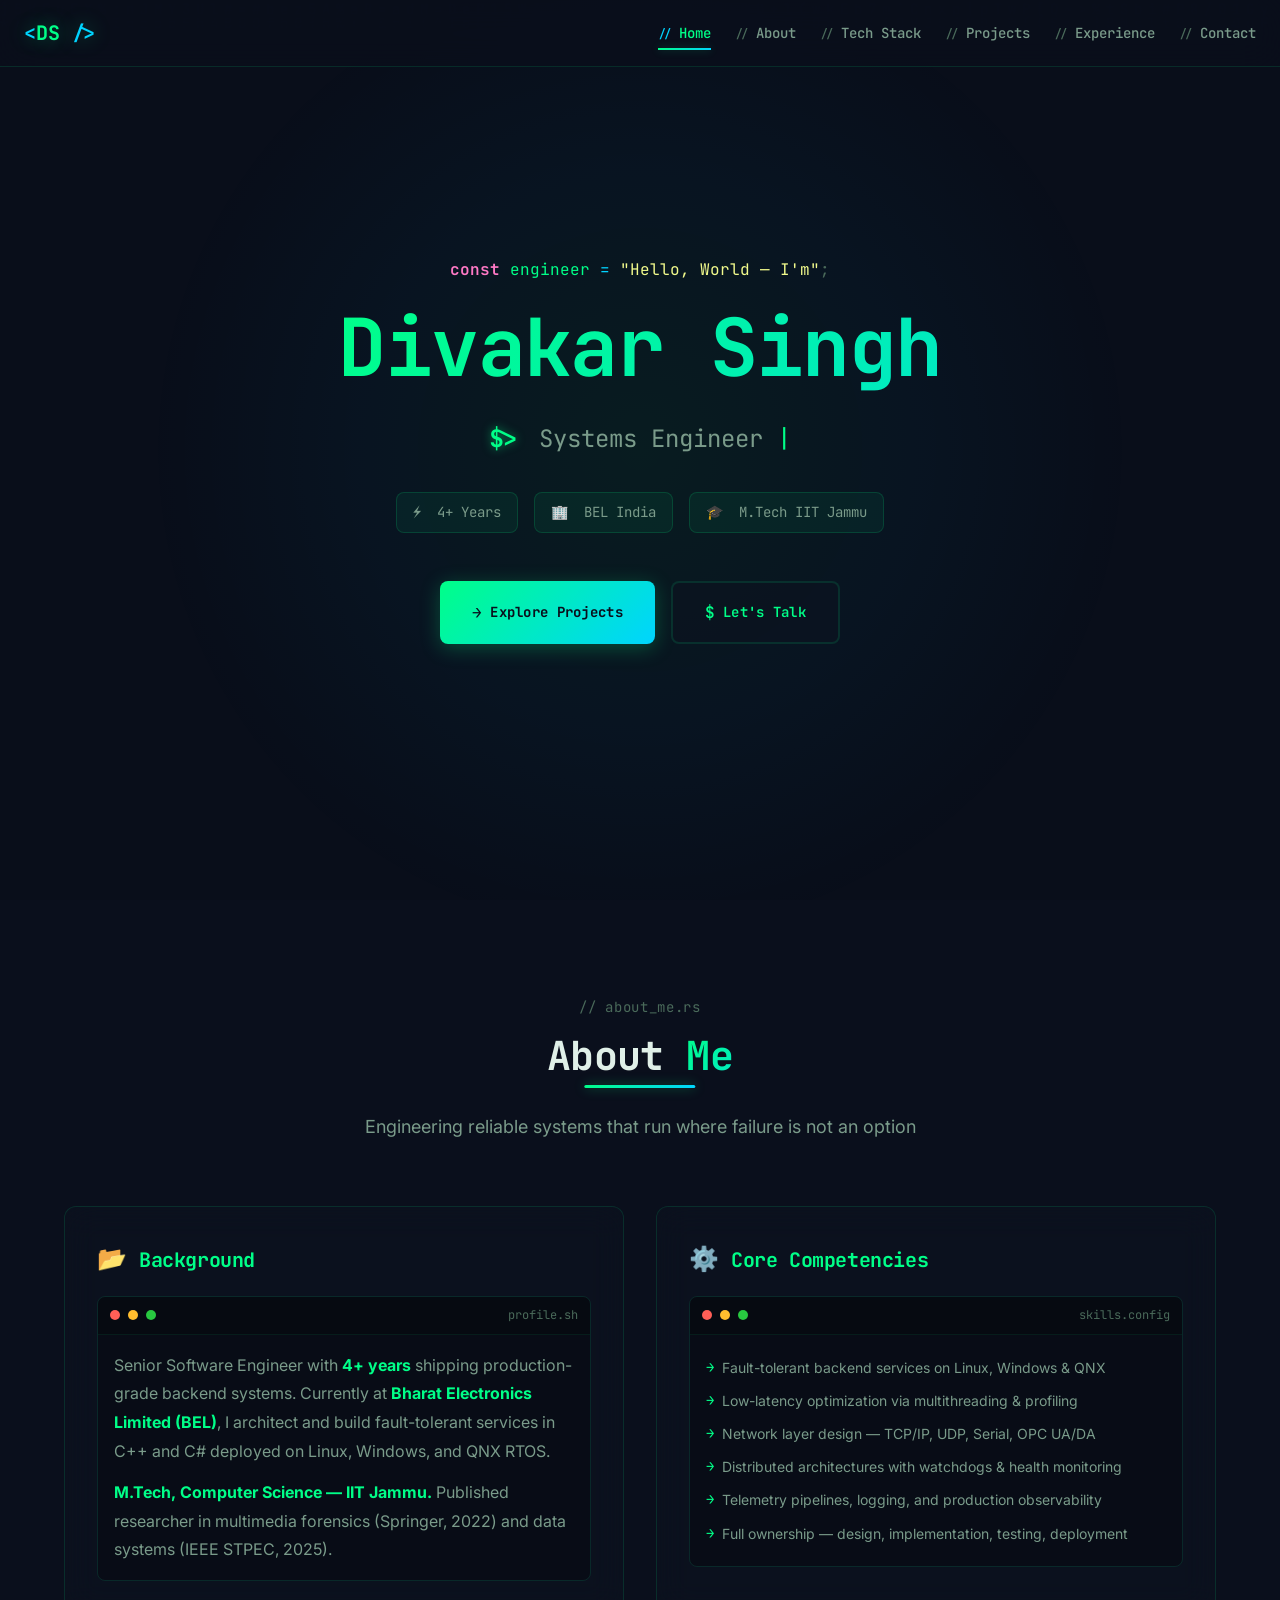
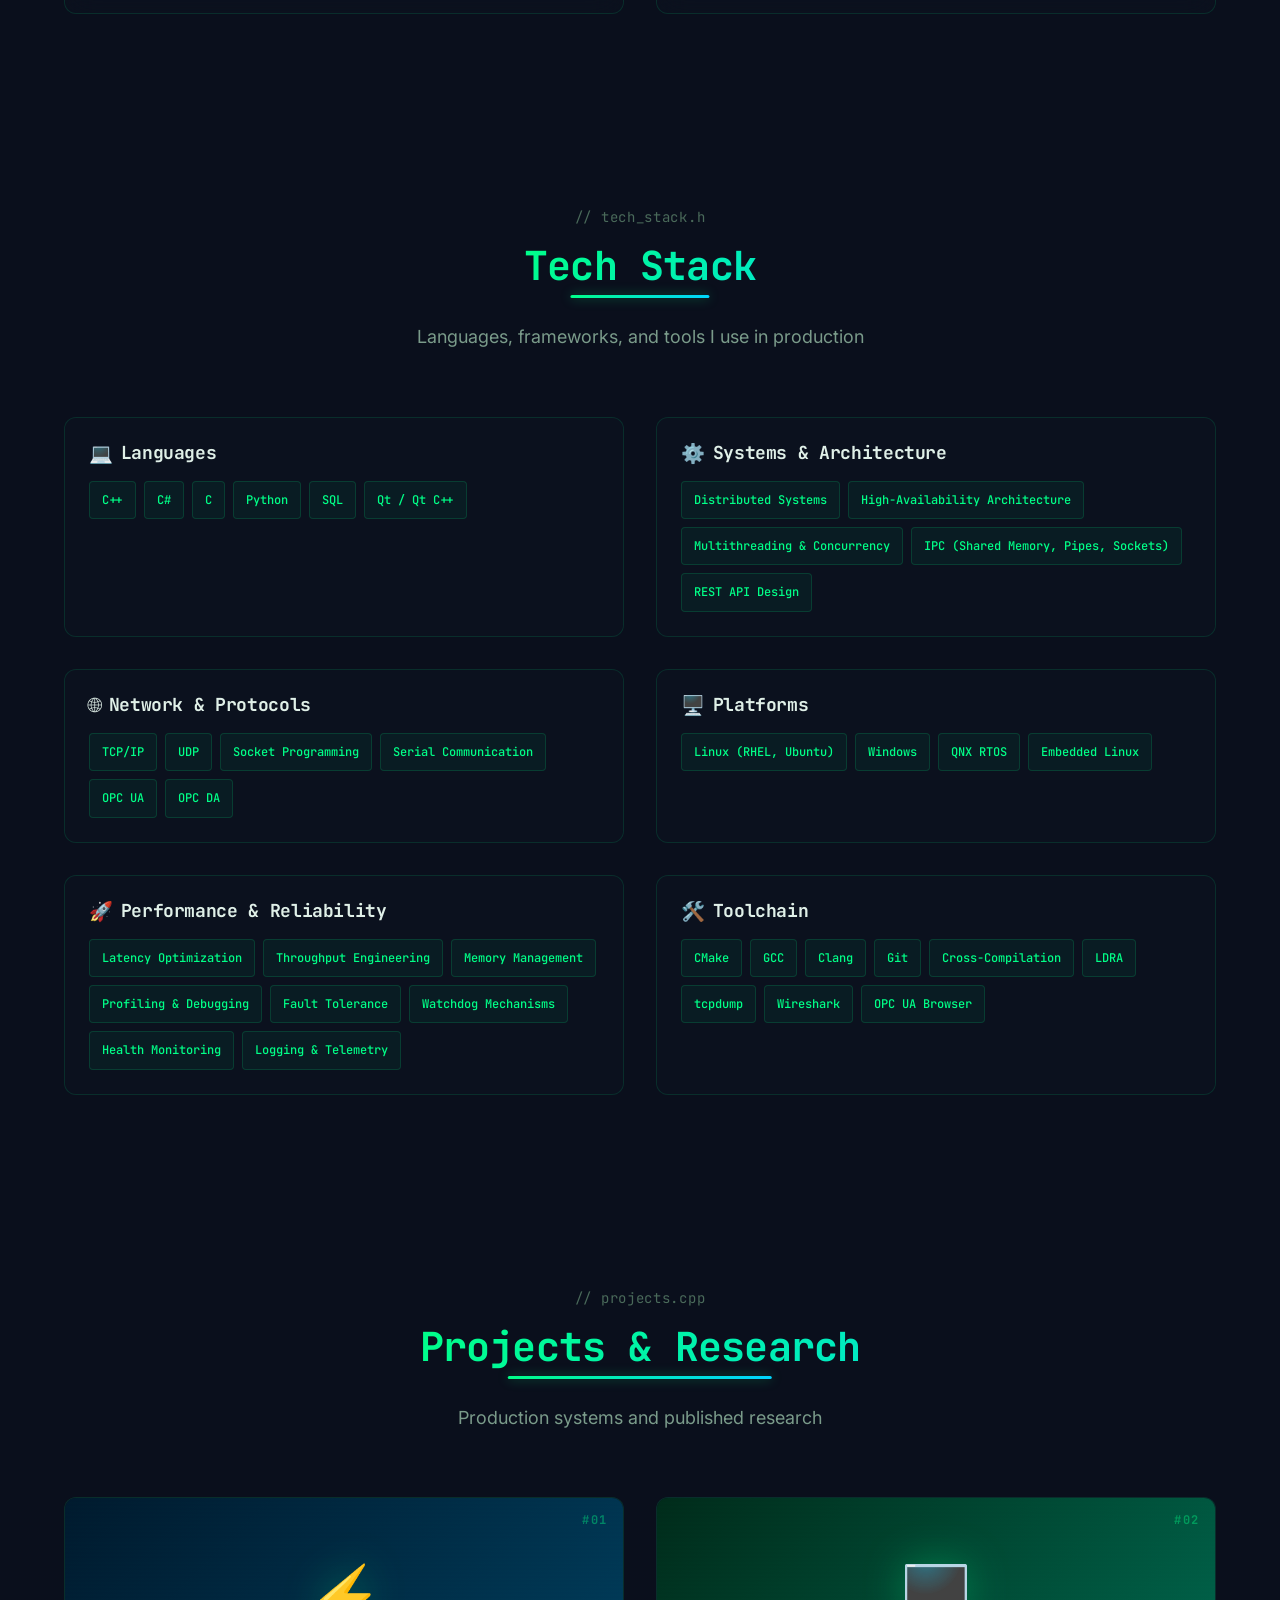
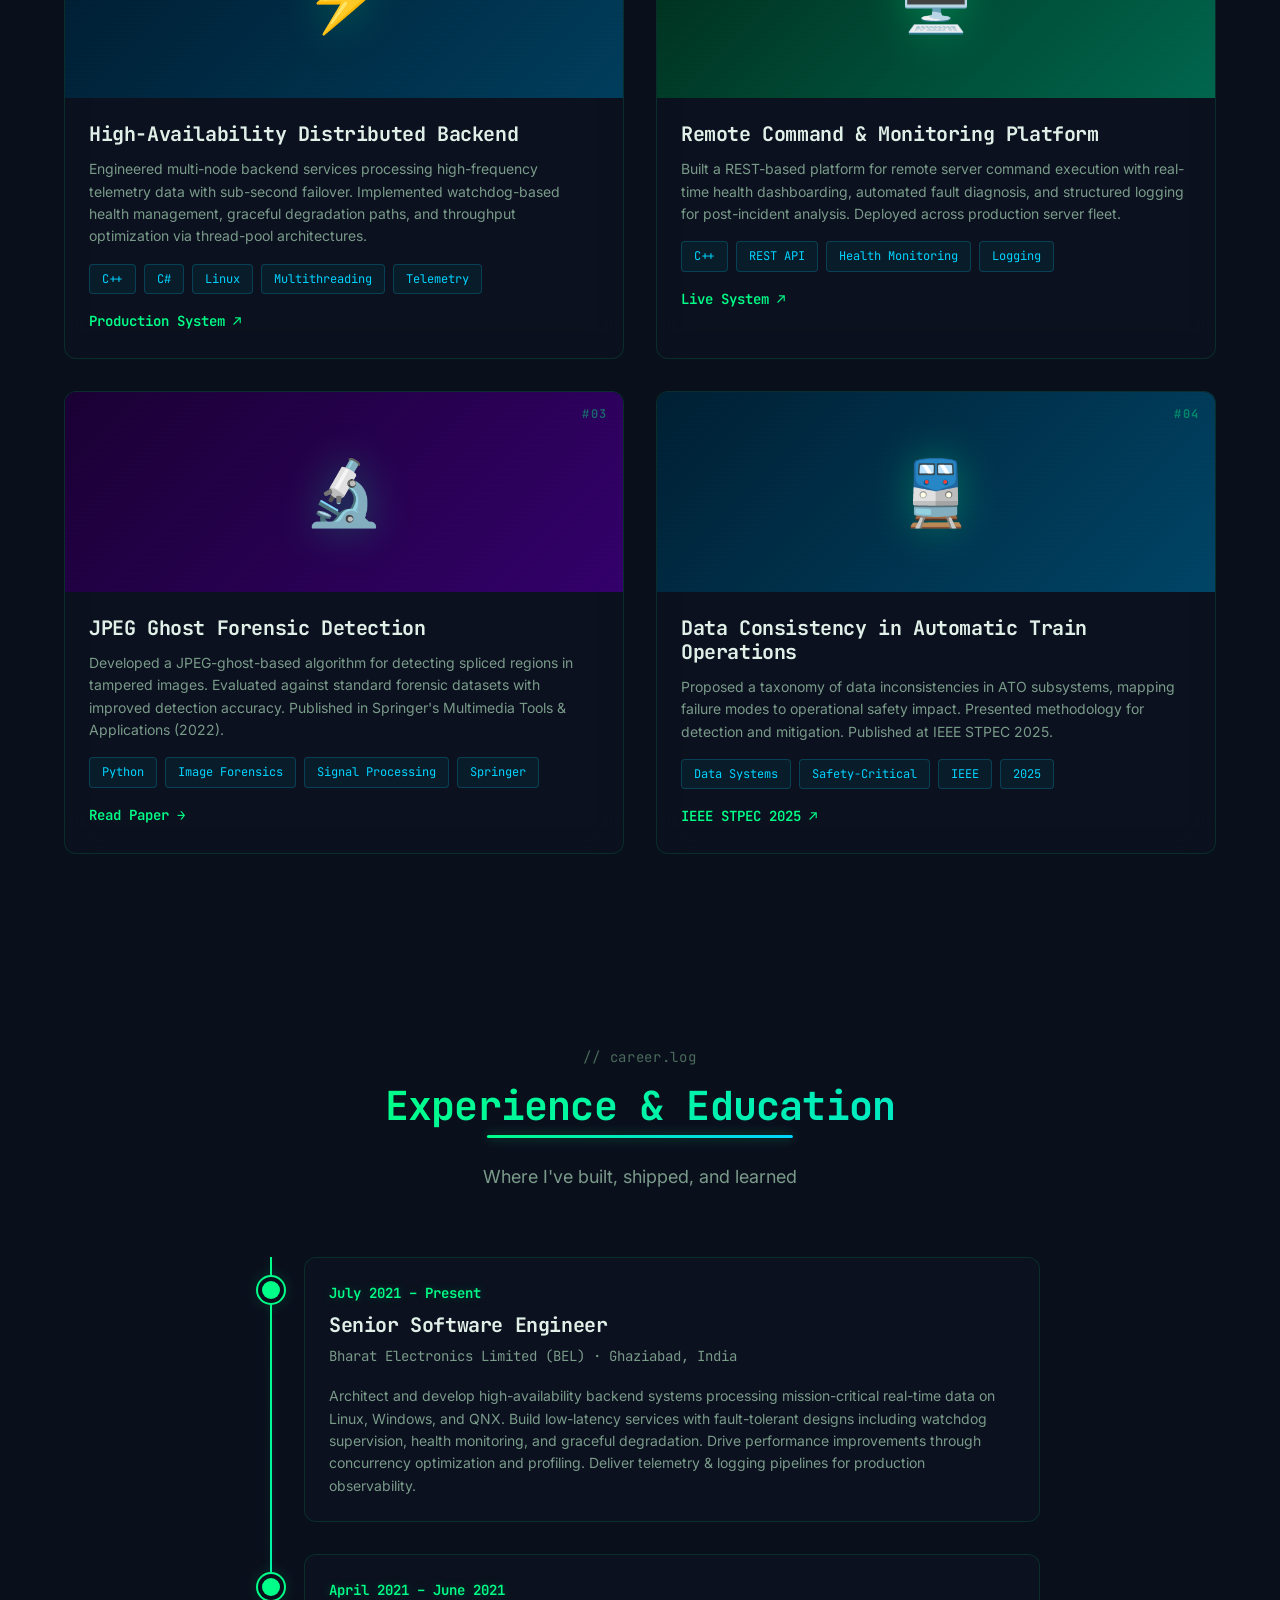
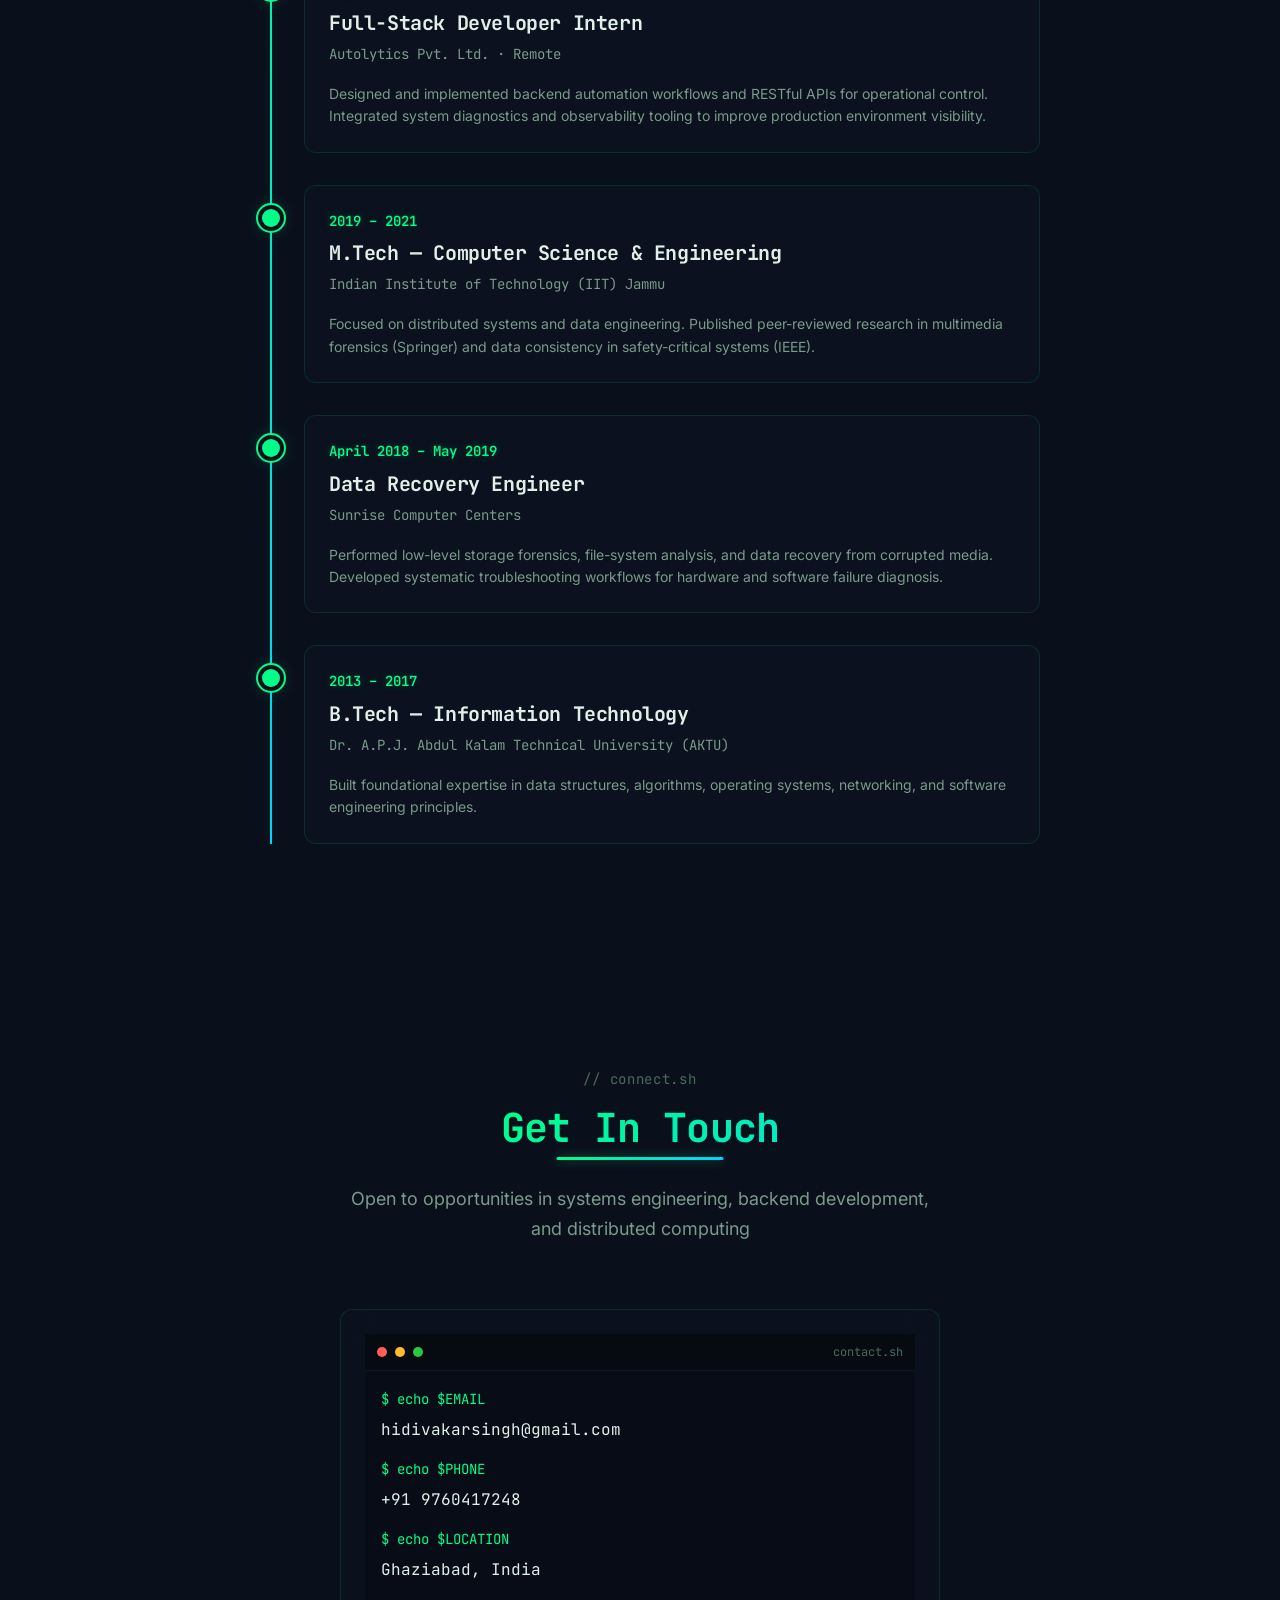
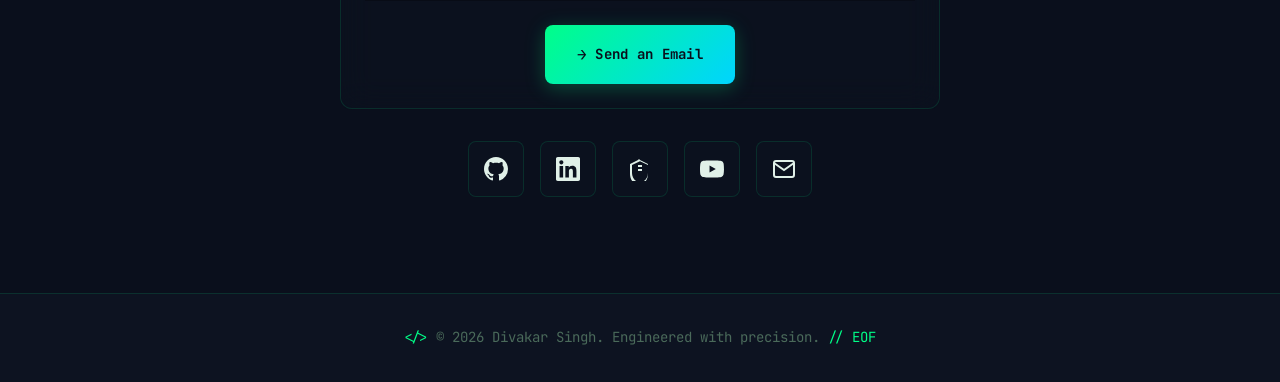
==== index.html @ 4f61e30b "Updated feature / fixed bug / added changes" ====
<!DOCTYPE html>
<html lang="en">

<head>
    <meta charset="UTF-8">
    <meta name="viewport" content="width=device-width, initial-scale=1.0">
    <meta name="description"
        content="Divakar Singh - Senior Software Engineer specializing in backend and systems development with 4+ years of experience in high-availability, low-latency distributed systems">
    <title>Divakar Singh - Senior Software Engineer</title>

    <!-- Google Fonts -->
    <link rel="preconnect" href="https://fonts.googleapis.com">
    <link rel="preconnect" href="https://fonts.gstatic.com" crossorigin>
    <link
        href="https://fonts.googleapis.com/css2?family=Inter:wght@400;500;600;700;800&family=JetBrains+Mono:wght@400;500;600;700&family=Fira+Code:wght@400;500;600&display=swap"
        rel="stylesheet">

    <!-- Stylesheet -->
    <link rel="stylesheet" href="styles.css">
</head>

<body>
    <!-- Matrix Code Rain Canvas -->
    <canvas id="matrix-bg" aria-hidden="true"></canvas>

    <!-- Navigation -->
    <nav class="nav" id="navbar">
        <div class="nav-container">
            <a href="#" class="nav-logo" aria-label="Home">
                <span class="logo-bracket">&lt;</span>DS<span class="logo-bracket"> /&gt;</span>
            </a>

            <!-- Hamburger Menu Button -->
            <button class="nav-toggle" id="navToggle" aria-label="Toggle navigation menu" aria-expanded="false">
                <span class="hamburger-line"></span>
                <span class="hamburger-line"></span>
                <span class="hamburger-line"></span>
            </button>

            <ul class="nav-menu" id="navMenu">
                <li><a href="#home" class="nav-link active">
                        <span class="nav-comment">// </span>Home</a></li>
                <li><a href="#about" class="nav-link">
                        <span class="nav-comment">// </span>About</a></li>
                <li><a href="#skills" class="nav-link">
                        <span class="nav-comment">// </span>Tech Stack</a></li>
                <li><a href="#projects" class="nav-link">
                        <span class="nav-comment">// </span>Projects</a></li>
                <li><a href="#experience" class="nav-link">
                        <span class="nav-comment">// </span>Experience</a></li>
                <li><a href="#contact" class="nav-link">
                        <span class="nav-comment">// </span>Contact</a></li>
            </ul>
        </div>
    </nav>

    <!-- Hero Section -->
    <section id="home" class="hero">
        <div class="container">
            <div class="hero-content">
                <p class="hero-greeting">
                    <span class="code-keyword">const</span> <span class="code-var">engineer</span> <span
                        class="code-operator">=</span> <span class="code-string">"Hello, World — I'm"</span><span
                        class="code-punctuation">;</span>
                </p>
                <h1 class="hero-title">
                    <span class="gradient-text">Divakar Singh</span>
                </h1>
                <p class="hero-subtitle">
                    <span class="terminal-prompt">$&gt;</span>
                    <span id="typing-text"></span><span class="typing-cursor">|</span>
                </p>
                <div class="hero-meta">
                    <span class="meta-tag"><span class="tag-icon">⚡</span> 4+ Years</span>
                    <span class="meta-tag"><span class="tag-icon">🏢</span> BEL India</span>
                    <span class="meta-tag"><span class="tag-icon">🎓</span> M.Tech IIT Jammu</span>
                </div>
                <div class="hero-cta">
                    <a href="#projects" class="btn btn-primary">
                        <span class="btn-icon">→</span> Explore Projects
                    </a>
                    <a href="#contact" class="btn btn-secondary">
                        <span class="btn-icon">$</span> Let's Talk
                    </a>
                </div>
            </div>
        </div>
    </section>

    <!-- About Section -->
    <section id="about" class="section">
        <div class="container">
            <div class="section-header">
                <p class="section-comment">// about_me.rs</p>
                <h2 class="section-title">About <span class="gradient-text">Me</span></h2>
                <p class="section-subtitle">Engineering reliable systems that run where failure is not an option</p>
            </div>

            <div class="grid grid-2">
                <div class="card glass-card slide-in-left">
                    <div class="card-header">
                        <span class="card-icon">📂</span>
                        <h3>Background</h3>
                    </div>
                    <div class="card-terminal">
                        <div class="terminal-bar">
                            <span class="terminal-dot red"></span>
                            <span class="terminal-dot yellow"></span>
                            <span class="terminal-dot green"></span>
                            <span class="terminal-title">profile.sh</span>
                        </div>
                        <div class="terminal-body">
                            <p>
                                Senior Software Engineer with <strong>4+ years</strong>
                                shipping production-grade backend systems. Currently at
                                <strong>Bharat Electronics Limited (BEL)</strong>,
                                I architect and build fault-tolerant services in C++ and C# deployed on Linux, Windows,
                                and QNX RTOS.
                            </p>
                            <p>
                                <strong>M.Tech, Computer Science — IIT Jammu.</strong>
                                Published researcher in multimedia forensics (Springer, 2022) and data systems (IEEE
                                STPEC, 2025).
                            </p>
                        </div>
                    </div>
                </div>

                <div class="card glass-card slide-in-right">
                    <div class="card-header">
                        <span class="card-icon">⚙️</span>
                        <h3>Core Competencies</h3>
                    </div>
                    <div class="card-terminal">
                        <div class="terminal-bar">
                            <span class="terminal-dot red"></span>
                            <span class="terminal-dot yellow"></span>
                            <span class="terminal-dot green"></span>
                            <span class="terminal-title">skills.config</span>
                        </div>
                        <div class="terminal-body">
                            <ul class="competency-list">
                                <li><span class="list-arrow">→</span> Fault-tolerant backend services on Linux, Windows
                                    & QNX</li>
                                <li><span class="list-arrow">→</span> Low-latency optimization via multithreading &
                                    profiling</li>
                                <li><span class="list-arrow">→</span> Network layer design — TCP/IP, UDP, Serial, OPC
                                    UA/DA</li>
                                <li><span class="list-arrow">→</span> Distributed architectures with watchdogs & health
                                    monitoring</li>
                                <li><span class="list-arrow">→</span> Telemetry pipelines, logging, and production
                                    observability</li>
                                <li><span class="list-arrow">→</span> Full ownership — design, implementation, testing,
                                    deployment</li>
                            </ul>
                        </div>
                    </div>
                </div>
            </div>
        </div>
    </section>

    <!-- Skills Section -->
    <section id="skills" class="section">
        <div class="container">
            <div class="section-header">
                <p class="section-comment">// tech_stack.h</p>
                <h2 class="section-title gradient-text">Tech Stack</h2>
                <p class="section-subtitle">Languages, frameworks, and tools I use in production</p>
            </div>

            <div class="skills-grid">
                <div class="skill-category">
                    <h3 class="skill-category-title"><span class="category-icon">💻</span> Languages</h3>
                    <div class="skill-tags">
                        <code class="skill-tag">C++</code>
                        <code class="skill-tag">C#</code>
                        <code class="skill-tag">C</code>
                        <code class="skill-tag">Python</code>
                        <code class="skill-tag">SQL</code>
                        <code class="skill-tag">Qt / Qt C++</code>
                    </div>
                </div>

                <div class="skill-category">
                    <h3 class="skill-category-title"><span class="category-icon">⚙️</span> Systems & Architecture</h3>
                    <div class="skill-tags">
                        <code class="skill-tag">Distributed Systems</code>
                        <code class="skill-tag">High-Availability Architecture</code>
                        <code class="skill-tag">Multithreading & Concurrency</code>
                        <code class="skill-tag">IPC (Shared Memory, Pipes, Sockets)</code>
                        <code class="skill-tag">REST API Design</code>
                    </div>
                </div>

                <div class="skill-category">
                    <h3 class="skill-category-title"><span class="category-icon">🌐</span> Network & Protocols</h3>
                    <div class="skill-tags">
                        <code class="skill-tag">TCP/IP</code>
                        <code class="skill-tag">UDP</code>
                        <code class="skill-tag">Socket Programming</code>
                        <code class="skill-tag">Serial Communication</code>
                        <code class="skill-tag">OPC UA</code>
                        <code class="skill-tag">OPC DA</code>
                    </div>
                </div>

                <div class="skill-category">
                    <h3 class="skill-category-title"><span class="category-icon">🖥️</span> Platforms</h3>
                    <div class="skill-tags">
                        <code class="skill-tag">Linux (RHEL, Ubuntu)</code>
                        <code class="skill-tag">Windows</code>
                        <code class="skill-tag">QNX RTOS</code>
                        <code class="skill-tag">Embedded Linux</code>
                    </div>
                </div>

                <div class="skill-category">
                    <h3 class="skill-category-title"><span class="category-icon">🚀</span> Performance & Reliability
                    </h3>
                    <div class="skill-tags">
                        <code class="skill-tag">Latency Optimization</code>
                        <code class="skill-tag">Throughput Engineering</code>
                        <code class="skill-tag">Memory Management</code>
                        <code class="skill-tag">Profiling & Debugging</code>
                        <code class="skill-tag">Fault Tolerance</code>
                        <code class="skill-tag">Watchdog Mechanisms</code>
                        <code class="skill-tag">Health Monitoring</code>
                        <code class="skill-tag">Logging & Telemetry</code>
                    </div>
                </div>

                <div class="skill-category">
                    <h3 class="skill-category-title"><span class="category-icon">🛠️</span> Toolchain</h3>
                    <div class="skill-tags">
                        <code class="skill-tag">CMake</code>
                        <code class="skill-tag">GCC</code>
                        <code class="skill-tag">Clang</code>
                        <code class="skill-tag">Git</code>
                        <code class="skill-tag">Cross-Compilation</code>
                        <code class="skill-tag">LDRA</code>
                        <code class="skill-tag">tcpdump</code>
                        <code class="skill-tag">Wireshark</code>
                        <code class="skill-tag">OPC UA Browser</code>
                    </div>
                </div>
            </div>
        </div>
    </section>

    <!-- Projects Section -->
    <section id="projects" class="section">
        <div class="container">
            <div class="section-header">
                <p class="section-comment">// projects.cpp</p>
                <h2 class="section-title gradient-text">Projects & Research</h2>
                <p class="section-subtitle">Production systems and published research</p>
            </div>

            <div class="grid grid-2">
                <div class="project-card glass-card">
                    <div class="project-image">
                        <span class="project-icon">⚡</span>
                        <div class="project-number">#01</div>
                    </div>
                    <div class="project-content">
                        <h3 class="project-title">High-Availability Distributed Backend</h3>
                        <p class="project-description">
                            Engineered multi-node backend services processing high-frequency telemetry data with
                            sub-second failover. Implemented watchdog-based health management, graceful degradation
                            paths, and throughput optimization via thread-pool architectures.
                        </p>
                        <div class="project-tech">
                            <code class="tech-tag">C++</code>
                            <code class="tech-tag">C#</code>
                            <code class="tech-tag">Linux</code>
                            <code class="tech-tag">Multithreading</code>
                            <code class="tech-tag">Telemetry</code>
                        </div>
                        <div class="project-links">
                            <a href="#" class="project-link">Production System ↗</a>
                        </div>
                    </div>
                </div>

                <div class="project-card glass-card">
                    <div class="project-image">
                        <span class="project-icon">🖥️</span>
                        <div class="project-number">#02</div>
                    </div>
                    <div class="project-content">
                        <h3 class="project-title">Remote Command & Monitoring Platform</h3>
                        <p class="project-description">
                            Built a REST-based platform for remote server command execution with real-time health
                            dashboarding, automated fault diagnosis, and structured logging for post-incident analysis.
                            Deployed across production server fleet.
                        </p>
                        <div class="project-tech">
                            <code class="tech-tag">C++</code>
                            <code class="tech-tag">REST API</code>
                            <code class="tech-tag">Health Monitoring</code>
                            <code class="tech-tag">Logging</code>
                        </div>
                        <div class="project-links">
                            <a href="#" class="project-link">Live System ↗</a>
                        </div>
                    </div>
                </div>

                <div class="project-card glass-card">
                    <div class="project-image">
                        <span class="project-icon">🔬</span>
                        <div class="project-number">#03</div>
                    </div>
                    <div class="project-content">
                        <h3 class="project-title">JPEG Ghost Forensic Detection</h3>
                        <p class="project-description">
                            Developed a JPEG-ghost-based algorithm for detecting spliced regions in tampered images.
                            Evaluated against standard forensic datasets with improved detection accuracy.
                            Published in Springer's Multimedia Tools & Applications (2022).
                        </p>
                        <div class="project-tech">
                            <code class="tech-tag">Python</code>
                            <code class="tech-tag">Image Forensics</code>
                            <code class="tech-tag">Signal Processing</code>
                            <code class="tech-tag">Springer</code>
                        </div>
                        <div class="project-links">
                            <a href="https://link.springer.com/article/10.1007/s11042-022-12627-8" class="project-link"
                                target="_blank">Read Paper →</a>
                        </div>
                    </div>
                </div>

                <div class="project-card glass-card">
                    <div class="project-image">
                        <span class="project-icon">🚆</span>
                        <div class="project-number">#04</div>
                    </div>
                    <div class="project-content">
                        <h3 class="project-title">Data Consistency in Automatic Train Operations</h3>
                        <p class="project-description">
                            Proposed a taxonomy of data inconsistencies in ATO subsystems, mapping failure modes to
                            operational safety impact. Presented methodology for detection and mitigation.
                            Published at IEEE STPEC 2025.
                        </p>
                        <div class="project-tech">
                            <code class="tech-tag">Data Systems</code>
                            <code class="tech-tag">Safety-Critical</code>
                            <code class="tech-tag">IEEE</code>
                            <code class="tech-tag">2025</code>
                        </div>
                        <div class="project-links">
                            <a href="#" class="project-link">IEEE STPEC 2025 ↗</a>
                        </div>
                    </div>
                </div>
            </div>
        </div>
    </section>

    <!-- Experience Section -->
    <section id="experience" class="section">
        <div class="container">
            <div class="section-header">
                <p class="section-comment">// career.log</p>
                <h2 class="section-title gradient-text">Experience & Education</h2>
                <p class="section-subtitle">Where I've built, shipped, and learned</p>
            </div>

            <div class="timeline">
                <div class="timeline-item">
                    <div class="timeline-dot"></div>
                    <div class="timeline-content glass-card">
                        <div class="timeline-date">July 2021 – Present</div>
                        <h3 class="timeline-title">Senior Software Engineer</h3>
                        <div class="timeline-company">Bharat Electronics Limited (BEL) · Ghaziabad, India</div>
                        <p class="timeline-description">
                            Architect and develop high-availability backend systems processing mission-critical
                            real-time
                            data on Linux, Windows, and QNX. Build low-latency services with fault-tolerant designs
                            including watchdog supervision, health monitoring, and graceful degradation. Drive
                            performance
                            improvements through concurrency optimization and profiling. Deliver telemetry & logging
                            pipelines for production observability.
                        </p>
                    </div>
                </div>

                <div class="timeline-item">
                    <div class="timeline-dot"></div>
                    <div class="timeline-content glass-card">
                        <div class="timeline-date">April 2021 – June 2021</div>
                        <h3 class="timeline-title">Full-Stack Developer Intern</h3>
                        <div class="timeline-company">Autolytics Pvt. Ltd. · Remote</div>
                        <p class="timeline-description">
                            Designed and implemented backend automation workflows and RESTful APIs for operational
                            control. Integrated system diagnostics and observability tooling to improve production
                            environment visibility.
                        </p>
                    </div>
                </div>

                <div class="timeline-item">
                    <div class="timeline-dot"></div>
                    <div class="timeline-content glass-card">
                        <div class="timeline-date">2019 – 2021</div>
                        <h3 class="timeline-title">M.Tech — Computer Science & Engineering</h3>
                        <div class="timeline-company">Indian Institute of Technology (IIT) Jammu</div>
                        <p class="timeline-description">
                            Focused on distributed systems and data engineering. Published peer-reviewed research in
                            multimedia forensics (Springer) and data consistency in safety-critical systems (IEEE).
                        </p>
                    </div>
                </div>

                <div class="timeline-item">
                    <div class="timeline-dot"></div>
                    <div class="timeline-content glass-card">
                        <div class="timeline-date">April 2018 – May 2019</div>
                        <h3 class="timeline-title">Data Recovery Engineer</h3>
                        <div class="timeline-company">Sunrise Computer Centers</div>
                        <p class="timeline-description">
                            Performed low-level storage forensics, file-system analysis, and data recovery from
                            corrupted
                            media. Developed systematic troubleshooting workflows for hardware and software failure
                            diagnosis.
                        </p>
                    </div>
                </div>

                <div class="timeline-item">
                    <div class="timeline-dot"></div>
                    <div class="timeline-content glass-card">
                        <div class="timeline-date">2013 – 2017</div>
                        <h3 class="timeline-title">B.Tech — Information Technology</h3>
                        <div class="timeline-company">Dr. A.P.J. Abdul Kalam Technical University (AKTU)</div>
                        <p class="timeline-description">
                            Built foundational expertise in data structures, algorithms, operating systems, networking,
                            and software engineering principles.
                        </p>
                    </div>
                </div>
            </div>
        </div>
    </section>

    <!-- Contact Section -->
    <section id="contact" class="section contact">
        <div class="container">
            <div class="section-header">
                <p class="section-comment">// connect.sh</p>
                <h2 class="section-title gradient-text">Get In Touch</h2>
                <p class="section-subtitle">Open to opportunities in systems engineering, backend development, and
                    distributed computing</p>
            </div>

            <div class="contact-grid">
                <div class="contact-info glass-card">
                    <div class="contact-terminal">
                        <div class="terminal-bar">
                            <span class="terminal-dot red"></span>
                            <span class="terminal-dot yellow"></span>
                            <span class="terminal-dot green"></span>
                            <span class="terminal-title">contact.sh</span>
                        </div>
                        <div class="terminal-body contact-details">
                            <p class="contact-line">
                                <span class="contact-label">$ echo $EMAIL</span>
                                <span class="contact-value">hidivakarsingh@gmail.com</span>
                            </p>
                            <p class="contact-line">
                                <span class="contact-label">$ echo $PHONE</span>
                                <span class="contact-value">+91 9760417248</span>
                            </p>
                            <p class="contact-line">
                                <span class="contact-label">$ echo $LOCATION</span>
                                <span class="contact-value">Ghaziabad, India</span>
                            </p>
                        </div>
                    </div>
                    <a href="mailto:hidivakarsingh@gmail.com" class="btn btn-primary contact-btn">
                        <span class="btn-icon">→</span> Send an Email
                    </a>
                </div>
            </div>

            <div class="social-links">
                <a href="https://github.com/divakarsingh" target="_blank" class="social-link" title="GitHub"
                    aria-label="GitHub Profile">
                    <svg width="24" height="24" viewBox="0 0 24 24" fill="currentColor">
                        <path
                            d="M12 0C5.37 0 0 5.37 0 12c0 5.31 3.435 9.795 8.205 11.385.6.105.825-.255.825-.57 0-.285-.015-1.23-.015-2.235-3.015.555-3.795-.735-4.035-1.41-.135-.345-.72-1.41-1.23-1.695-.42-.225-1.02-.78-.015-.795.945-.015 1.62.87 1.845 1.23 1.08 1.815 2.805 1.305 3.495.99.105-.78.42-1.305.765-1.605-2.67-.3-5.46-1.335-5.46-5.925 0-1.305.465-2.385 1.23-3.225-.12-.3-.54-1.53.12-3.18 0 0 1.005-.315 3.3 1.23.96-.27 1.98-.405 3-.405s2.04.135 3 .405c2.295-1.56 3.3-1.23 3.3-1.23.66 1.65.24 2.88.12 3.18.765.84 1.23 1.905 1.23 3.225 0 4.605-2.805 5.625-5.475 5.925.435.375.81 1.095.81 2.22 0 1.605-.015 2.895-.015 3.3 0 .315.225.69.825.57A12.02 12.02 0 0024 12c0-6.63-5.37-12-12-12z" />
                    </svg>
                </a>
                <a href="https://linkedin.com/in/divakar-singh" target="_blank" class="social-link" title="LinkedIn"
                    aria-label="LinkedIn Profile">
                    <svg width="24" height="24" viewBox="0 0 24 24" fill="currentColor">
                        <path
                            d="M20.447 20.452h-3.554v-5.569c0-1.328-.027-3.037-1.852-3.037-1.853 0-2.136 1.445-2.136 2.939v5.667H9.351V9h3.414v1.561h.046c.477-.9 1.637-1.85 3.37-1.85 3.601 0 4.267 2.37 4.267 5.455v6.286zM5.337 7.433c-1.144 0-2.063-.926-2.063-2.065 0-1.138.92-2.063 2.063-2.063 1.14 0 2.064.925 2.064 2.063 0 1.139-.925 2.065-2.064 2.065zm1.782 13.019H3.555V9h3.564v11.452zM22.225 0H1.771C.792 0 0 .774 0 1.729v20.542C0 23.227.792 24 1.771 24h20.451C23.2 24 24 23.227 24 22.271V1.729C24 .774 23.2 0 22.222 0h.003z" />
                    </svg>
                </a>
                <a href="https://geeksforgeeks.org/user/divakar-singh" target="_blank" class="social-link"
                    title="GeeksforGeeks" aria-label="GeeksforGeeks Profile">
                    <svg width="24" height="24" viewBox="0 0 24 24" fill="currentColor">
                        <path
                            d="M12 2L2 7v10c0 5.55 3.84 10.74 9 12 5.16-1.26 9-6.45 9-12V7l-10-5zm0 2.18l8 3.82v8c0 4.52-3.17 8.77-8 9.82-4.83-1.05-8-5.3-8-9.82V8l8-3.82z" />
                        <path d="M10 12h4v2h-4zm0-4h4v2h-4z" />
                    </svg>
                </a>
                <a href="https://youtube.com/@divakar_academy" target="_blank" class="social-link" title="YouTube"
                    aria-label="YouTube Channel">
                    <svg width="24" height="24" viewBox="0 0 24 24" fill="currentColor">
                        <path
                            d="M23.498 6.186a3.016 3.016 0 0 0-2.122-2.136C19.505 3.545 12 3.545 12 3.545s-7.505 0-9.377.505A3.017 3.017 0 0 0 .502 6.186C0 8.07 0 12 0 12s0 3.93.502 5.814a3.016 3.016 0 0 0 2.122 2.136c1.871.505 9.376.505 9.376.505s7.505 0 9.377-.505a3.015 3.015 0 0 0 2.122-2.136C24 15.93 24 12 24 12s0-3.93-.502-5.814zM9.545 15.568V8.432L15.818 12l-6.273 3.568z" />
                    </svg>
                </a>
                <a href="mailto:hidivakarsingh@gmail.com" class="social-link" title="Email" aria-label="Send Email">
                    <svg width="24" height="24" viewBox="0 0 24 24" fill="none" stroke="currentColor" stroke-width="2">
                        <path d="M4 4h16c1.1 0 2 .9 2 2v12c0 1.1-.9 2-2 2H4c-1.1 0-2-.9-2-2V6c0-1.1.9-2 2-2z" />
                        <polyline points="22,6 12,13 2,6" />
                    </svg>
                </a>
            </div>
        </div>
    </section>

    <!-- Footer -->
    <footer class="footer">
        <div class="container">
            <p class="footer-text">
                <span class="footer-code">&lt;/&gt;</span> © 2026 Divakar Singh. Engineered with precision.
                <span class="footer-code">// EOF</span>
            </p>
        </div>
    </footer>

    <!-- JavaScript -->
    <script src="script.js"></script>
</body>

</html>
---- styles.css ----
/* ===========================
   CS Technical Theme — Design System
   =========================== */
:root {
  /* Color Palette — Matrix / Terminal Inspired */
  --color-bg-primary: #0a0f1c;
  --color-bg-secondary: #0d1321;
  --color-bg-elevated: #131a2b;
  --color-bg-card: rgba(13, 19, 33, 0.7);

  --color-accent-primary: #00ff88;
  --color-accent-secondary: #00d4ff;
  --color-accent-tertiary: #00ffcc;
  --color-accent-warning: #ffaa00;
  --color-accent-error: #ff4444;

  --color-text-primary: #e0f0e8;
  --color-text-secondary: #7a9b8a;
  --color-text-muted: #4a6a5a;

  --gradient-primary: linear-gradient(135deg, #00ff88 0%, #00d4ff 100%);
  --gradient-accent: linear-gradient(135deg, #00ffcc 0%, #00ff88 100%);
  --gradient-subtle: linear-gradient(135deg, #131a2b, #0d1321);
  --gradient-hero: linear-gradient(135deg, rgba(0, 255, 136, 0.05) 0%, rgba(0, 212, 255, 0.05) 100%);
  --gradient-scanline: repeating-linear-gradient(0deg,
      transparent,
      transparent 2px,
      rgba(0, 255, 136, 0.015) 2px,
      rgba(0, 255, 136, 0.015) 4px);

  /* Typography */
  --font-primary: 'Inter', -apple-system, BlinkMacSystemFont, 'Segoe UI', sans-serif;
  --font-mono: 'JetBrains Mono', 'Fira Code', monospace;

  --font-size-xs: 0.75rem;
  --font-size-sm: 0.875rem;
  --font-size-base: 1rem;
  --font-size-lg: 1.125rem;
  --font-size-xl: 1.25rem;
  --font-size-2xl: 1.5rem;
  --font-size-3xl: 2rem;
  --font-size-4xl: 2.5rem;
  --font-size-5xl: 3.5rem;

  /* Spacing */
  --space-1: 0.25rem;
  --space-2: 0.5rem;
  --space-3: 0.75rem;
  --space-4: 1rem;
  --space-6: 1.5rem;
  --space-8: 2rem;
  --space-12: 3rem;
  --space-16: 4rem;
  --space-24: 6rem;

  /* Border Radius */
  --radius-sm: 0.25rem;
  --radius-md: 0.5rem;
  --radius-lg: 0.75rem;
  --radius-xl: 1rem;
  --radius-full: 9999px;

  /* Effects */
  --shadow-sm: 0 2px 8px rgba(0, 0, 0, 0.4);
  --shadow-md: 0 4px 16px rgba(0, 0, 0, 0.5);
  --shadow-lg: 0 8px 32px rgba(0, 0, 0, 0.6);
  --shadow-glow: 0 0 30px rgba(0, 255, 136, 0.15);
  --shadow-glow-strong: 0 0 50px rgba(0, 255, 136, 0.3);
  --shadow-glow-cyan: 0 0 30px rgba(0, 212, 255, 0.15);

  --glass-bg: rgba(13, 19, 33, 0.6);
  --glass-border: rgba(0, 255, 136, 0.12);

  /* Transitions */
  --transition-fast: 150ms cubic-bezier(0.4, 0, 0.2, 1);
  --transition-base: 250ms cubic-bezier(0.4, 0, 0.2, 1);
  --transition-slow: 400ms cubic-bezier(0.4, 0, 0.2, 1);
  --transition-bounce: 500ms cubic-bezier(0.34, 1.56, 0.64, 1);
}

/* ===========================
   Reset & Base Styles
   =========================== */
* {
  margin: 0;
  padding: 0;
  box-sizing: border-box;
}

html {
  scroll-behavior: smooth;
  font-size: 16px;
}

body {
  font-family: var(--font-primary);
  font-size: var(--font-size-base);
  line-height: 1.7;
  color: var(--color-text-primary);
  background: var(--color-bg-primary);
  overflow-x: hidden;
}

::selection {
  background: var(--color-accent-primary);
  color: var(--color-bg-primary);
}

/* ===========================
   Matrix Canvas Background
   =========================== */
#matrix-bg {
  position: fixed;
  top: 0;
  left: 0;
  width: 100%;
  height: 100%;
  z-index: 0;
  pointer-events: none;
  opacity: 0.4;
}

/* ===========================
   Typography
   =========================== */
h1,
h2,
h3,
h4,
h5,
h6 {
  font-family: var(--font-mono);
  font-weight: 700;
  line-height: 1.2;
  letter-spacing: -0.02em;
}

h1 {
  font-size: var(--font-size-5xl);
}

h2 {
  font-size: var(--font-size-4xl);
}

h3 {
  font-size: var(--font-size-3xl);
}

.gradient-text {
  background: var(--gradient-primary);
  -webkit-background-clip: text;
  background-clip: text;
  -webkit-text-fill-color: transparent;
  background-size: 200% 200%;
  animation: gradientShift 5s ease infinite;
}

@keyframes gradientShift {

  0%,
  100% {
    background-position: 0% 50%;
  }

  50% {
    background-position: 100% 50%;
  }
}

/* ===========================
   Layout Components
   =========================== */
.container {
  max-width: 1200px;
  margin: 0 auto;
  padding: 0 var(--space-6);
  position: relative;
  z-index: 1;
}

.section {
  padding: var(--space-24) 0;
  position: relative;
}

.section-header {
  text-align: center;
  margin-bottom: var(--space-16);
}

.section-comment {
  font-family: var(--font-mono);
  font-size: var(--font-size-sm);
  color: var(--color-text-muted);
  margin-bottom: var(--space-3);
  letter-spacing: 0.05em;
}

.section-title {
  margin-bottom: var(--space-4);
  position: relative;
  display: inline-block;
}

.section-title::after {
  content: '';
  position: absolute;
  bottom: -0.5rem;
  left: 50%;
  transform: translateX(-50%);
  width: 60%;
  height: 3px;
  background: var(--gradient-primary);
  border-radius: var(--radius-full);
  box-shadow: 0 0 12px rgba(0, 255, 136, 0.4);
}

.section-subtitle {
  color: var(--color-text-secondary);
  font-size: var(--font-size-lg);
  max-width: 600px;
  margin: var(--space-4) auto 0;
}

/* ===========================
   Navigation
   =========================== */
.nav {
  position: fixed;
  top: 0;
  left: 0;
  right: 0;
  z-index: 1000;
  background: rgba(10, 15, 28, 0.85);
  backdrop-filter: blur(20px);
  -webkit-backdrop-filter: blur(20px);
  border-bottom: 1px solid var(--glass-border);
  transition: all var(--transition-base);
}

.nav-container {
  max-width: 1400px;
  margin: 0 auto;
  padding: var(--space-4) var(--space-6);
  display: flex;
  justify-content: space-between;
  align-items: center;
}

.nav-logo {
  font-family: var(--font-mono);
  font-size: var(--font-size-xl);
  font-weight: 700;
  color: var(--color-accent-primary);
  text-decoration: none;
  text-shadow: 0 0 20px rgba(0, 255, 136, 0.4);
  transition: all var(--transition-base);
}

.nav-logo:hover {
  text-shadow: 0 0 30px rgba(0, 255, 136, 0.7);
}

.logo-bracket {
  color: var(--color-accent-secondary);
}

.nav-menu {
  display: flex;
  gap: var(--space-6);
  list-style: none;
}

.nav-link {
  color: var(--color-text-secondary);
  text-decoration: none;
  font-family: var(--font-mono);
  font-weight: 500;
  font-size: var(--font-size-sm);
  position: relative;
  transition: color var(--transition-base);
  padding: var(--space-2) 0;
}

.nav-comment {
  color: var(--color-text-muted);
  font-size: var(--font-size-xs);
  transition: color var(--transition-base);
}

.nav-link::after {
  content: '';
  position: absolute;
  bottom: 0;
  left: 0;
  width: 0;
  height: 2px;
  background: var(--gradient-primary);
  transition: width var(--transition-base);
  box-shadow: 0 0 8px rgba(0, 255, 136, 0.3);
}

.nav-link:hover,
.nav-link.active {
  color: var(--color-accent-primary);
}

.nav-link:hover .nav-comment,
.nav-link.active .nav-comment {
  color: var(--color-accent-secondary);
}

.nav-link:hover::after,
.nav-link.active::after {
  width: 100%;
}

/* Hamburger Menu Button */
.nav-toggle {
  display: none;
  flex-direction: column;
  justify-content: center;
  align-items: center;
  gap: 5px;
  background: none;
  border: 2px solid var(--glass-border);
  border-radius: var(--radius-md);
  padding: 8px;
  cursor: pointer;
  z-index: 1001;
  transition: all var(--transition-base);
  width: 44px;
  height: 44px;
}

.nav-toggle:hover {
  border-color: var(--color-accent-primary);
  box-shadow: 0 0 15px rgba(0, 255, 136, 0.2);
}

.hamburger-line {
  display: block;
  width: 22px;
  height: 2px;
  background: var(--color-accent-primary);
  border-radius: var(--radius-full);
  transition: all var(--transition-base);
}

.nav-toggle.active .hamburger-line:nth-child(1) {
  transform: rotate(45deg) translate(5px, 5px);
}

.nav-toggle.active .hamburger-line:nth-child(2) {
  opacity: 0;
  transform: scaleX(0);
}

.nav-toggle.active .hamburger-line:nth-child(3) {
  transform: rotate(-45deg) translate(5px, -5px);
}

/* ===========================
   Hero Section
   =========================== */
.hero {
  min-height: 100vh;
  display: flex;
  align-items: center;
  justify-content: center;
  position: relative;
  overflow: hidden;
}

.hero::before {
  content: '';
  position: absolute;
  top: 50%;
  left: 50%;
  transform: translate(-50%, -50%);
  width: 1000px;
  height: 1000px;
  background: radial-gradient(circle, rgba(0, 255, 136, 0.06) 0%, rgba(0, 212, 255, 0.03) 40%, transparent 70%);
  animation: pulse 8s ease-in-out infinite;
}

@keyframes pulse {

  0%,
  100% {
    transform: translate(-50%, -50%) scale(1);
    opacity: 0.5;
  }

  50% {
    transform: translate(-50%, -50%) scale(1.2);
    opacity: 0.8;
  }
}

.hero-content {
  text-align: center;
  position: relative;
  z-index: 1;
  animation: fadeInUp 1s ease-out;
}

@keyframes fadeInUp {
  from {
    opacity: 0;
    transform: translateY(30px);
  }

  to {
    opacity: 1;
    transform: translateY(0);
  }
}

.hero-greeting {
  font-family: var(--font-mono);
  font-size: var(--font-size-base);
  margin-bottom: var(--space-4);
  animation: fadeInUp 1s ease-out 0.2s both;
}

.code-keyword {
  color: #ff79c6;
  font-weight: 600;
}

.code-var {
  color: var(--color-accent-primary);
}

.code-operator {
  color: var(--color-accent-secondary);
}

.code-string {
  color: #f1fa8c;
}

.code-punctuation {
  color: var(--color-text-muted);
}

.hero-title {
  font-size: clamp(2.5rem, 8vw, 5rem);
  margin-bottom: var(--space-6);
  animation: fadeInUp 1s ease-out 0.4s both;
}

.hero-subtitle {
  font-family: var(--font-mono);
  font-size: clamp(1rem, 2.5vw, 1.5rem);
  color: var(--color-text-secondary);
  margin-bottom: var(--space-8);
  animation: fadeInUp 1s ease-out 0.6s both;
  min-height: 2rem;
}

.terminal-prompt {
  color: var(--color-accent-primary);
  font-weight: 700;
  margin-right: var(--space-2);
  text-shadow: 0 0 10px rgba(0, 255, 136, 0.5);
}

.typing-cursor {
  color: var(--color-accent-primary);
  animation: blink 1s step-end infinite;
  font-weight: 400;
}

@keyframes blink {

  0%,
  100% {
    opacity: 1;
  }

  50% {
    opacity: 0;
  }
}

.hero-meta {
  display: flex;
  gap: var(--space-4);
  justify-content: center;
  flex-wrap: wrap;
  margin-bottom: var(--space-12);
  animation: fadeInUp 1s ease-out 0.7s both;
}

.meta-tag {
  font-family: var(--font-mono);
  font-size: var(--font-size-sm);
  padding: var(--space-2) var(--space-4);
  background: rgba(0, 255, 136, 0.06);
  border: 1px solid rgba(0, 255, 136, 0.15);
  border-radius: var(--radius-md);
  color: var(--color-text-secondary);
  transition: all var(--transition-base);
}

.meta-tag:hover {
  border-color: var(--color-accent-primary);
  box-shadow: 0 0 15px rgba(0, 255, 136, 0.15);
  color: var(--color-accent-primary);
}

.tag-icon {
  margin-right: var(--space-2);
}

.hero-cta {
  display: flex;
  gap: var(--space-4);
  justify-content: center;
  flex-wrap: wrap;
  animation: fadeInUp 1s ease-out 0.8s both;
}

/* ===========================
   Buttons
   =========================== */
.btn {
  padding: var(--space-4) var(--space-8);
  border-radius: var(--radius-md);
  font-family: var(--font-mono);
  font-weight: 600;
  font-size: var(--font-size-sm);
  text-decoration: none;
  display: inline-flex;
  align-items: center;
  gap: var(--space-2);
  cursor: pointer;
  border: none;
  transition: all var(--transition-base);
  position: relative;
  overflow: hidden;
  letter-spacing: 0.02em;
}

.btn::before {
  content: '';
  position: absolute;
  top: 50%;
  left: 50%;
  width: 0;
  height: 0;
  border-radius: 50%;
  background: rgba(255, 255, 255, 0.08);
  transform: translate(-50%, -50%);
  transition: width var(--transition-slow), height var(--transition-slow);
}

.btn:hover::before {
  width: 300px;
  height: 300px;
}

.btn-icon {
  font-size: var(--font-size-base);
  transition: transform var(--transition-base);
}

.btn:hover .btn-icon {
  transform: translateX(3px);
}

.btn-primary {
  background: var(--gradient-primary);
  color: var(--color-bg-primary);
  font-weight: 700;
  box-shadow: 0 4px 20px rgba(0, 255, 136, 0.25);
}

.btn-primary:hover {
  box-shadow: 0 6px 30px rgba(0, 255, 136, 0.45);
  transform: translateY(-2px);
}

.btn-secondary {
  background: var(--glass-bg);
  border: 2px solid var(--glass-border);
  color: var(--color-accent-primary);
  backdrop-filter: blur(8px);
}

.btn-secondary:hover {
  border-color: var(--color-accent-primary);
  background: rgba(0, 255, 136, 0.08);
  box-shadow: 0 0 25px rgba(0, 255, 136, 0.15);
}

/* ===========================
   Glass Cards
   =========================== */
.glass-card {
  background: var(--glass-bg);
  backdrop-filter: blur(16px);
  -webkit-backdrop-filter: blur(16px);
  border: 1px solid var(--glass-border);
  border-radius: var(--radius-lg);
  transition: all var(--transition-base);
  position: relative;
  overflow: hidden;
}

.glass-card::after {
  content: '';
  position: absolute;
  inset: 0;
  background: var(--gradient-scanline);
  pointer-events: none;
  opacity: 0;
  transition: opacity var(--transition-base);
}

.glass-card:hover::after {
  opacity: 1;
}

.card {
  padding: var(--space-8);
}

.card::before {
  content: '';
  position: absolute;
  top: 0;
  left: 0;
  right: 0;
  height: 2px;
  background: var(--gradient-primary);
  opacity: 0;
  transition: opacity var(--transition-base);
  box-shadow: 0 0 15px rgba(0, 255, 136, 0.4);
}

.card:hover {
  transform: translateY(-6px);
  box-shadow: var(--shadow-glow);
  border-color: rgba(0, 255, 136, 0.3);
}

.card:hover::before {
  opacity: 1;
}

/* Card Header */
.card-header {
  display: flex;
  align-items: center;
  gap: var(--space-3);
  margin-bottom: var(--space-4);
}

.card-header h3 {
  font-size: var(--font-size-xl);
  color: var(--color-accent-primary);
}

.card-icon {
  font-size: 1.5rem;
}

/* Terminal Window Styling */
.card-terminal {
  border-radius: var(--radius-md);
  overflow: hidden;
  border: 1px solid rgba(0, 255, 136, 0.1);
}

.terminal-bar {
  display: flex;
  align-items: center;
  gap: var(--space-2);
  padding: var(--space-2) var(--space-3);
  background: rgba(0, 0, 0, 0.4);
  border-bottom: 1px solid rgba(0, 255, 136, 0.08);
}

.terminal-dot {
  width: 10px;
  height: 10px;
  border-radius: 50%;
}

.terminal-dot.red {
  background: #ff5f57;
}

.terminal-dot.yellow {
  background: #ffbd2e;
}

.terminal-dot.green {
  background: #28c840;
}

.terminal-title {
  font-family: var(--font-mono);
  font-size: var(--font-size-xs);
  color: var(--color-text-muted);
  margin-left: auto;
}

.terminal-body {
  padding: var(--space-4);
  background: rgba(0, 0, 0, 0.25);
}

.terminal-body p {
  color: var(--color-text-secondary);
  line-height: 1.8;
  margin-bottom: var(--space-3);
}

.terminal-body p:last-child {
  margin-bottom: 0;
}

.terminal-body strong {
  color: var(--color-accent-primary);
}

/* Competency List */
.competency-list {
  list-style: none;
  padding: 0;
}

.competency-list li {
  color: var(--color-text-secondary);
  font-size: var(--font-size-sm);
  line-height: 1.8;
  padding: var(--space-1) 0;
  display: flex;
  align-items: flex-start;
  gap: var(--space-2);
}

.list-arrow {
  color: var(--color-accent-primary);
  font-family: var(--font-mono);
  font-weight: 700;
  flex-shrink: 0;
}

/* ===========================
   Grid Layouts
   =========================== */
.grid {
  display: grid;
  gap: var(--space-8);
}

.grid-2 {
  grid-template-columns: repeat(2, 1fr);
}

.grid-3 {
  grid-template-columns: repeat(auto-fit, minmax(250px, 1fr));
}

/* ===========================
   Skills Section
   =========================== */
.skills-grid {
  display: grid;
  grid-template-columns: repeat(2, 1fr);
  gap: var(--space-8);
}

.skill-category {
  padding: var(--space-6);
  background: var(--glass-bg);
  border: 1px solid var(--glass-border);
  border-radius: var(--radius-lg);
  transition: all var(--transition-base);
}

.skill-category:hover {
  border-color: rgba(0, 255, 136, 0.25);
  box-shadow: var(--shadow-glow);
}

.skill-category-title {
  font-size: var(--font-size-lg);
  margin-bottom: var(--space-4);
  display: flex;
  align-items: center;
  gap: var(--space-2);
  color: var(--color-text-primary);
}

.category-icon {
  font-size: 1.2rem;
}

.skill-tags {
  display: flex;
  flex-wrap: wrap;
  gap: var(--space-2);
}

.skill-tag {
  padding: var(--space-2) var(--space-3);
  background: rgba(0, 255, 136, 0.05);
  border: 1px solid rgba(0, 255, 136, 0.15);
  border-radius: var(--radius-sm);
  font-family: var(--font-mono);
  font-size: var(--font-size-xs);
  font-weight: 500;
  color: var(--color-accent-primary);
  transition: all var(--transition-base);
  cursor: default;
  position: relative;
}

.skill-tag:hover {
  background: rgba(0, 255, 136, 0.15);
  border-color: var(--color-accent-primary);
  transform: translateY(-2px);
  box-shadow: 0 4px 12px rgba(0, 255, 136, 0.2);
  color: #fff;
  text-shadow: 0 0 10px rgba(0, 255, 136, 0.5);
}

/* ===========================
   Projects Section
   =========================== */
.project-card {
  overflow: hidden;
  transition: all var(--transition-base);
}

.project-card:hover {
  transform: translateY(-8px);
  box-shadow: var(--shadow-glow);
  border-color: rgba(0, 255, 136, 0.4);
}

.project-image {
  width: 100%;
  height: 200px;
  display: flex;
  align-items: center;
  justify-content: center;
  position: relative;
  overflow: hidden;
}

.project-icon {
  font-size: 4rem;
  position: relative;
  z-index: 1;
  filter: drop-shadow(0 0 20px rgba(0, 255, 136, 0.3));
}

.project-number {
  position: absolute;
  top: var(--space-3);
  right: var(--space-4);
  font-family: var(--font-mono);
  font-size: var(--font-size-xs);
  color: rgba(0, 255, 136, 0.4);
  font-weight: 700;
  letter-spacing: 0.1em;
}

.project-card:nth-child(1) .project-image {
  background: linear-gradient(135deg, #001a2e, #003d5c);
}

.project-card:nth-child(2) .project-image {
  background: linear-gradient(135deg, #002b1a, #00664d);
}

.project-card:nth-child(3) .project-image {
  background: linear-gradient(135deg, #1a0033, #33006b);
}

.project-card:nth-child(4) .project-image {
  background: linear-gradient(135deg, #001f33, #004466);
}

.project-image::before {
  content: '';
  position: absolute;
  inset: 0;
  background: var(--gradient-scanline);
  opacity: 0.3;
}

.project-image::after {
  content: '';
  position: absolute;
  inset: 0;
  background: var(--gradient-primary);
  opacity: 0;
  transition: opacity var(--transition-base);
}

.project-card:hover .project-image::after {
  opacity: 0.15;
}

.project-content {
  padding: var(--space-6);
}

.project-title {
  font-size: var(--font-size-xl);
  margin-bottom: var(--space-3);
  color: var(--color-text-primary);
}

.project-description {
  color: var(--color-text-secondary);
  margin-bottom: var(--space-4);
  line-height: 1.6;
  font-size: var(--font-size-sm);
}

.project-tech {
  display: flex;
  flex-wrap: wrap;
  gap: var(--space-2);
  margin-bottom: var(--space-4);
}

.tech-tag {
  padding: var(--space-1) var(--space-3);
  background: rgba(0, 212, 255, 0.06);
  border: 1px solid rgba(0, 212, 255, 0.2);
  border-radius: var(--radius-sm);
  font-family: var(--font-mono);
  font-size: var(--font-size-xs);
  color: var(--color-accent-secondary);
}

.project-links {
  display: flex;
  gap: var(--space-4);
}

.project-link {
  color: var(--color-accent-primary);
  text-decoration: none;
  font-family: var(--font-mono);
  font-weight: 600;
  font-size: var(--font-size-sm);
  transition: all var(--transition-base);
}

.project-link:hover {
  color: var(--color-accent-secondary);
  text-shadow: 0 0 10px rgba(0, 212, 255, 0.4);
}

/* ===========================
   Experience Timeline
   =========================== */
.timeline {
  position: relative;
  max-width: 800px;
  margin: 0 auto;
}

.timeline::before {
  content: '';
  position: absolute;
  left: 30px;
  top: 0;
  bottom: 0;
  width: 2px;
  background: var(--gradient-primary);
  box-shadow: 0 0 10px rgba(0, 255, 136, 0.2);
}

.timeline-item {
  position: relative;
  padding-left: var(--space-16);
  margin-bottom: var(--space-8);
}

.timeline-dot {
  position: absolute;
  left: 22px;
  top: var(--space-6);
  width: 18px;
  height: 18px;
  border-radius: 50%;
  background: var(--color-accent-primary);
  box-shadow:
    0 0 0 4px var(--color-bg-primary),
    0 0 0 6px var(--color-accent-primary),
    0 0 20px rgba(0, 255, 136, 0.4);
  z-index: 1;
}

.timeline-content {
  padding: var(--space-6);
}

.timeline-content:hover {
  border-color: rgba(0, 255, 136, 0.3);
  box-shadow: var(--shadow-glow);
}

.timeline-date {
  font-family: var(--font-mono);
  color: var(--color-accent-primary);
  font-weight: 600;
  margin-bottom: var(--space-2);
  font-size: var(--font-size-sm);
  text-shadow: 0 0 10px rgba(0, 255, 136, 0.3);
}

.timeline-title {
  font-size: var(--font-size-xl);
  margin-bottom: var(--space-2);
  color: var(--color-text-primary);
}

.timeline-company {
  color: var(--color-text-secondary);
  font-family: var(--font-mono);
  font-size: var(--font-size-sm);
  margin-bottom: var(--space-4);
}

.timeline-description {
  color: var(--color-text-secondary);
  line-height: 1.6;
  font-size: var(--font-size-sm);
}

/* ===========================
   Contact Section
   =========================== */
.contact {
  text-align: center;
}

.contact-grid {
  max-width: 600px;
  margin: 0 auto var(--space-8);
}

.contact-info {
  padding: var(--space-6);
}

.contact-terminal {
  margin-bottom: var(--space-6);
}

.contact-details {
  text-align: left;
}

.contact-line {
  margin-bottom: var(--space-3);
}

.contact-line:last-child {
  margin-bottom: 0;
}

.contact-label {
  font-family: var(--font-mono);
  font-size: var(--font-size-sm);
  color: var(--color-accent-primary);
  display: block;
  margin-bottom: var(--space-1);
}

.contact-value {
  font-family: var(--font-mono);
  font-size: var(--font-size-base);
  color: var(--color-text-primary);
  display: block;
}

.contact-btn {
  display: inline-flex;
  width: auto;
}

.social-links {
  display: flex;
  gap: var(--space-4);
  justify-content: center;
  margin-top: var(--space-8);
}

.social-link {
  width: 56px;
  height: 56px;
  border-radius: var(--radius-md);
  background: var(--glass-bg);
  border: 1px solid var(--glass-border);
  display: flex;
  align-items: center;
  justify-content: center;
  color: var(--color-text-primary);
  text-decoration: none;
  font-size: var(--font-size-xl);
  transition: all var(--transition-bounce);
}

.social-link:hover {
  background: rgba(0, 255, 136, 0.1);
  border-color: var(--color-accent-primary);
  transform: translateY(-6px);
  box-shadow: 0 8px 24px rgba(0, 255, 136, 0.3);
  color: var(--color-accent-primary);
}

/* ===========================
   Footer
   =========================== */
.footer {
  background: var(--color-bg-secondary);
  padding: var(--space-8) 0;
  text-align: center;
  color: var(--color-text-muted);
  border-top: 1px solid var(--glass-border);
  position: relative;
  z-index: 1;
}

.footer-text {
  font-family: var(--font-mono);
  font-size: var(--font-size-sm);
}

.footer-code {
  color: var(--color-accent-primary);
}

/* ===========================
   Animations
   =========================== */
.fade-in {
  opacity: 0;
  animation: fadeIn 0.8s ease-out forwards;
}

@keyframes fadeIn {
  to {
    opacity: 1;
  }
}

.slide-in-left {
  opacity: 0;
  transform: translateX(-50px);
  animation: slideInLeft 0.8s ease-out forwards;
}

@keyframes slideInLeft {
  to {
    opacity: 1;
    transform: translateX(0);
  }
}

.slide-in-right {
  opacity: 0;
  transform: translateX(50px);
  animation: slideInRight 0.8s ease-out forwards;
}

@keyframes slideInRight {
  to {
    opacity: 1;
    transform: translateX(0);
  }
}

/* ===========================
   Responsive — Tablet (max 1024px)
   =========================== */
@media (max-width: 1024px) {
  :root {
    --font-size-5xl: 3rem;
    --font-size-4xl: 2.25rem;
    --font-size-3xl: 1.75rem;
  }

  .nav-toggle {
    display: flex;
  }

  .nav-menu {
    position: fixed;
    top: 0;
    right: -100%;
    width: 300px;
    height: 100vh;
    background: rgba(10, 15, 28, 0.98);
    backdrop-filter: blur(20px);
    -webkit-backdrop-filter: blur(20px);
    flex-direction: column;
    justify-content: center;
    align-items: center;
    gap: var(--space-8);
    transition: right var(--transition-slow);
    border-left: 1px solid var(--glass-border);
    z-index: 999;
    padding: var(--space-8);
  }

  .nav-menu.active {
    right: 0;
  }

  .nav-link {
    font-size: var(--font-size-lg);
  }

  .grid-2 {
    grid-template-columns: repeat(2, 1fr);
  }

  .skills-grid {
    grid-template-columns: repeat(2, 1fr);
    gap: var(--space-6);
  }

  .section {
    padding: var(--space-16) 0;
  }
}

/* ===========================
   Responsive — Mobile (max 768px)
   =========================== */
@media (max-width: 768px) {
  :root {
    --font-size-5xl: 2.5rem;
    --font-size-4xl: 2rem;
    --font-size-3xl: 1.5rem;
    --space-24: 4rem;
    --space-16: 3rem;
  }

  .container {
    padding: 0 var(--space-4);
  }

  .hero {
    min-height: 85vh;
  }

  .hero-greeting {
    font-size: var(--font-size-sm);
  }

  .hero-meta {
    gap: var(--space-2);
  }

  .meta-tag {
    font-size: var(--font-size-xs);
    padding: var(--space-1) var(--space-3);
  }

  .grid-2 {
    grid-template-columns: 1fr;
  }

  .skills-grid {
    grid-template-columns: 1fr;
  }

  .section-header {
    margin-bottom: var(--space-12);
  }

  .timeline::before {
    left: 12px;
  }

  .timeline-item {
    padding-left: var(--space-12);
  }

  .timeline-dot {
    left: 4px;
    width: 16px;
    height: 16px;
  }

  .timeline-content {
    padding: var(--space-4);
  }

  .section-subtitle {
    font-size: var(--font-size-base);
  }

  .project-image {
    height: 160px;
  }

  .social-links {
    gap: var(--space-3);
  }

  .social-link {
    width: 48px;
    height: 48px;
  }

  .social-link svg {
    width: 20px;
    height: 20px;
  }

  .contact-grid {
    padding: 0;
  }
}

/* ===========================
   Responsive — Small Mobile (max 480px)
   =========================== */
@media (max-width: 480px) {
  :root {
    --font-size-5xl: 2rem;
    --font-size-4xl: 1.75rem;
    --font-size-3xl: 1.25rem;
  }

  html {
    font-size: 15px;
  }

  .hero {
    min-height: 100vh;
    min-height: 100dvh;
  }

  .hero-cta {
    flex-direction: column;
    width: 100%;
    max-width: 300px;
    margin: 0 auto;
  }

  .btn {
    width: 100%;
    justify-content: center;
    text-align: center;
  }

  .hero-meta {
    flex-direction: column;
    align-items: center;
  }

  .card {
    padding: var(--space-4);
  }

  .skill-category {
    padding: var(--space-4);
  }

  .project-content {
    padding: var(--space-4);
  }

  .social-links {
    flex-wrap: wrap;
    gap: var(--space-2);
  }

  .social-link {
    width: 44px;
    height: 44px;
  }

  .timeline-title {
    font-size: var(--font-size-lg);
  }

  .section-title {
    font-size: var(--font-size-3xl);
  }

  .nav-menu {
    width: 100%;
  }
}

/* ===========================
   Body scroll lock when menu open
   =========================== */
body.menu-open {
  overflow: hidden;
}

/* Menu overlay */
.menu-overlay {
  position: fixed;
  inset: 0;
  background: rgba(0, 0, 0, 0.6);
  z-index: 998;
  opacity: 0;
  visibility: hidden;
  transition: all var(--transition-base);
}

.menu-overlay.active {
  opacity: 1;
  visibility: visible;
}

/* ===========================
   Reduced Motion
   =========================== */
@media (prefers-reduced-motion: reduce) {

  *,
  *::before,
  *::after {
    animation-duration: 0.01ms !important;
    animation-iteration-count: 1 !important;
    transition-duration: 0.01ms !important;
  }

  #matrix-bg {
    display: none;
  }

  .typing-cursor {
    animation: none;
    opacity: 1;
  }
}
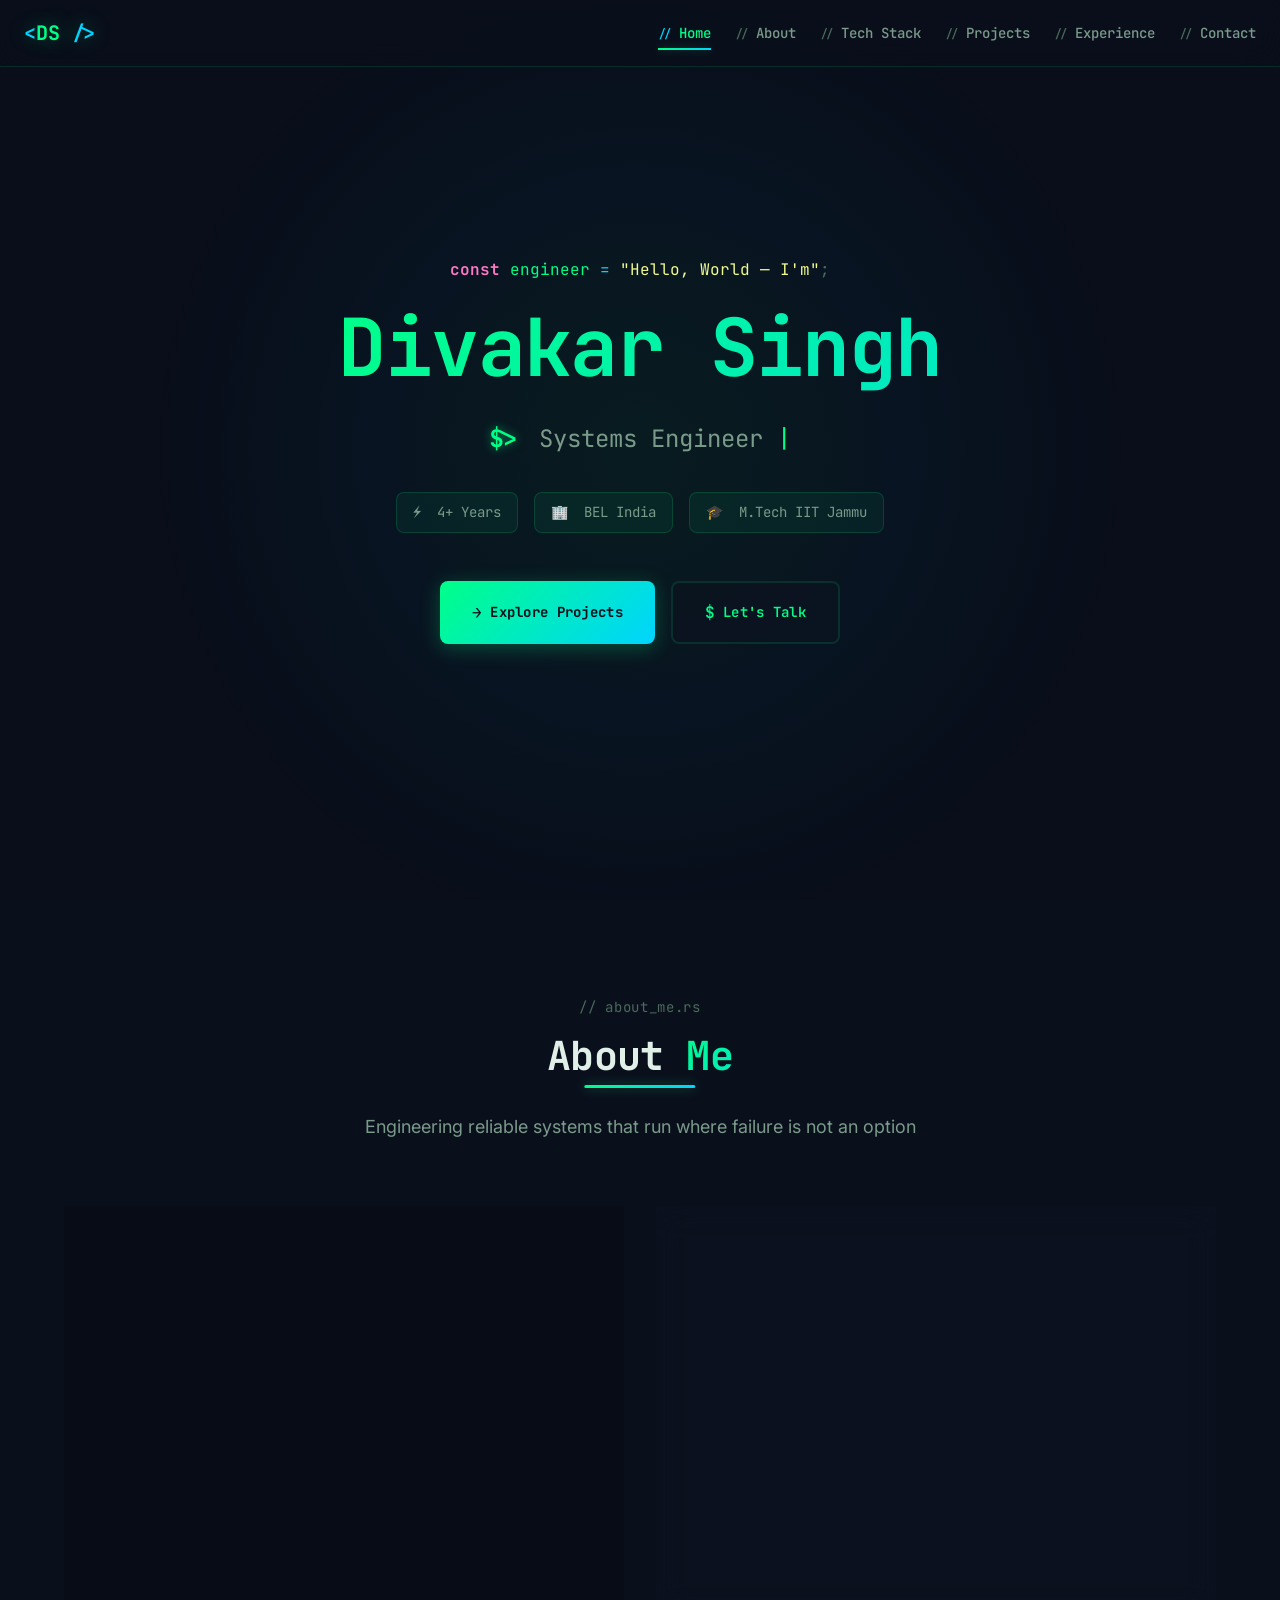
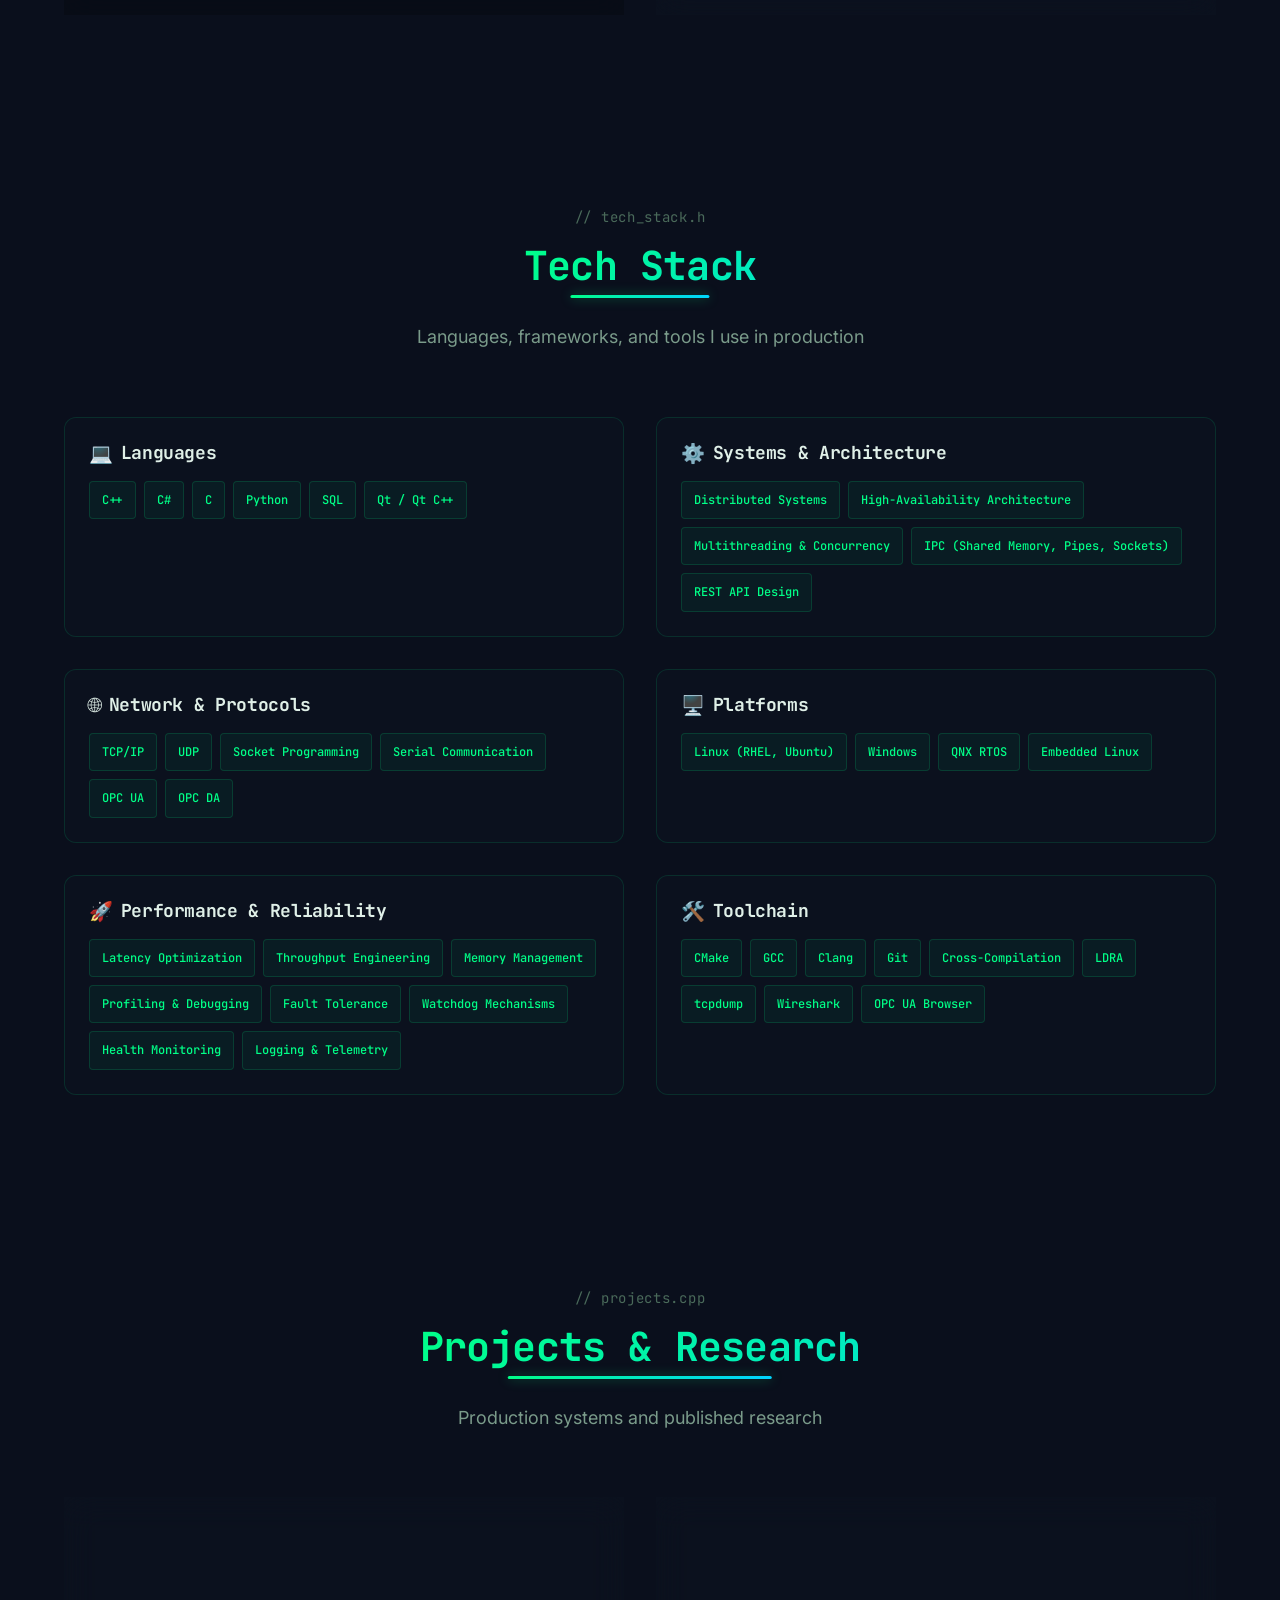
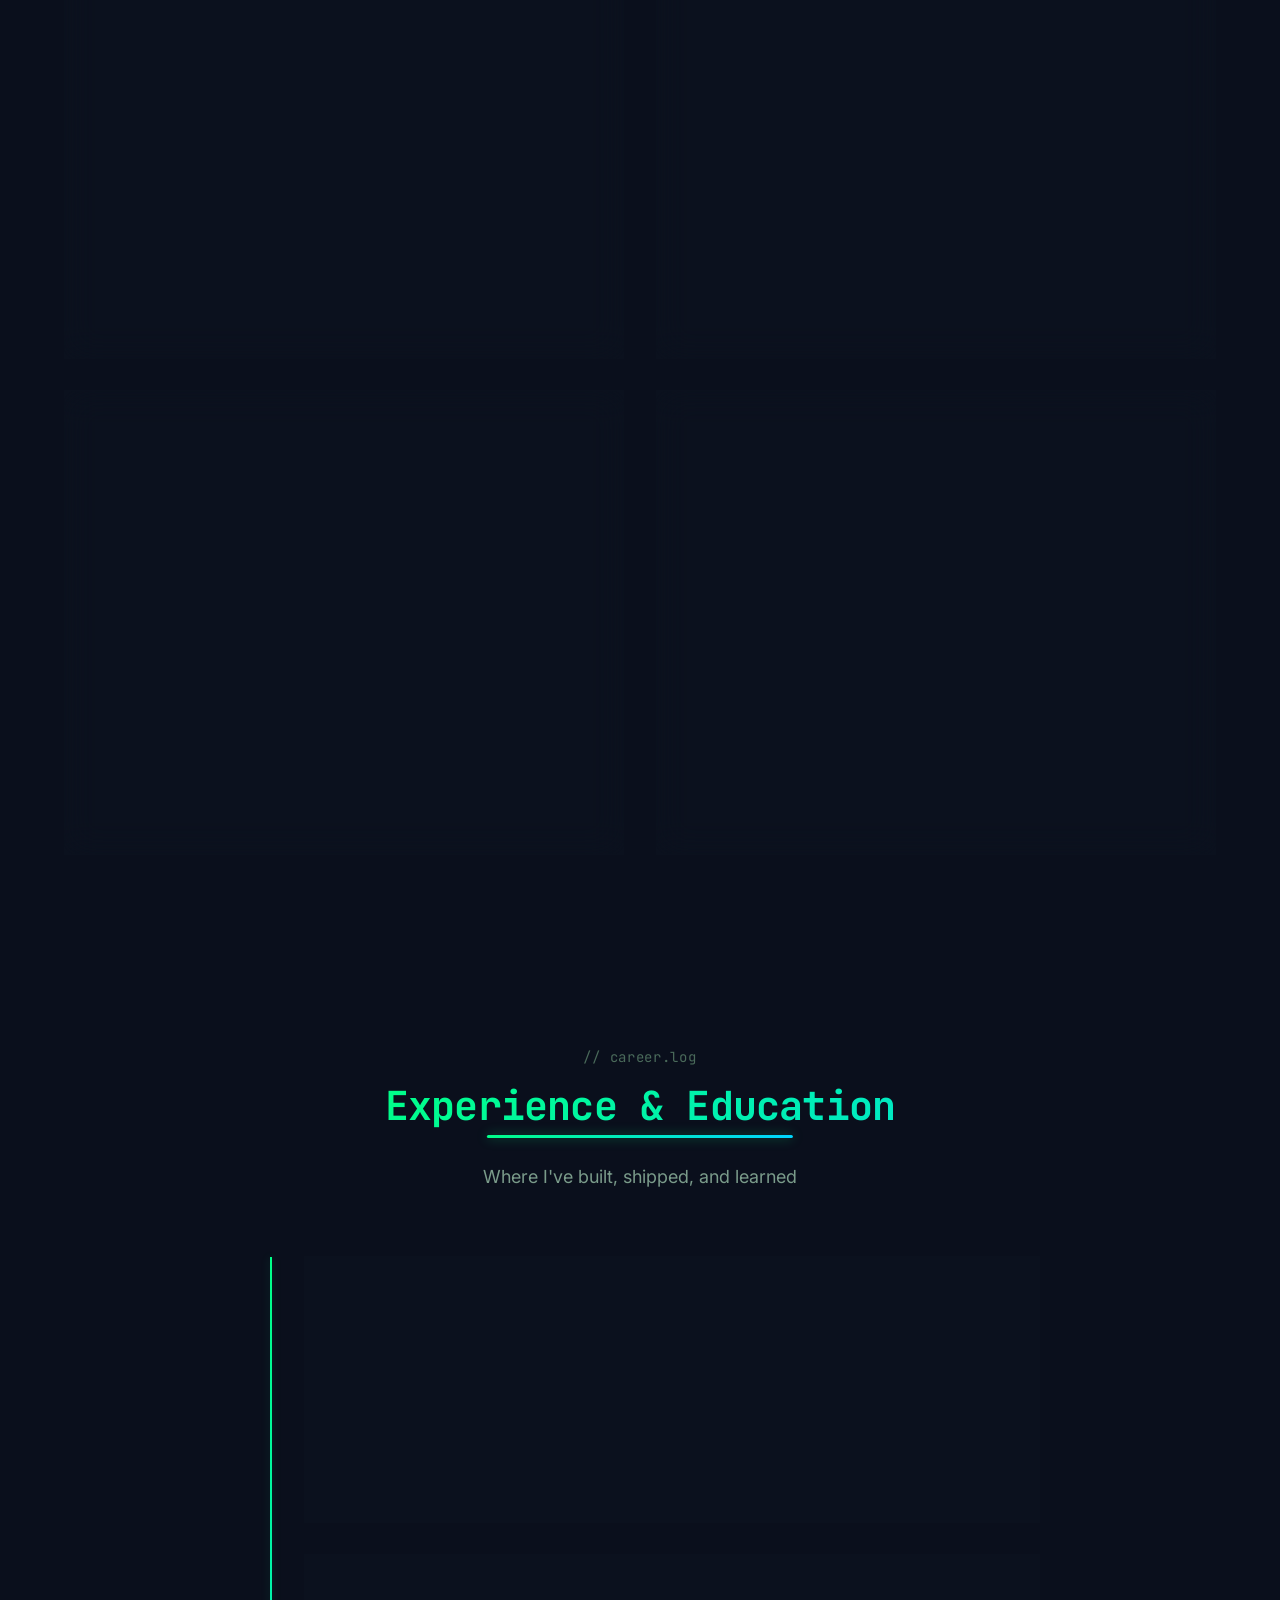
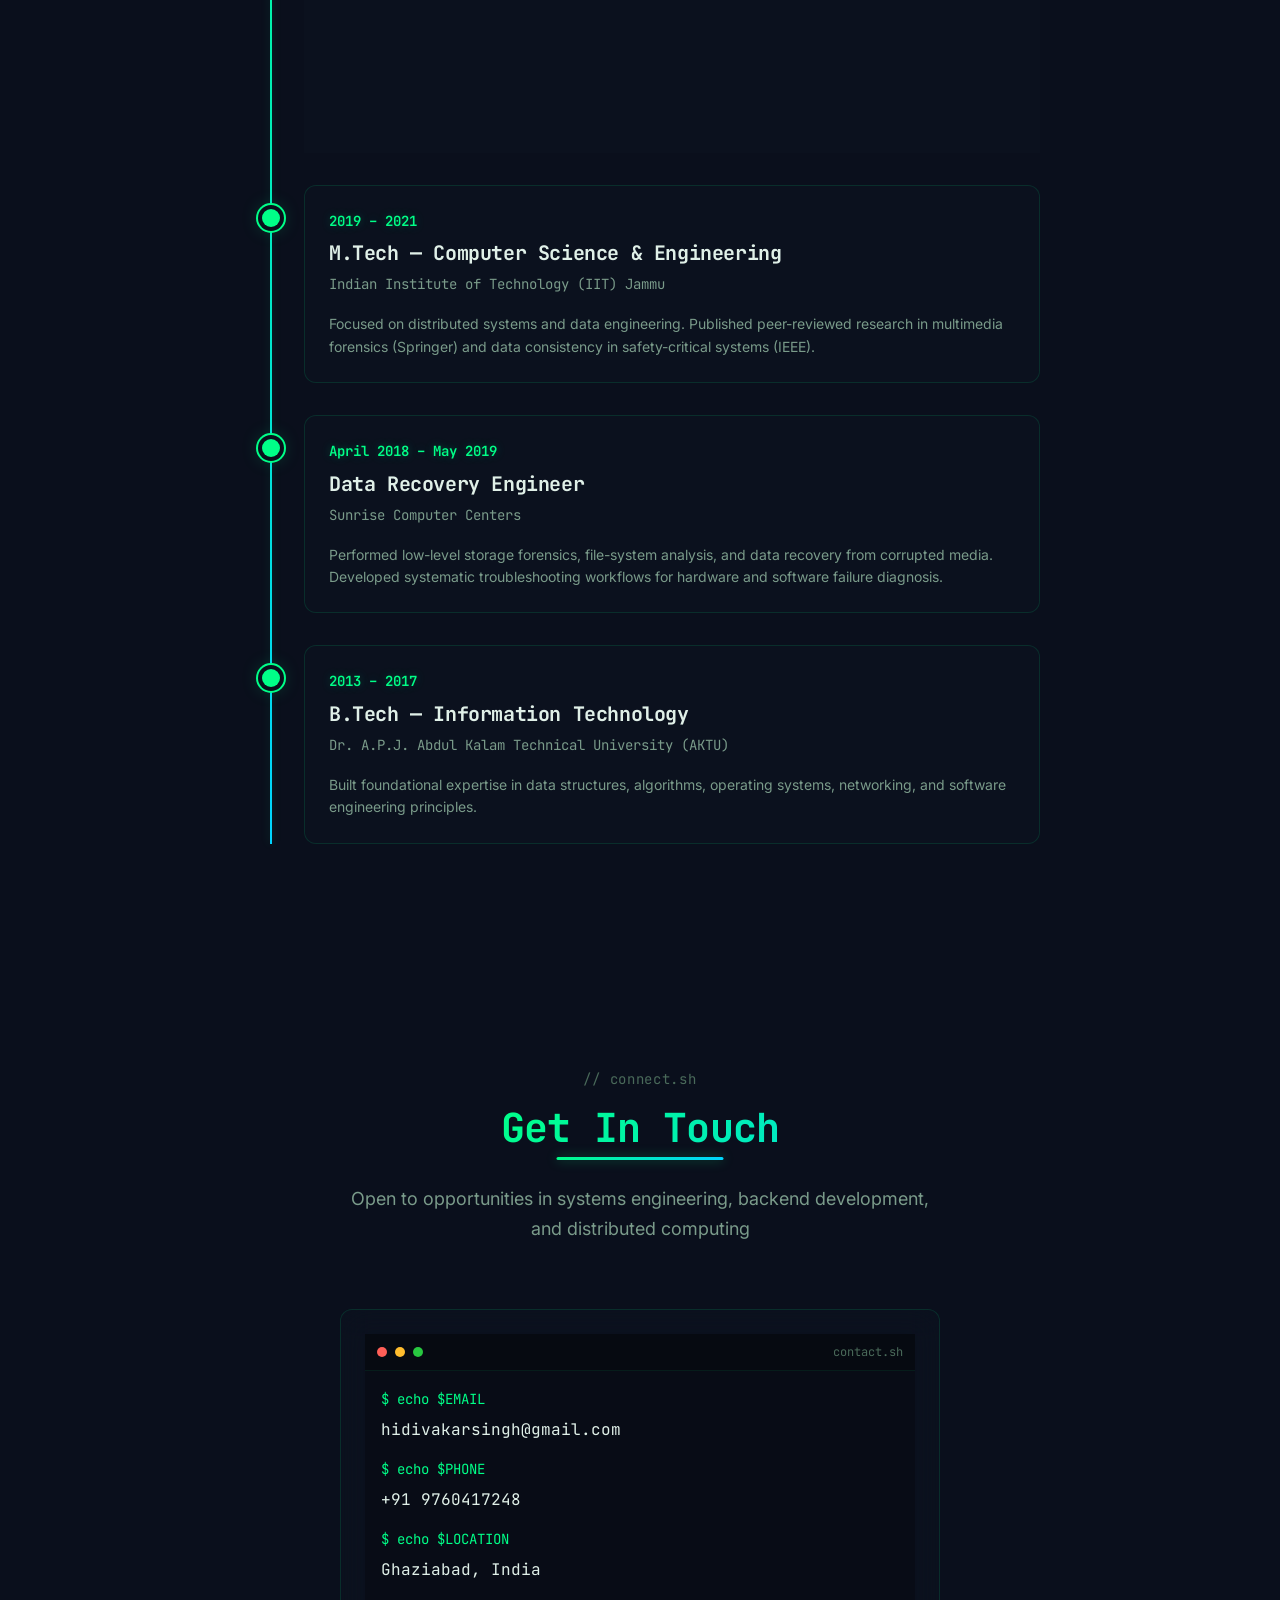
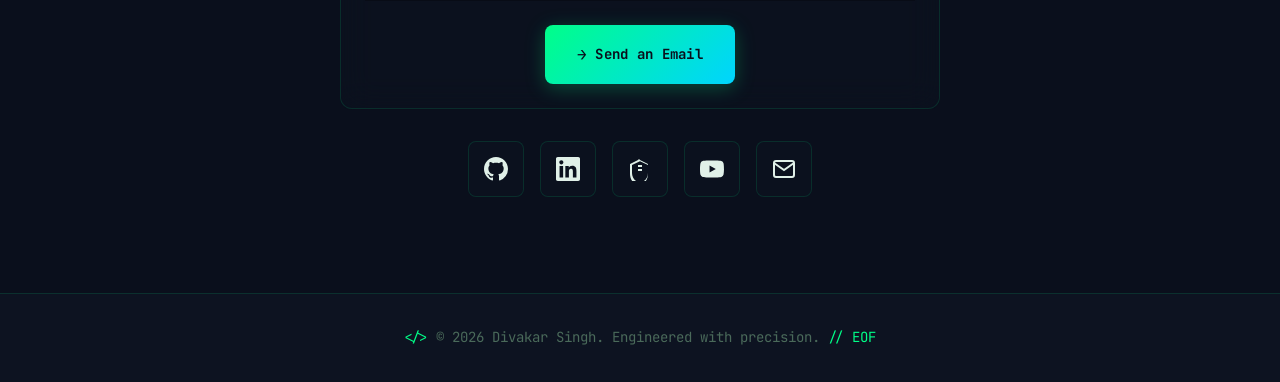
==== commit 7eec72df: "Link Update" ====
--- a/index.html
+++ b/index.html
@@ -493,14 +493,14 @@
                             d="M12 0C5.37 0 0 5.37 0 12c0 5.31 3.435 9.795 8.205 11.385.6.105.825-.255.825-.57 0-.285-.015-1.23-.015-2.235-3.015.555-3.795-.735-4.035-1.41-.135-.345-.72-1.41-1.23-1.695-.42-.225-1.02-.78-.015-.795.945-.015 1.62.87 1.845 1.23 1.08 1.815 2.805 1.305 3.495.99.105-.78.42-1.305.765-1.605-2.67-.3-5.46-1.335-5.46-5.925 0-1.305.465-2.385 1.23-3.225-.12-.3-.54-1.53.12-3.18 0 0 1.005-.315 3.3 1.23.96-.27 1.98-.405 3-.405s2.04.135 3 .405c2.295-1.56 3.3-1.23 3.3-1.23.66 1.65.24 2.88.12 3.18.765.84 1.23 1.905 1.23 3.225 0 4.605-2.805 5.625-5.475 5.925.435.375.81 1.095.81 2.22 0 1.605-.015 2.895-.015 3.3 0 .315.225.69.825.57A12.02 12.02 0 0024 12c0-6.63-5.37-12-12-12z" />
                     </svg>
                 </a>
-                <a href="https://linkedin.com/in/divakar-singh" target="_blank" class="social-link" title="LinkedIn"
-                    aria-label="LinkedIn Profile">
+                <a href="https://www.linkedin.com/in/divakar-singh-232a9b22b/" target="_blank" class="social-link"
+                    title="LinkedIn" aria-label="LinkedIn Profile">
                     <svg width="24" height="24" viewBox="0 0 24 24" fill="currentColor">
                         <path
                             d="M20.447 20.452h-3.554v-5.569c0-1.328-.027-3.037-1.852-3.037-1.853 0-2.136 1.445-2.136 2.939v5.667H9.351V9h3.414v1.561h.046c.477-.9 1.637-1.85 3.37-1.85 3.601 0 4.267 2.37 4.267 5.455v6.286zM5.337 7.433c-1.144 0-2.063-.926-2.063-2.065 0-1.138.92-2.063 2.063-2.063 1.14 0 2.064.925 2.064 2.063 0 1.139-.925 2.065-2.064 2.065zm1.782 13.019H3.555V9h3.564v11.452zM22.225 0H1.771C.792 0 0 .774 0 1.729v20.542C0 23.227.792 24 1.771 24h20.451C23.2 24 24 23.227 24 22.271V1.729C24 .774 23.2 0 22.222 0h.003z" />
                     </svg>
                 </a>
-                <a href="https://geeksforgeeks.org/user/divakar-singh" target="_blank" class="social-link"
+                <a href="https://www.geeksforgeeks.org/profile/divakar%20singh" target="_blank" class="social-link"
                     title="GeeksforGeeks" aria-label="GeeksforGeeks Profile">
                     <svg width="24" height="24" viewBox="0 0 24 24" fill="currentColor">
                         <path
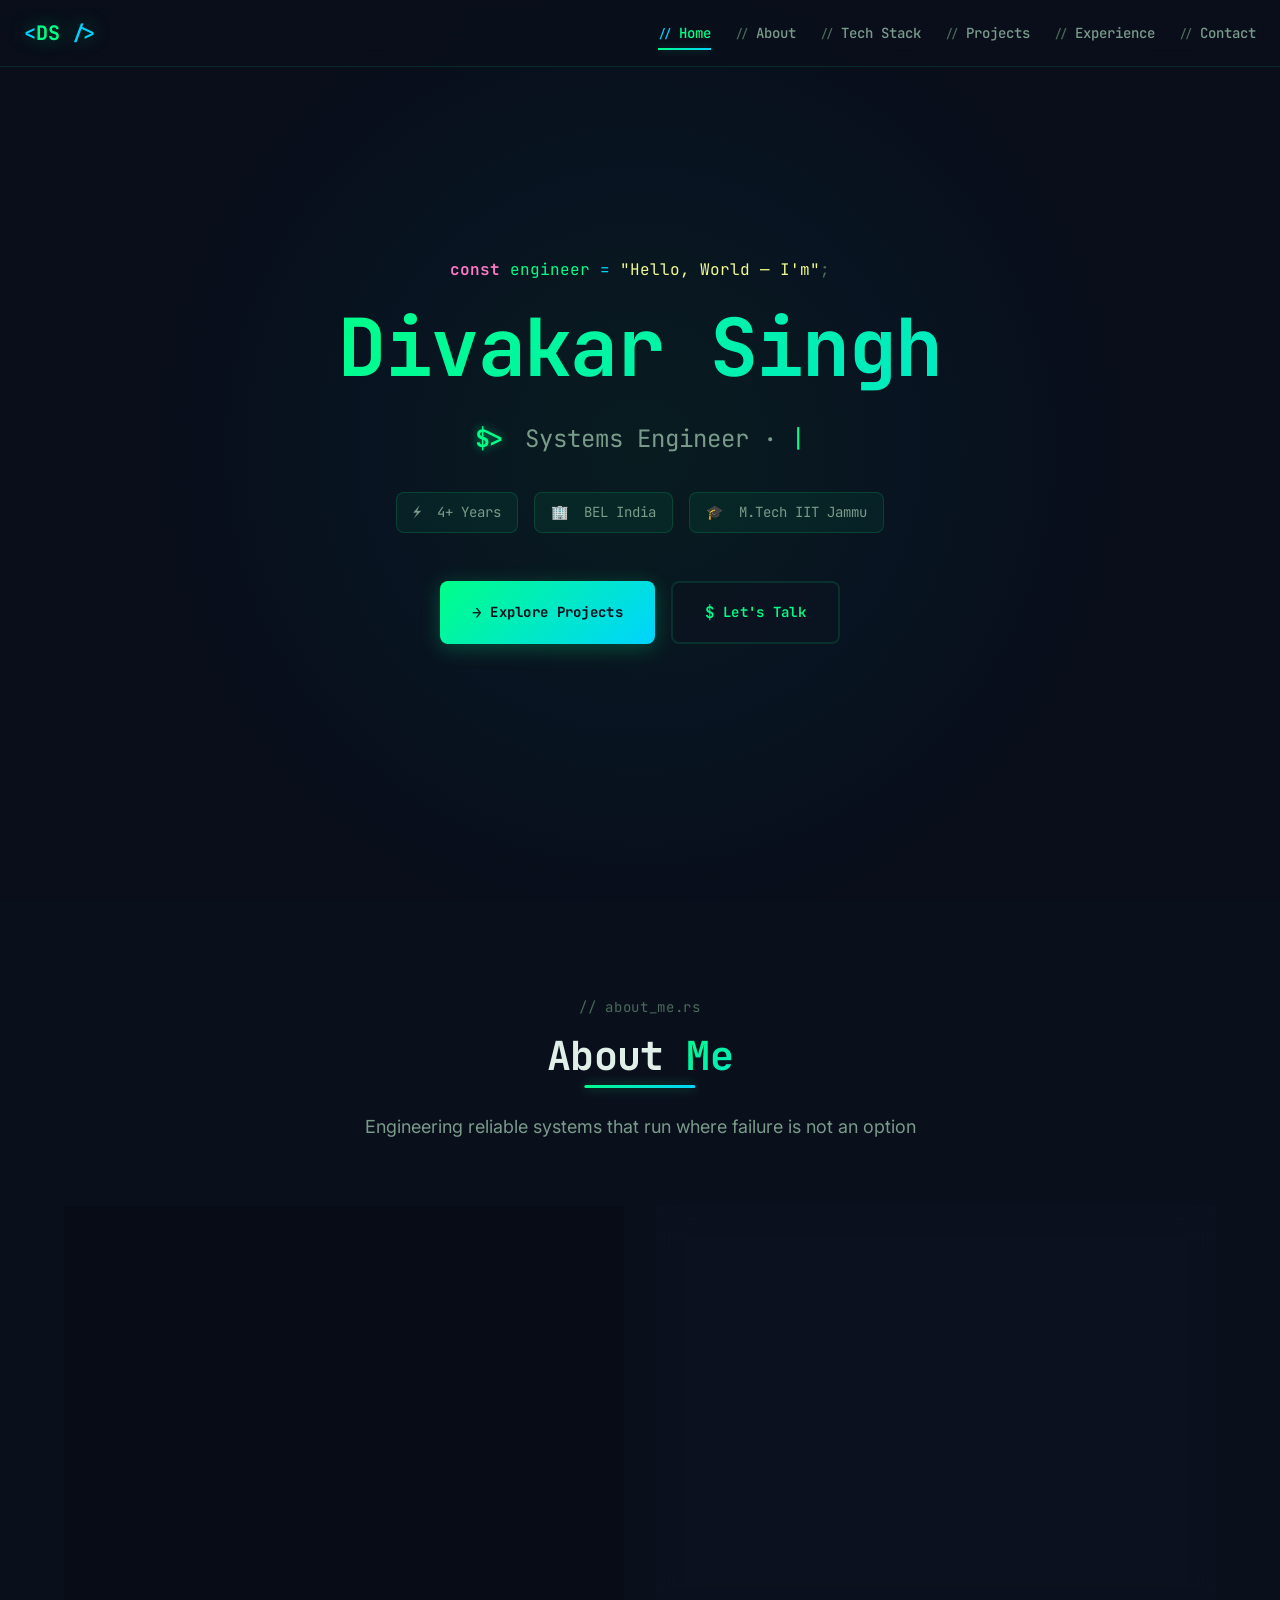
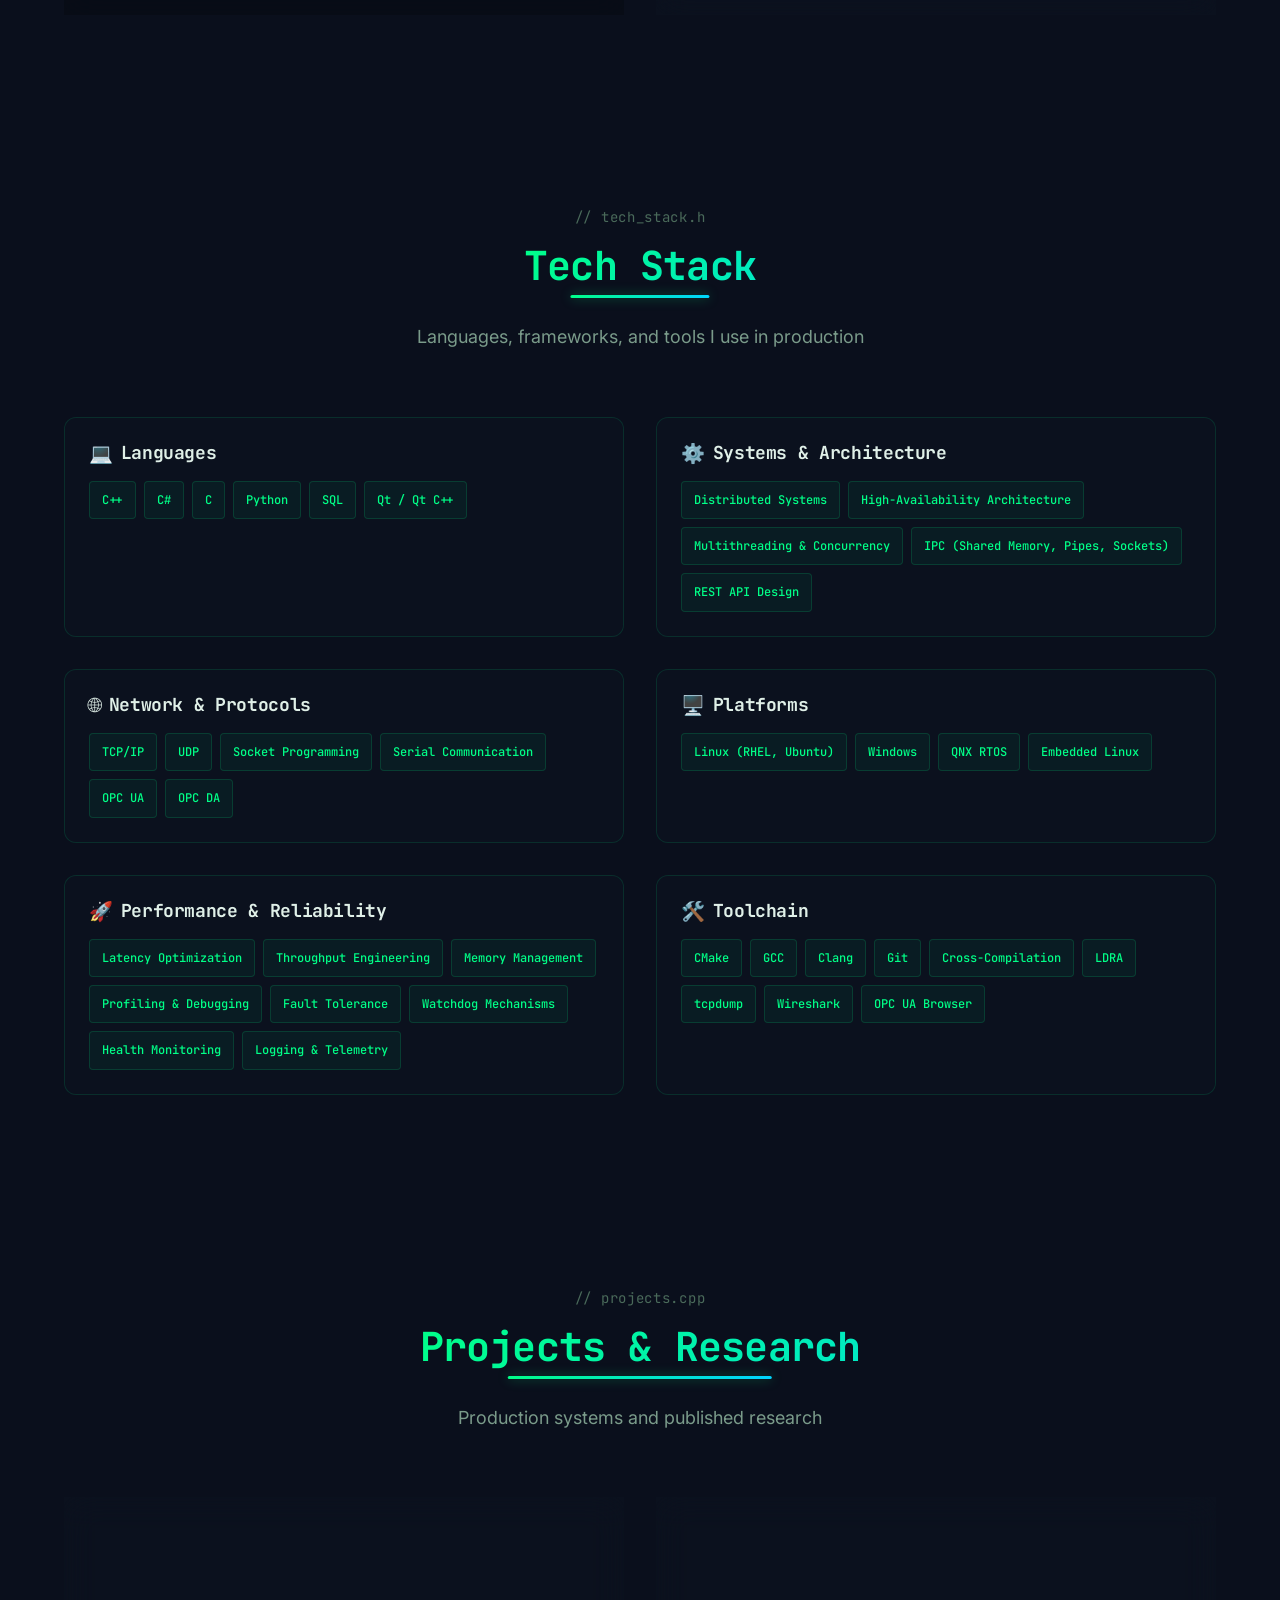
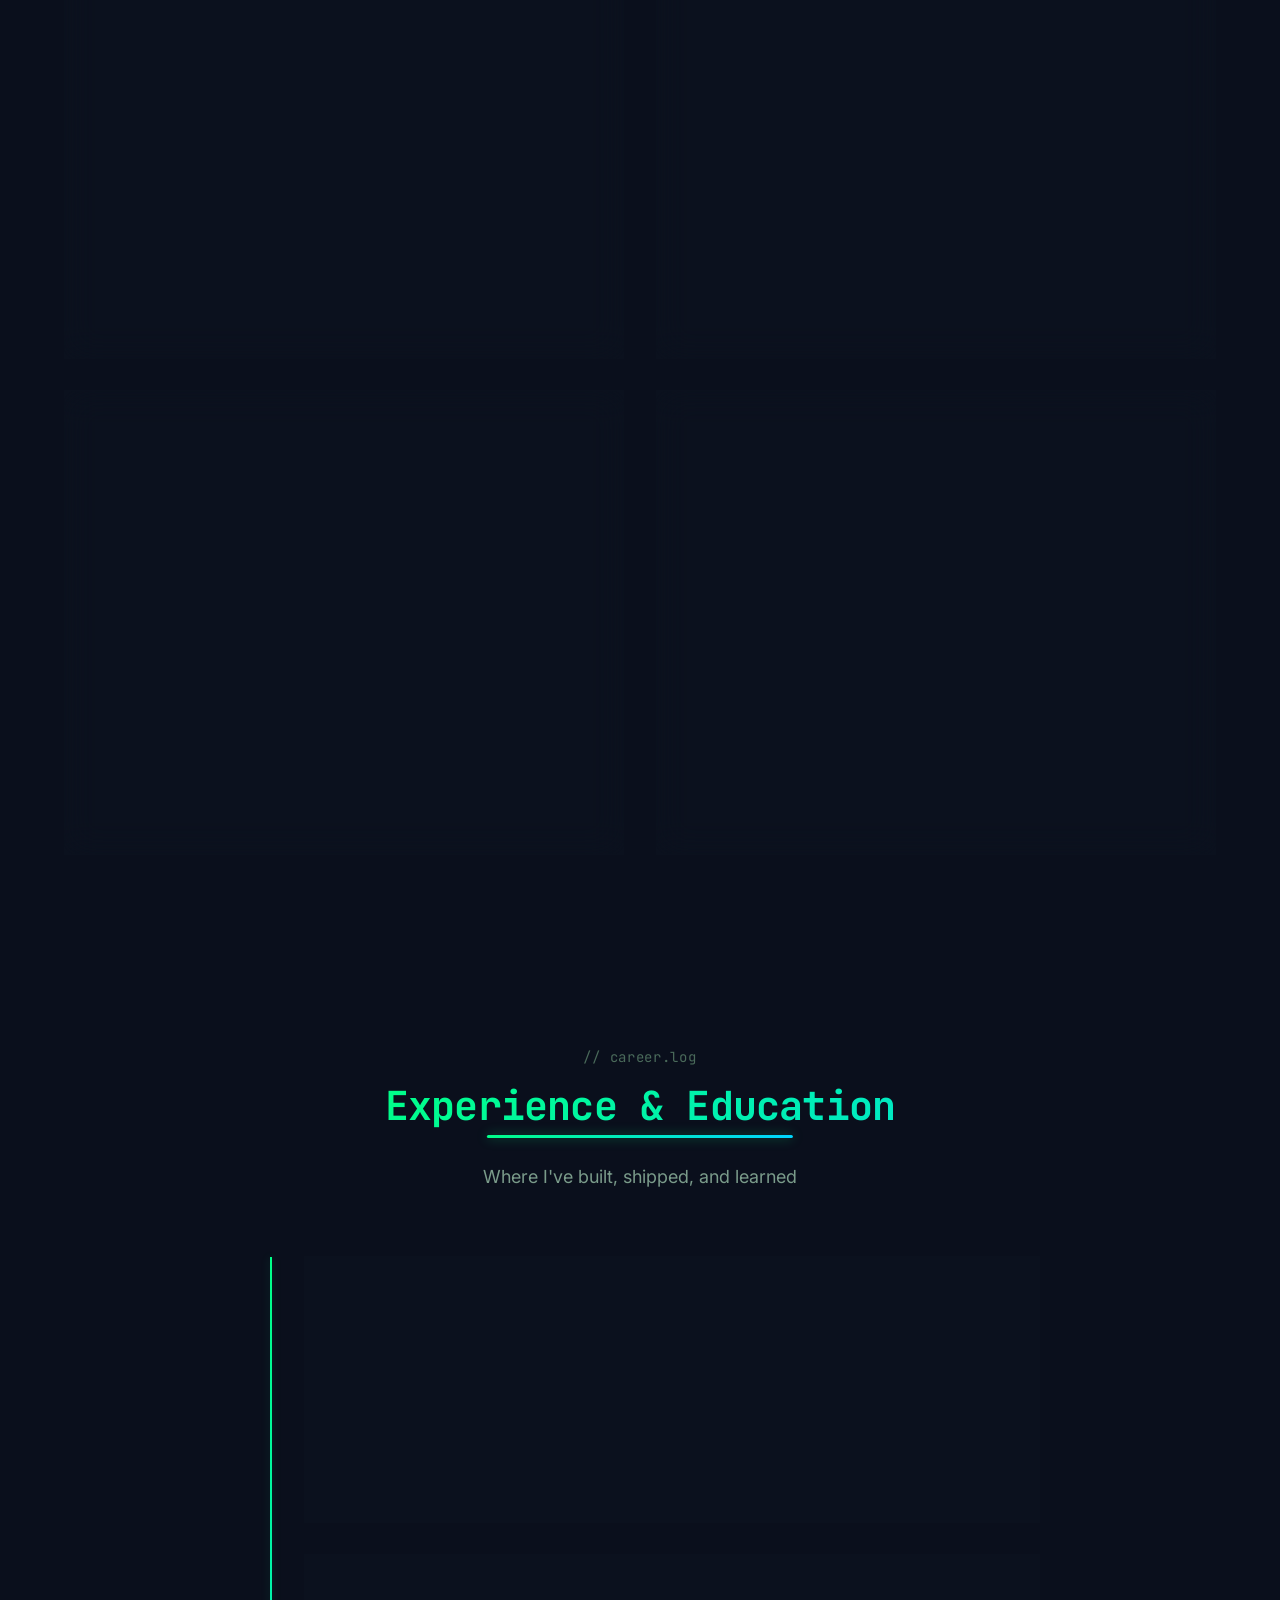
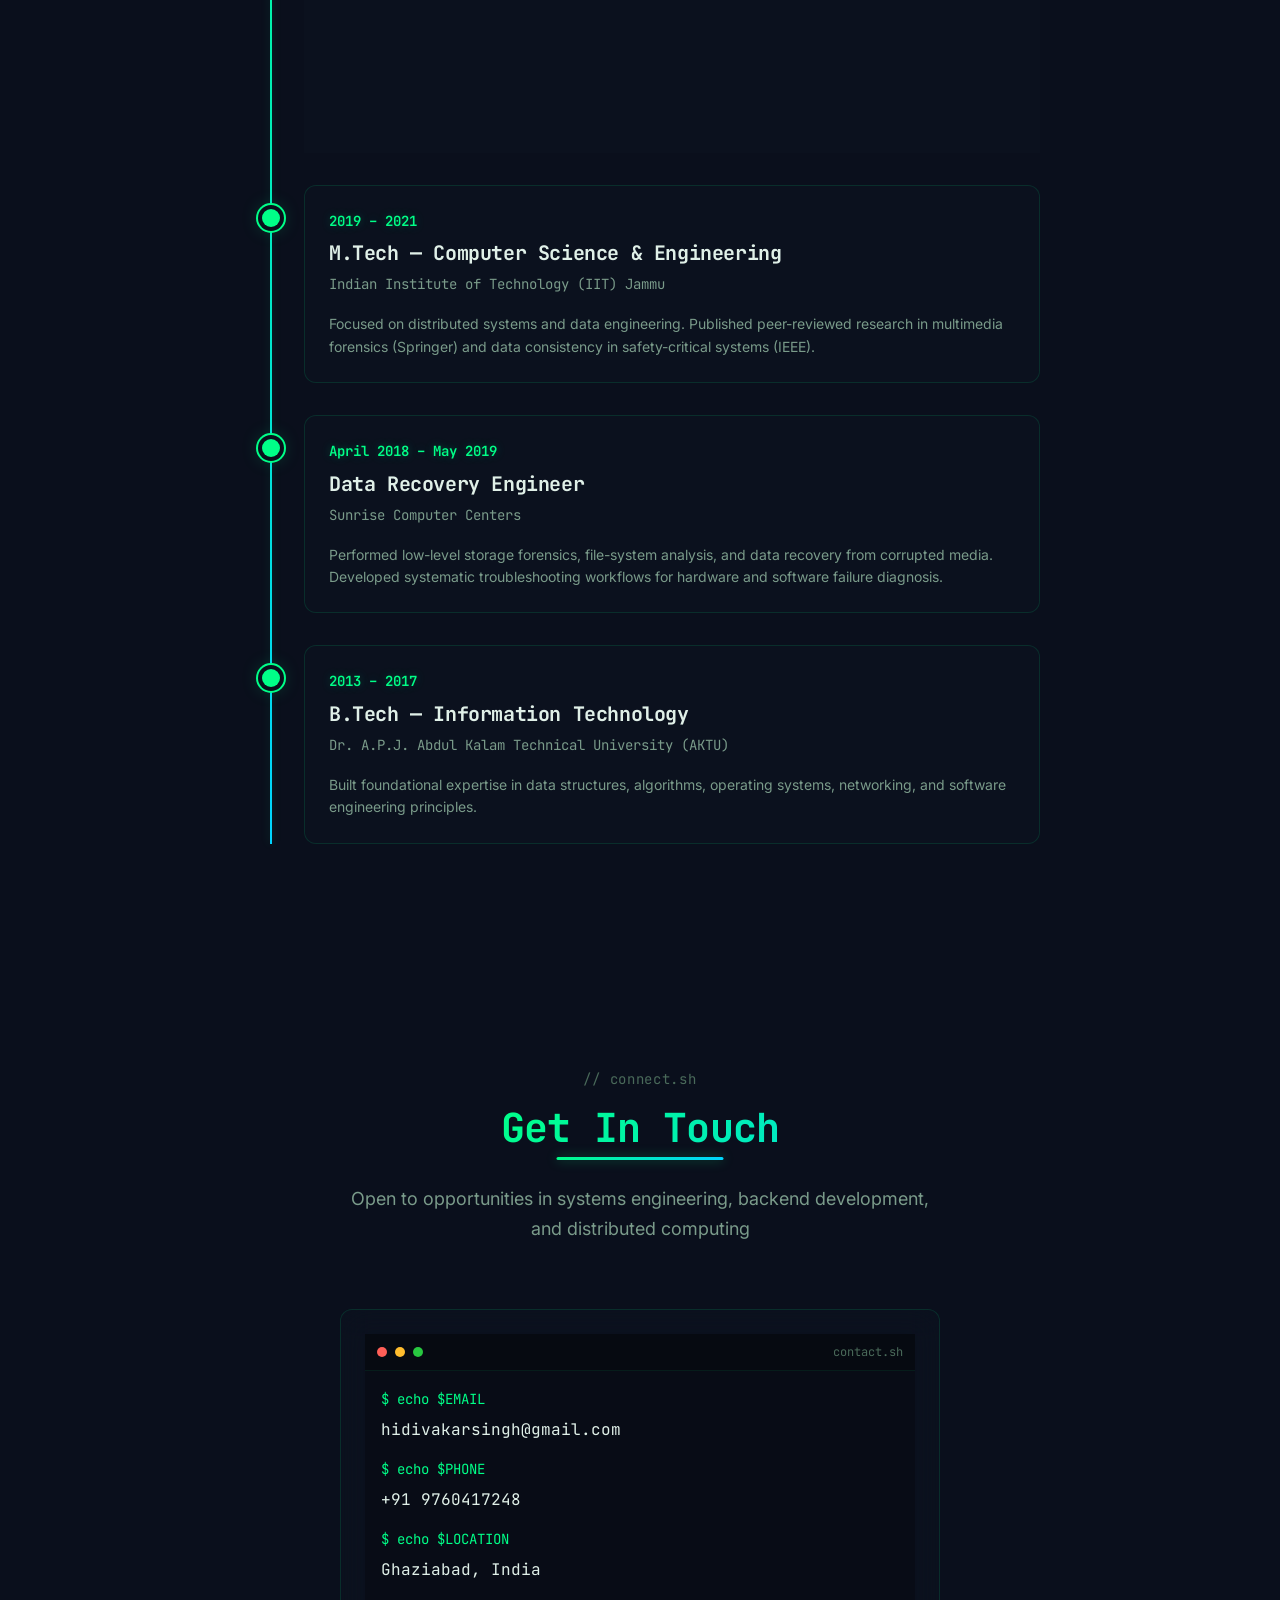
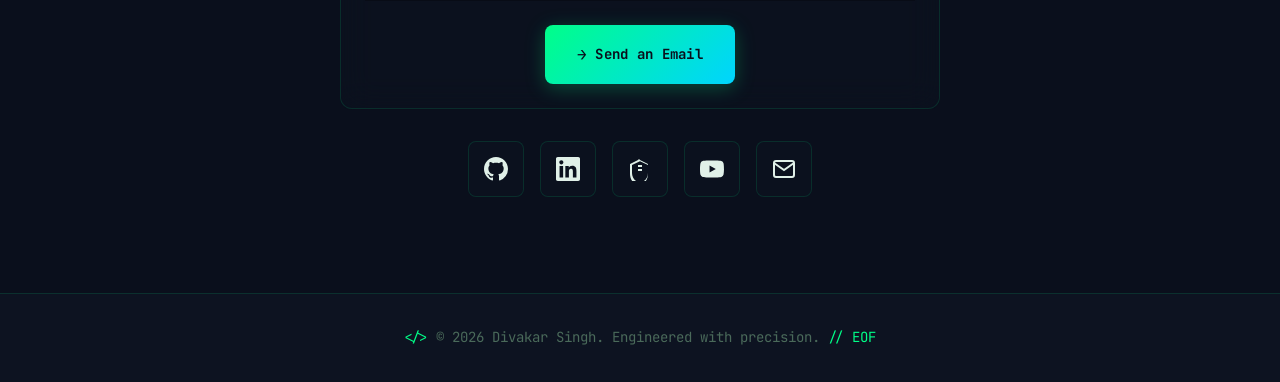
==== commit eb3b9289: "fix: Update job title from "Senior Software Engineer" to "Member Research Staff" in the portfolio ti" ====
--- a/index.html
+++ b/index.html
@@ -373,7 +373,7 @@
                     <div class="timeline-dot"></div>
                     <div class="timeline-content glass-card">
                         <div class="timeline-date">July 2021 – Present</div>
-                        <h3 class="timeline-title">Senior Software Engineer</h3>
+                        <h3 class="timeline-title">Member Research Staff</h3>
                         <div class="timeline-company">Bharat Electronics Limited (BEL) · Ghaziabad, India</div>
                         <p class="timeline-description">
                             Architect and develop high-availability backend systems processing mission-critical
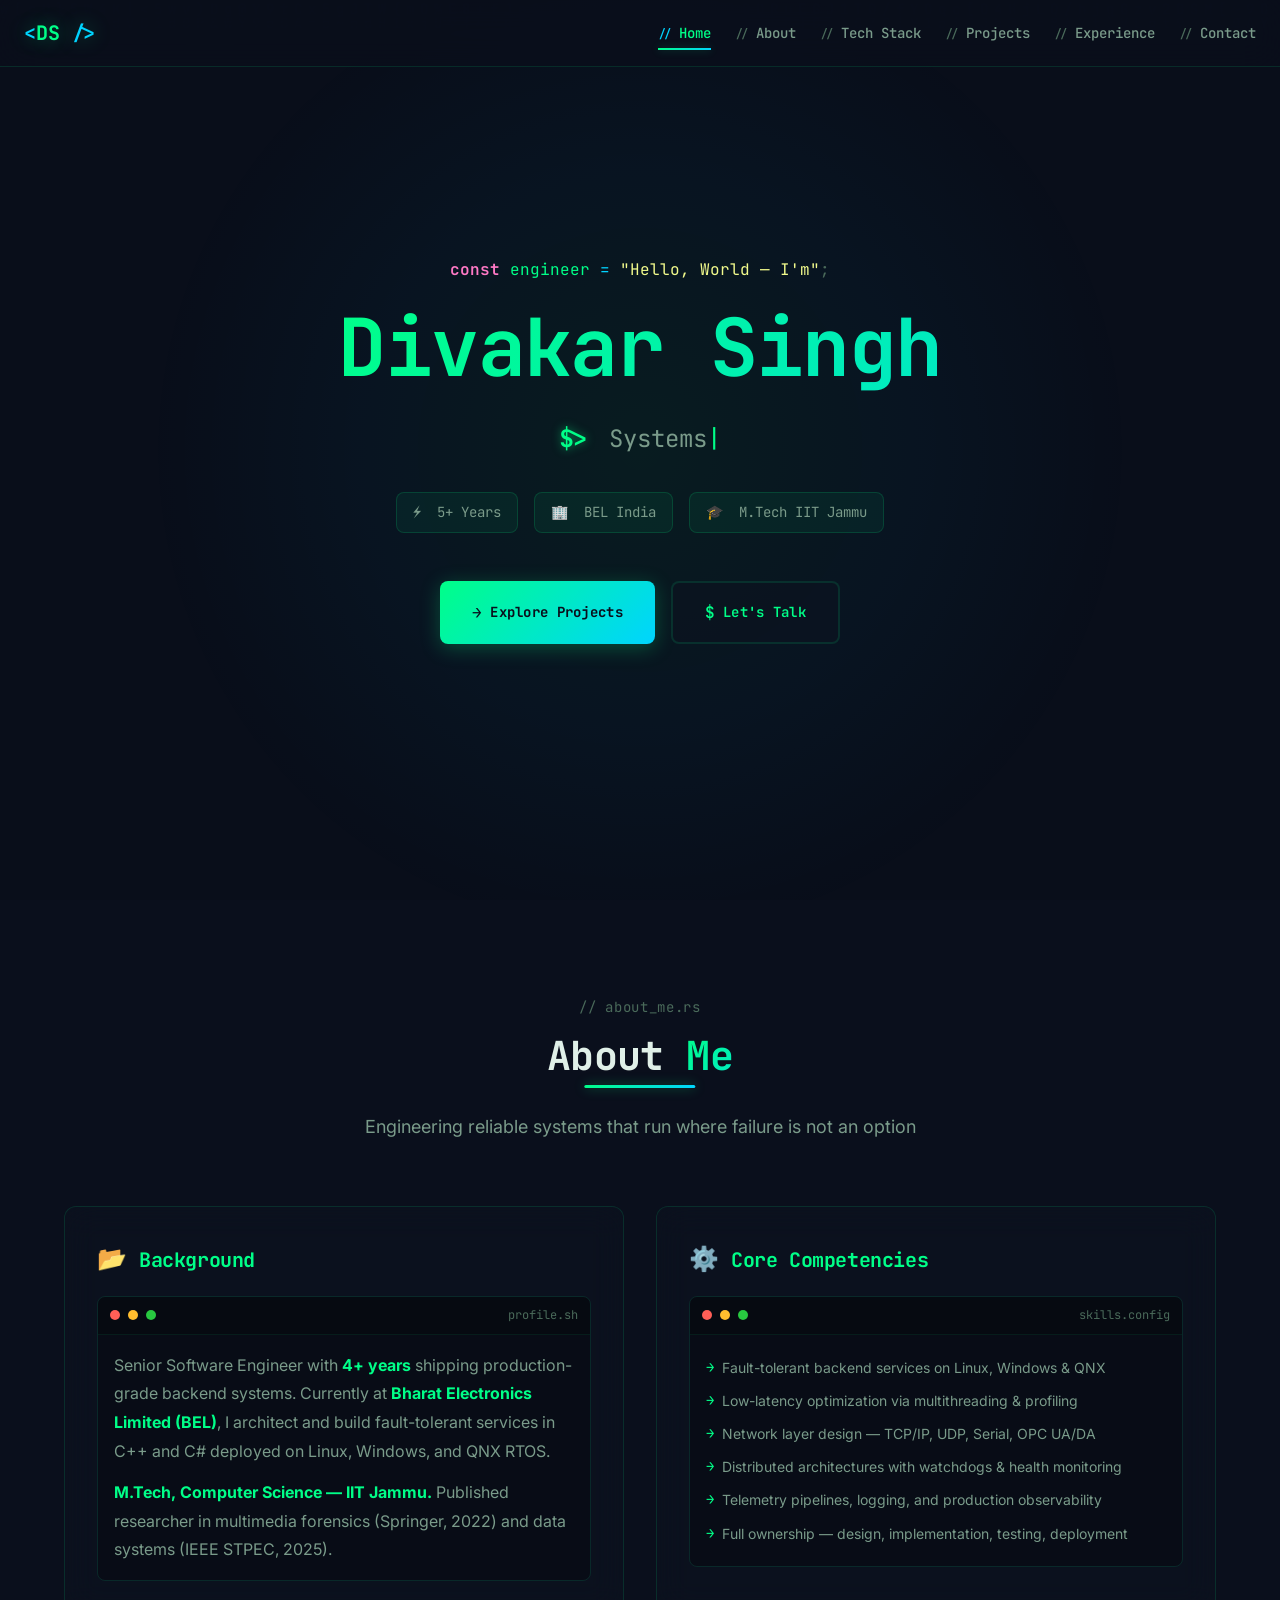
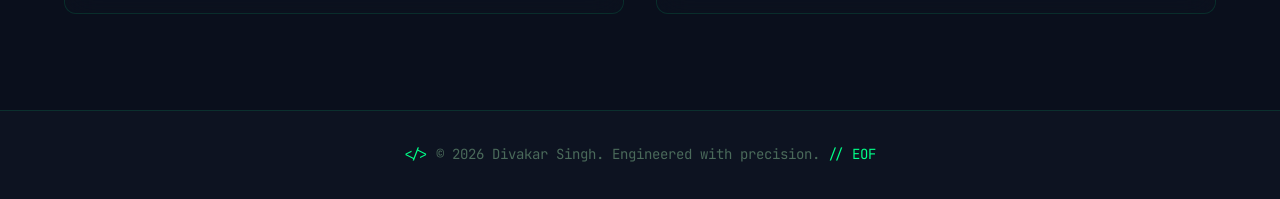
==== commit e9d9c00e: "feat: Add dedicated pages for projects, skills, contact, and experience, updating navigation and scr" ====
--- a/index.html
+++ b/index.html
@@ -26,7 +26,7 @@
     <!-- Navigation -->
     <nav class="nav" id="navbar">
         <div class="nav-container">
-            <a href="#" class="nav-logo" aria-label="Home">
+            <a href="index.html" class="nav-logo" aria-label="Home">
                 <span class="logo-bracket">&lt;</span>DS<span class="logo-bracket"> /&gt;</span>
             </a>
 
@@ -38,17 +38,17 @@
             </button>
 
             <ul class="nav-menu" id="navMenu">
-                <li><a href="#home" class="nav-link active">
+                <li><a href="index.html" class="nav-link active">
                         <span class="nav-comment">// </span>Home</a></li>
-                <li><a href="#about" class="nav-link">
+                <li><a href="index.html#about" class="nav-link">
                         <span class="nav-comment">// </span>About</a></li>
-                <li><a href="#skills" class="nav-link">
+                <li><a href="skills.html" class="nav-link">
                         <span class="nav-comment">// </span>Tech Stack</a></li>
-                <li><a href="#projects" class="nav-link">
+                <li><a href="projects.html" class="nav-link">
                         <span class="nav-comment">// </span>Projects</a></li>
-                <li><a href="#experience" class="nav-link">
+                <li><a href="experience.html" class="nav-link">
                         <span class="nav-comment">// </span>Experience</a></li>
-                <li><a href="#contact" class="nav-link">
+                <li><a href="contact.html" class="nav-link">
                         <span class="nav-comment">// </span>Contact</a></li>
             </ul>
         </div>
@@ -71,15 +71,15 @@
                     <span id="typing-text"></span><span class="typing-cursor">|</span>
                 </p>
                 <div class="hero-meta">
-                    <span class="meta-tag"><span class="tag-icon">⚡</span> 4+ Years</span>
+                    <span class="meta-tag"><span class="tag-icon">⚡</span> 5+ Years</span>
                     <span class="meta-tag"><span class="tag-icon">🏢</span> BEL India</span>
                     <span class="meta-tag"><span class="tag-icon">🎓</span> M.Tech IIT Jammu</span>
                 </div>
                 <div class="hero-cta">
-                    <a href="#projects" class="btn btn-primary">
+                    <a href="projects.html" class="btn btn-primary">
                         <span class="btn-icon">→</span> Explore Projects
                     </a>
-                    <a href="#contact" class="btn btn-secondary">
+                    <a href="contact.html" class="btn btn-secondary">
                         <span class="btn-icon">$</span> Let's Talk
                     </a>
                 </div>
@@ -160,371 +160,6 @@
         </div>
     </section>
 
-    <!-- Skills Section -->
-    <section id="skills" class="section">
-        <div class="container">
-            <div class="section-header">
-                <p class="section-comment">// tech_stack.h</p>
-                <h2 class="section-title gradient-text">Tech Stack</h2>
-                <p class="section-subtitle">Languages, frameworks, and tools I use in production</p>
-            </div>
-
-            <div class="skills-grid">
-                <div class="skill-category">
-                    <h3 class="skill-category-title"><span class="category-icon">💻</span> Languages</h3>
-                    <div class="skill-tags">
-                        <code class="skill-tag">C++</code>
-                        <code class="skill-tag">C#</code>
-                        <code class="skill-tag">C</code>
-                        <code class="skill-tag">Python</code>
-                        <code class="skill-tag">SQL</code>
-                        <code class="skill-tag">Qt / Qt C++</code>
-                    </div>
-                </div>
-
-                <div class="skill-category">
-                    <h3 class="skill-category-title"><span class="category-icon">⚙️</span> Systems & Architecture</h3>
-                    <div class="skill-tags">
-                        <code class="skill-tag">Distributed Systems</code>
-                        <code class="skill-tag">High-Availability Architecture</code>
-                        <code class="skill-tag">Multithreading & Concurrency</code>
-                        <code class="skill-tag">IPC (Shared Memory, Pipes, Sockets)</code>
-                        <code class="skill-tag">REST API Design</code>
-                    </div>
-                </div>
-
-                <div class="skill-category">
-                    <h3 class="skill-category-title"><span class="category-icon">🌐</span> Network & Protocols</h3>
-                    <div class="skill-tags">
-                        <code class="skill-tag">TCP/IP</code>
-                        <code class="skill-tag">UDP</code>
-                        <code class="skill-tag">Socket Programming</code>
-                        <code class="skill-tag">Serial Communication</code>
-                        <code class="skill-tag">OPC UA</code>
-                        <code class="skill-tag">OPC DA</code>
-                    </div>
-                </div>
-
-                <div class="skill-category">
-                    <h3 class="skill-category-title"><span class="category-icon">🖥️</span> Platforms</h3>
-                    <div class="skill-tags">
-                        <code class="skill-tag">Linux (RHEL, Ubuntu)</code>
-                        <code class="skill-tag">Windows</code>
-                        <code class="skill-tag">QNX RTOS</code>
-                        <code class="skill-tag">Embedded Linux</code>
-                    </div>
-                </div>
-
-                <div class="skill-category">
-                    <h3 class="skill-category-title"><span class="category-icon">🚀</span> Performance & Reliability
-                    </h3>
-                    <div class="skill-tags">
-                        <code class="skill-tag">Latency Optimization</code>
-                        <code class="skill-tag">Throughput Engineering</code>
-                        <code class="skill-tag">Memory Management</code>
-                        <code class="skill-tag">Profiling & Debugging</code>
-                        <code class="skill-tag">Fault Tolerance</code>
-                        <code class="skill-tag">Watchdog Mechanisms</code>
-                        <code class="skill-tag">Health Monitoring</code>
-                        <code class="skill-tag">Logging & Telemetry</code>
-                    </div>
-                </div>
-
-                <div class="skill-category">
-                    <h3 class="skill-category-title"><span class="category-icon">🛠️</span> Toolchain</h3>
-                    <div class="skill-tags">
-                        <code class="skill-tag">CMake</code>
-                        <code class="skill-tag">GCC</code>
-                        <code class="skill-tag">Clang</code>
-                        <code class="skill-tag">Git</code>
-                        <code class="skill-tag">Cross-Compilation</code>
-                        <code class="skill-tag">LDRA</code>
-                        <code class="skill-tag">tcpdump</code>
-                        <code class="skill-tag">Wireshark</code>
-                        <code class="skill-tag">OPC UA Browser</code>
-                    </div>
-                </div>
-            </div>
-        </div>
-    </section>
-
-    <!-- Projects Section -->
-    <section id="projects" class="section">
-        <div class="container">
-            <div class="section-header">
-                <p class="section-comment">// projects.cpp</p>
-                <h2 class="section-title gradient-text">Projects & Research</h2>
-                <p class="section-subtitle">Production systems and published research</p>
-            </div>
-
-            <div class="grid grid-2">
-                <div class="project-card glass-card">
-                    <div class="project-image">
-                        <span class="project-icon">⚡</span>
-                        <div class="project-number">#01</div>
-                    </div>
-                    <div class="project-content">
-                        <h3 class="project-title">High-Availability Distributed Backend</h3>
-                        <p class="project-description">
-                            Engineered multi-node backend services processing high-frequency telemetry data with
-                            sub-second failover. Implemented watchdog-based health management, graceful degradation
-                            paths, and throughput optimization via thread-pool architectures.
-                        </p>
-                        <div class="project-tech">
-                            <code class="tech-tag">C++</code>
-                            <code class="tech-tag">C#</code>
-                            <code class="tech-tag">Linux</code>
-                            <code class="tech-tag">Multithreading</code>
-                            <code class="tech-tag">Telemetry</code>
-                        </div>
-                        <div class="project-links">
-                            <a href="#" class="project-link">Production System ↗</a>
-                        </div>
-                    </div>
-                </div>
-
-                <div class="project-card glass-card">
-                    <div class="project-image">
-                        <span class="project-icon">🖥️</span>
-                        <div class="project-number">#02</div>
-                    </div>
-                    <div class="project-content">
-                        <h3 class="project-title">Remote Command & Monitoring Platform</h3>
-                        <p class="project-description">
-                            Built a REST-based platform for remote server command execution with real-time health
-                            dashboarding, automated fault diagnosis, and structured logging for post-incident analysis.
-                            Deployed across production server fleet.
-                        </p>
-                        <div class="project-tech">
-                            <code class="tech-tag">C++</code>
-                            <code class="tech-tag">REST API</code>
-                            <code class="tech-tag">Health Monitoring</code>
-                            <code class="tech-tag">Logging</code>
-                        </div>
-                        <div class="project-links">
-                            <a href="#" class="project-link">Live System ↗</a>
-                        </div>
-                    </div>
-                </div>
-
-                <div class="project-card glass-card">
-                    <div class="project-image">
-                        <span class="project-icon">🔬</span>
-                        <div class="project-number">#03</div>
-                    </div>
-                    <div class="project-content">
-                        <h3 class="project-title">JPEG Ghost Forensic Detection</h3>
-                        <p class="project-description">
-                            Developed a JPEG-ghost-based algorithm for detecting spliced regions in tampered images.
-                            Evaluated against standard forensic datasets with improved detection accuracy.
-                            Published in Springer's Multimedia Tools & Applications (2022).
-                        </p>
-                        <div class="project-tech">
-                            <code class="tech-tag">Python</code>
-                            <code class="tech-tag">Image Forensics</code>
-                            <code class="tech-tag">Signal Processing</code>
-                            <code class="tech-tag">Springer</code>
-                        </div>
-                        <div class="project-links">
-                            <a href="https://link.springer.com/article/10.1007/s11042-022-12627-8" class="project-link"
-                                target="_blank">Read Paper →</a>
-                        </div>
-                    </div>
-                </div>
-
-                <div class="project-card glass-card">
-                    <div class="project-image">
-                        <span class="project-icon">🚆</span>
-                        <div class="project-number">#04</div>
-                    </div>
-                    <div class="project-content">
-                        <h3 class="project-title">Data Consistency in Automatic Train Operations</h3>
-                        <p class="project-description">
-                            Proposed a taxonomy of data inconsistencies in ATO subsystems, mapping failure modes to
-                            operational safety impact. Presented methodology for detection and mitigation.
-                            Published at IEEE STPEC 2025.
-                        </p>
-                        <div class="project-tech">
-                            <code class="tech-tag">Data Systems</code>
-                            <code class="tech-tag">Safety-Critical</code>
-                            <code class="tech-tag">IEEE</code>
-                            <code class="tech-tag">2025</code>
-                        </div>
-                        <div class="project-links">
-                            <a href="#" class="project-link">IEEE STPEC 2025 ↗</a>
-                        </div>
-                    </div>
-                </div>
-            </div>
-        </div>
-    </section>
-
-    <!-- Experience Section -->
-    <section id="experience" class="section">
-        <div class="container">
-            <div class="section-header">
-                <p class="section-comment">// career.log</p>
-                <h2 class="section-title gradient-text">Experience & Education</h2>
-                <p class="section-subtitle">Where I've built, shipped, and learned</p>
-            </div>
-
-            <div class="timeline">
-                <div class="timeline-item">
-                    <div class="timeline-dot"></div>
-                    <div class="timeline-content glass-card">
-                        <div class="timeline-date">July 2021 – Present</div>
-                        <h3 class="timeline-title">Member Research Staff</h3>
-                        <div class="timeline-company">Bharat Electronics Limited (BEL) · Ghaziabad, India</div>
-                        <p class="timeline-description">
-                            Architect and develop high-availability backend systems processing mission-critical
-                            real-time
-                            data on Linux, Windows, and QNX. Build low-latency services with fault-tolerant designs
-                            including watchdog supervision, health monitoring, and graceful degradation. Drive
-                            performance
-                            improvements through concurrency optimization and profiling. Deliver telemetry & logging
-                            pipelines for production observability.
-                        </p>
-                    </div>
-                </div>
-
-                <div class="timeline-item">
-                    <div class="timeline-dot"></div>
-                    <div class="timeline-content glass-card">
-                        <div class="timeline-date">April 2021 – June 2021</div>
-                        <h3 class="timeline-title">Full-Stack Developer Intern</h3>
-                        <div class="timeline-company">Autolytics Pvt. Ltd. · Remote</div>
-                        <p class="timeline-description">
-                            Designed and implemented backend automation workflows and RESTful APIs for operational
-                            control. Integrated system diagnostics and observability tooling to improve production
-                            environment visibility.
-                        </p>
-                    </div>
-                </div>
-
-                <div class="timeline-item">
-                    <div class="timeline-dot"></div>
-                    <div class="timeline-content glass-card">
-                        <div class="timeline-date">2019 – 2021</div>
-                        <h3 class="timeline-title">M.Tech — Computer Science & Engineering</h3>
-                        <div class="timeline-company">Indian Institute of Technology (IIT) Jammu</div>
-                        <p class="timeline-description">
-                            Focused on distributed systems and data engineering. Published peer-reviewed research in
-                            multimedia forensics (Springer) and data consistency in safety-critical systems (IEEE).
-                        </p>
-                    </div>
-                </div>
-
-                <div class="timeline-item">
-                    <div class="timeline-dot"></div>
-                    <div class="timeline-content glass-card">
-                        <div class="timeline-date">April 2018 – May 2019</div>
-                        <h3 class="timeline-title">Data Recovery Engineer</h3>
-                        <div class="timeline-company">Sunrise Computer Centers</div>
-                        <p class="timeline-description">
-                            Performed low-level storage forensics, file-system analysis, and data recovery from
-                            corrupted
-                            media. Developed systematic troubleshooting workflows for hardware and software failure
-                            diagnosis.
-                        </p>
-                    </div>
-                </div>
-
-                <div class="timeline-item">
-                    <div class="timeline-dot"></div>
-                    <div class="timeline-content glass-card">
-                        <div class="timeline-date">2013 – 2017</div>
-                        <h3 class="timeline-title">B.Tech — Information Technology</h3>
-                        <div class="timeline-company">Dr. A.P.J. Abdul Kalam Technical University (AKTU)</div>
-                        <p class="timeline-description">
-                            Built foundational expertise in data structures, algorithms, operating systems, networking,
-                            and software engineering principles.
-                        </p>
-                    </div>
-                </div>
-            </div>
-        </div>
-    </section>
-
-    <!-- Contact Section -->
-    <section id="contact" class="section contact">
-        <div class="container">
-            <div class="section-header">
-                <p class="section-comment">// connect.sh</p>
-                <h2 class="section-title gradient-text">Get In Touch</h2>
-                <p class="section-subtitle">Open to opportunities in systems engineering, backend development, and
-                    distributed computing</p>
-            </div>
-
-            <div class="contact-grid">
-                <div class="contact-info glass-card">
-                    <div class="contact-terminal">
-                        <div class="terminal-bar">
-                            <span class="terminal-dot red"></span>
-                            <span class="terminal-dot yellow"></span>
-                            <span class="terminal-dot green"></span>
-                            <span class="terminal-title">contact.sh</span>
-                        </div>
-                        <div class="terminal-body contact-details">
-                            <p class="contact-line">
-                                <span class="contact-label">$ echo $EMAIL</span>
-                                <span class="contact-value">hidivakarsingh@gmail.com</span>
-                            </p>
-                            <p class="contact-line">
-                                <span class="contact-label">$ echo $PHONE</span>
-                                <span class="contact-value">+91 9760417248</span>
-                            </p>
-                            <p class="contact-line">
-                                <span class="contact-label">$ echo $LOCATION</span>
-                                <span class="contact-value">Ghaziabad, India</span>
-                            </p>
-                        </div>
-                    </div>
-                    <a href="mailto:hidivakarsingh@gmail.com" class="btn btn-primary contact-btn">
-                        <span class="btn-icon">→</span> Send an Email
-                    </a>
-                </div>
-            </div>
-
-            <div class="social-links">
-                <a href="https://github.com/divakarsingh" target="_blank" class="social-link" title="GitHub"
-                    aria-label="GitHub Profile">
-                    <svg width="24" height="24" viewBox="0 0 24 24" fill="currentColor">
-                        <path
-                            d="M12 0C5.37 0 0 5.37 0 12c0 5.31 3.435 9.795 8.205 11.385.6.105.825-.255.825-.57 0-.285-.015-1.23-.015-2.235-3.015.555-3.795-.735-4.035-1.41-.135-.345-.72-1.41-1.23-1.695-.42-.225-1.02-.78-.015-.795.945-.015 1.62.87 1.845 1.23 1.08 1.815 2.805 1.305 3.495.99.105-.78.42-1.305.765-1.605-2.67-.3-5.46-1.335-5.46-5.925 0-1.305.465-2.385 1.23-3.225-.12-.3-.54-1.53.12-3.18 0 0 1.005-.315 3.3 1.23.96-.27 1.98-.405 3-.405s2.04.135 3 .405c2.295-1.56 3.3-1.23 3.3-1.23.66 1.65.24 2.88.12 3.18.765.84 1.23 1.905 1.23 3.225 0 4.605-2.805 5.625-5.475 5.925.435.375.81 1.095.81 2.22 0 1.605-.015 2.895-.015 3.3 0 .315.225.69.825.57A12.02 12.02 0 0024 12c0-6.63-5.37-12-12-12z" />
-                    </svg>
-                </a>
-                <a href="https://www.linkedin.com/in/divakar-singh-232a9b22b/" target="_blank" class="social-link"
-                    title="LinkedIn" aria-label="LinkedIn Profile">
-                    <svg width="24" height="24" viewBox="0 0 24 24" fill="currentColor">
-                        <path
-                            d="M20.447 20.452h-3.554v-5.569c0-1.328-.027-3.037-1.852-3.037-1.853 0-2.136 1.445-2.136 2.939v5.667H9.351V9h3.414v1.561h.046c.477-.9 1.637-1.85 3.37-1.85 3.601 0 4.267 2.37 4.267 5.455v6.286zM5.337 7.433c-1.144 0-2.063-.926-2.063-2.065 0-1.138.92-2.063 2.063-2.063 1.14 0 2.064.925 2.064 2.063 0 1.139-.925 2.065-2.064 2.065zm1.782 13.019H3.555V9h3.564v11.452zM22.225 0H1.771C.792 0 0 .774 0 1.729v20.542C0 23.227.792 24 1.771 24h20.451C23.2 24 24 23.227 24 22.271V1.729C24 .774 23.2 0 22.222 0h.003z" />
-                    </svg>
-                </a>
-                <a href="https://www.geeksforgeeks.org/profile/divakar%20singh" target="_blank" class="social-link"
-                    title="GeeksforGeeks" aria-label="GeeksforGeeks Profile">
-                    <svg width="24" height="24" viewBox="0 0 24 24" fill="currentColor">
-                        <path
-                            d="M12 2L2 7v10c0 5.55 3.84 10.74 9 12 5.16-1.26 9-6.45 9-12V7l-10-5zm0 2.18l8 3.82v8c0 4.52-3.17 8.77-8 9.82-4.83-1.05-8-5.3-8-9.82V8l8-3.82z" />
-                        <path d="M10 12h4v2h-4zm0-4h4v2h-4z" />
-                    </svg>
-                </a>
-                <a href="https://youtube.com/@divakar_academy" target="_blank" class="social-link" title="YouTube"
-                    aria-label="YouTube Channel">
-                    <svg width="24" height="24" viewBox="0 0 24 24" fill="currentColor">
-                        <path
-                            d="M23.498 6.186a3.016 3.016 0 0 0-2.122-2.136C19.505 3.545 12 3.545 12 3.545s-7.505 0-9.377.505A3.017 3.017 0 0 0 .502 6.186C0 8.07 0 12 0 12s0 3.93.502 5.814a3.016 3.016 0 0 0 2.122 2.136c1.871.505 9.376.505 9.376.505s7.505 0 9.377-.505a3.015 3.015 0 0 0 2.122-2.136C24 15.93 24 12 24 12s0-3.93-.502-5.814zM9.545 15.568V8.432L15.818 12l-6.273 3.568z" />
-                    </svg>
-                </a>
-                <a href="mailto:hidivakarsingh@gmail.com" class="social-link" title="Email" aria-label="Send Email">
-                    <svg width="24" height="24" viewBox="0 0 24 24" fill="none" stroke="currentColor" stroke-width="2">
-                        <path d="M4 4h16c1.1 0 2 .9 2 2v12c0 1.1-.9 2-2 2H4c-1.1 0-2-.9-2-2V6c0-1.1.9-2 2-2z" />
-                        <polyline points="22,6 12,13 2,6" />
-                    </svg>
-                </a>
-            </div>
-        </div>
-    </section>
-
     <!-- Footer -->
     <footer class="footer">
         <div class="container">
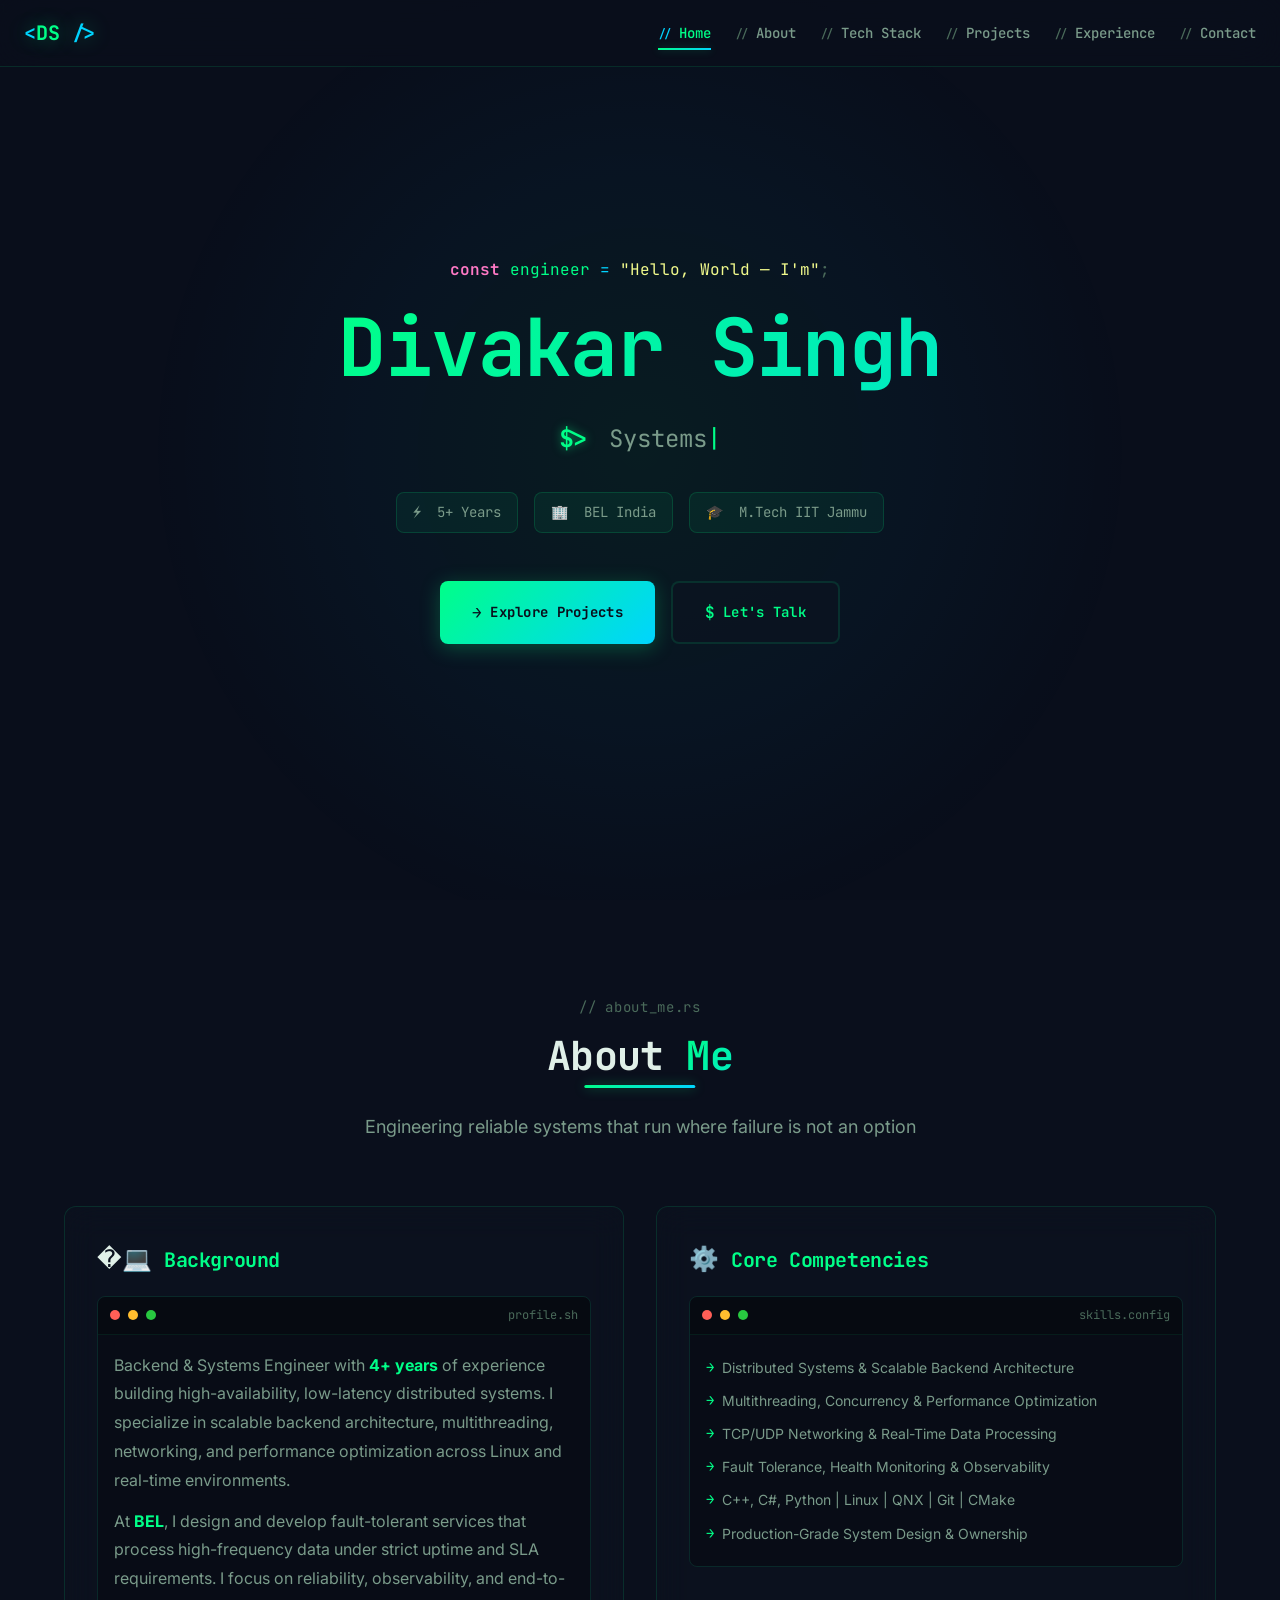
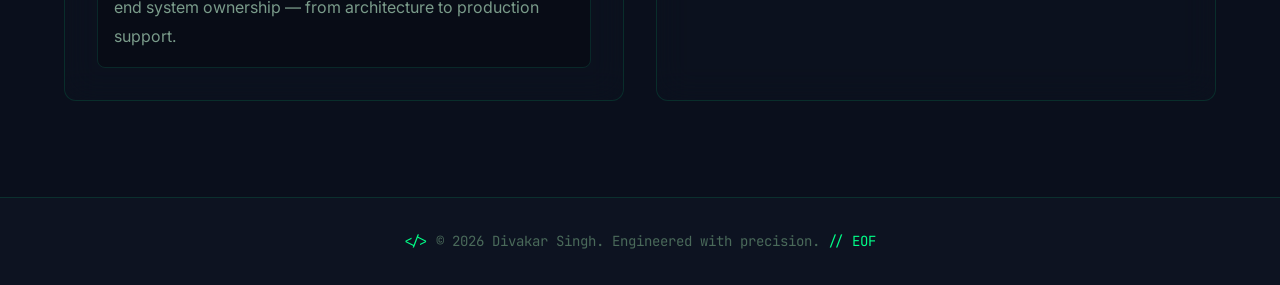
==== commit b9bf5b65: "docs: Update portfolio background description, competencies list, and card icon." ====
--- a/index.html
+++ b/index.html
@@ -99,7 +99,7 @@
             <div class="grid grid-2">
                 <div class="card glass-card slide-in-left">
                     <div class="card-header">
-                        <span class="card-icon">📂</span>
+                        <span class="card-icon">�‍💻</span>
                         <h3>Background</h3>
                     </div>
                     <div class="card-terminal">
@@ -111,16 +111,16 @@
                         </div>
                         <div class="terminal-body">
                             <p>
-                                Senior Software Engineer with <strong>4+ years</strong>
-                                shipping production-grade backend systems. Currently at
-                                <strong>Bharat Electronics Limited (BEL)</strong>,
-                                I architect and build fault-tolerant services in C++ and C# deployed on Linux, Windows,
-                                and QNX RTOS.
+                                Backend & Systems Engineer with <strong>4+ years</strong>
+                                of experience building high-availability, low-latency distributed systems.
+                                I specialize in scalable backend architecture, multithreading, networking,
+                                and performance optimization across Linux and real-time environments.
                             </p>
                             <p>
-                                <strong>M.Tech, Computer Science — IIT Jammu.</strong>
-                                Published researcher in multimedia forensics (Springer, 2022) and data systems (IEEE
-                                STPEC, 2025).
+                                At <strong>BEL</strong>, I design and develop fault-tolerant services that
+                                process high-frequency data under strict uptime and SLA requirements.
+                                I focus on reliability, observability, and end-to-end system ownership
+                                — from architecture to production support.
                             </p>
                         </div>
                     </div>
@@ -140,18 +140,16 @@
                         </div>
                         <div class="terminal-body">
                             <ul class="competency-list">
-                                <li><span class="list-arrow">→</span> Fault-tolerant backend services on Linux, Windows
-                                    & QNX</li>
-                                <li><span class="list-arrow">→</span> Low-latency optimization via multithreading &
-                                    profiling</li>
-                                <li><span class="list-arrow">→</span> Network layer design — TCP/IP, UDP, Serial, OPC
-                                    UA/DA</li>
-                                <li><span class="list-arrow">→</span> Distributed architectures with watchdogs & health
-                                    monitoring</li>
-                                <li><span class="list-arrow">→</span> Telemetry pipelines, logging, and production
-                                    observability</li>
-                                <li><span class="list-arrow">→</span> Full ownership — design, implementation, testing,
-                                    deployment</li>
+                                <li><span class="list-arrow">→</span> Distributed Systems & Scalable Backend
+                                    Architecture</li>
+                                <li><span class="list-arrow">→</span> Multithreading, Concurrency & Performance
+                                    Optimization</li>
+                                <li><span class="list-arrow">→</span> TCP/UDP Networking & Real-Time Data Processing
+                                </li>
+                                <li><span class="list-arrow">→</span> Fault Tolerance, Health Monitoring & Observability
+                                </li>
+                                <li><span class="list-arrow">→</span> C++, C#, Python | Linux | QNX | Git | CMake</li>
+                                <li><span class="list-arrow">→</span> Production-Grade System Design & Ownership</li>
                             </ul>
                         </div>
                     </div>
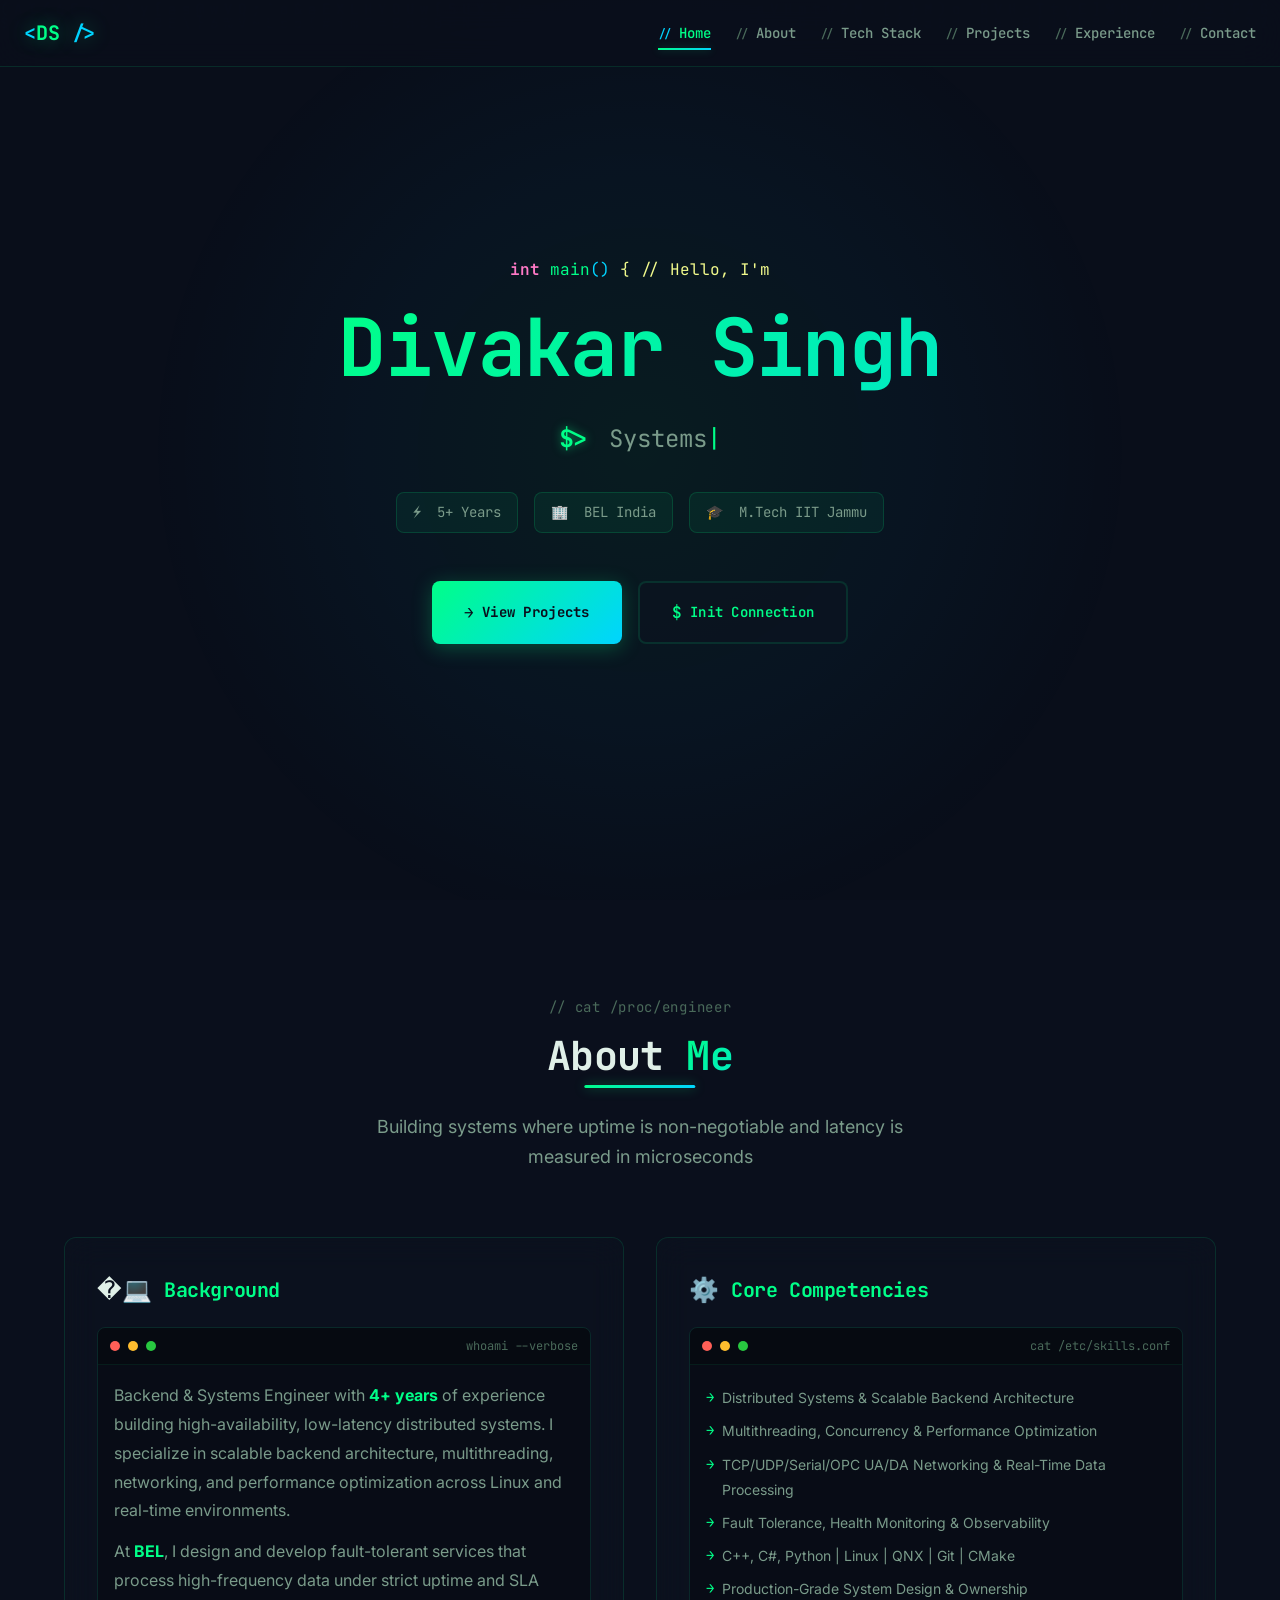
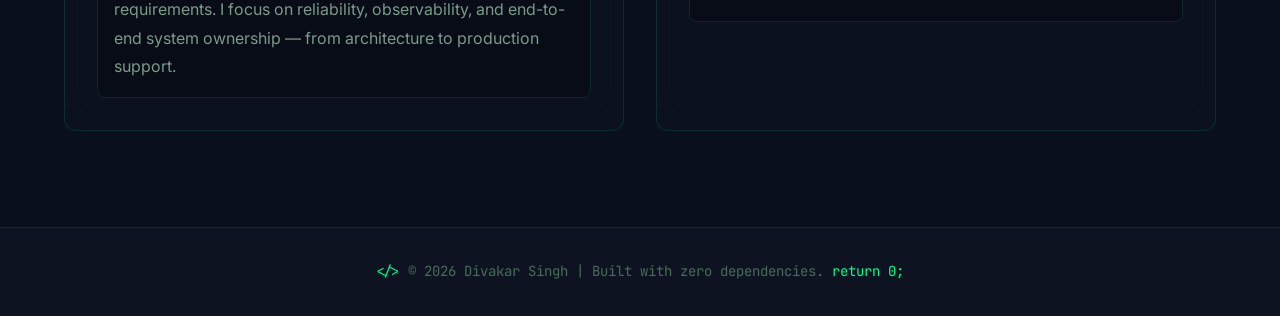
==== commit 080ca384: "docs: Expand networking protocols list to include Serial, OPC UA, and DA." ====
--- a/index.html
+++ b/index.html
@@ -5,8 +5,8 @@
     <meta charset="UTF-8">
     <meta name="viewport" content="width=device-width, initial-scale=1.0">
     <meta name="description"
-        content="Divakar Singh - Senior Software Engineer specializing in backend and systems development with 4+ years of experience in high-availability, low-latency distributed systems">
-    <title>Divakar Singh - Senior Software Engineer</title>
+        content="Divakar Singh — Backend & Systems Engineer | Building fault-tolerant, low-latency distributed systems in C++, C#, and Python on Linux & QNX">
+    <title>Divakar Singh — Backend & Systems Engineer</title>
 
     <!-- Google Fonts -->
     <link rel="preconnect" href="https://fonts.googleapis.com">
@@ -59,9 +59,9 @@
         <div class="container">
             <div class="hero-content">
                 <p class="hero-greeting">
-                    <span class="code-keyword">const</span> <span class="code-var">engineer</span> <span
-                        class="code-operator">=</span> <span class="code-string">"Hello, World — I'm"</span><span
-                        class="code-punctuation">;</span>
+                    <span class="code-keyword">int</span> <span class="code-var">main</span><span
+                        class="code-operator">()</span> <span class="code-string">{ // Hello, I'm</span><span
+                        class="code-punctuation"></span>
                 </p>
                 <h1 class="hero-title">
                     <span class="gradient-text">Divakar Singh</span>
@@ -77,10 +77,10 @@
                 </div>
                 <div class="hero-cta">
                     <a href="projects.html" class="btn btn-primary">
-                        <span class="btn-icon">→</span> Explore Projects
+                        <span class="btn-icon">→</span> View Projects
                     </a>
                     <a href="contact.html" class="btn btn-secondary">
-                        <span class="btn-icon">$</span> Let's Talk
+                        <span class="btn-icon">$</span> Init Connection
                     </a>
                 </div>
             </div>
@@ -91,9 +91,10 @@
     <section id="about" class="section">
         <div class="container">
             <div class="section-header">
-                <p class="section-comment">// about_me.rs</p>
+                <p class="section-comment">// cat /proc/engineer</p>
                 <h2 class="section-title">About <span class="gradient-text">Me</span></h2>
-                <p class="section-subtitle">Engineering reliable systems that run where failure is not an option</p>
+                <p class="section-subtitle">Building systems where uptime is non-negotiable and latency is measured in
+                    microseconds</p>
             </div>
 
             <div class="grid grid-2">
@@ -107,7 +108,7 @@
                             <span class="terminal-dot red"></span>
                             <span class="terminal-dot yellow"></span>
                             <span class="terminal-dot green"></span>
-                            <span class="terminal-title">profile.sh</span>
+                            <span class="terminal-title">whoami --verbose</span>
                         </div>
                         <div class="terminal-body">
                             <p>
@@ -136,7 +137,7 @@
                             <span class="terminal-dot red"></span>
                             <span class="terminal-dot yellow"></span>
                             <span class="terminal-dot green"></span>
-                            <span class="terminal-title">skills.config</span>
+                            <span class="terminal-title">cat /etc/skills.conf</span>
                         </div>
                         <div class="terminal-body">
                             <ul class="competency-list">
@@ -144,7 +145,8 @@
                                     Architecture</li>
                                 <li><span class="list-arrow">→</span> Multithreading, Concurrency & Performance
                                     Optimization</li>
-                                <li><span class="list-arrow">→</span> TCP/UDP Networking & Real-Time Data Processing
+                                <li><span class="list-arrow">→</span> TCP/UDP/Serial/OPC UA/DA Networking & Real-Time
+                                    Data Processing
                                 </li>
                                 <li><span class="list-arrow">→</span> Fault Tolerance, Health Monitoring & Observability
                                 </li>
@@ -162,8 +164,8 @@
     <footer class="footer">
         <div class="container">
             <p class="footer-text">
-                <span class="footer-code">&lt;/&gt;</span> © 2026 Divakar Singh. Engineered with precision.
-                <span class="footer-code">// EOF</span>
+                <span class="footer-code">&lt;/&gt;</span> © 2026 Divakar Singh | Built with zero dependencies.
+                <span class="footer-code">return 0;</span>
             </p>
         </div>
     </footer>
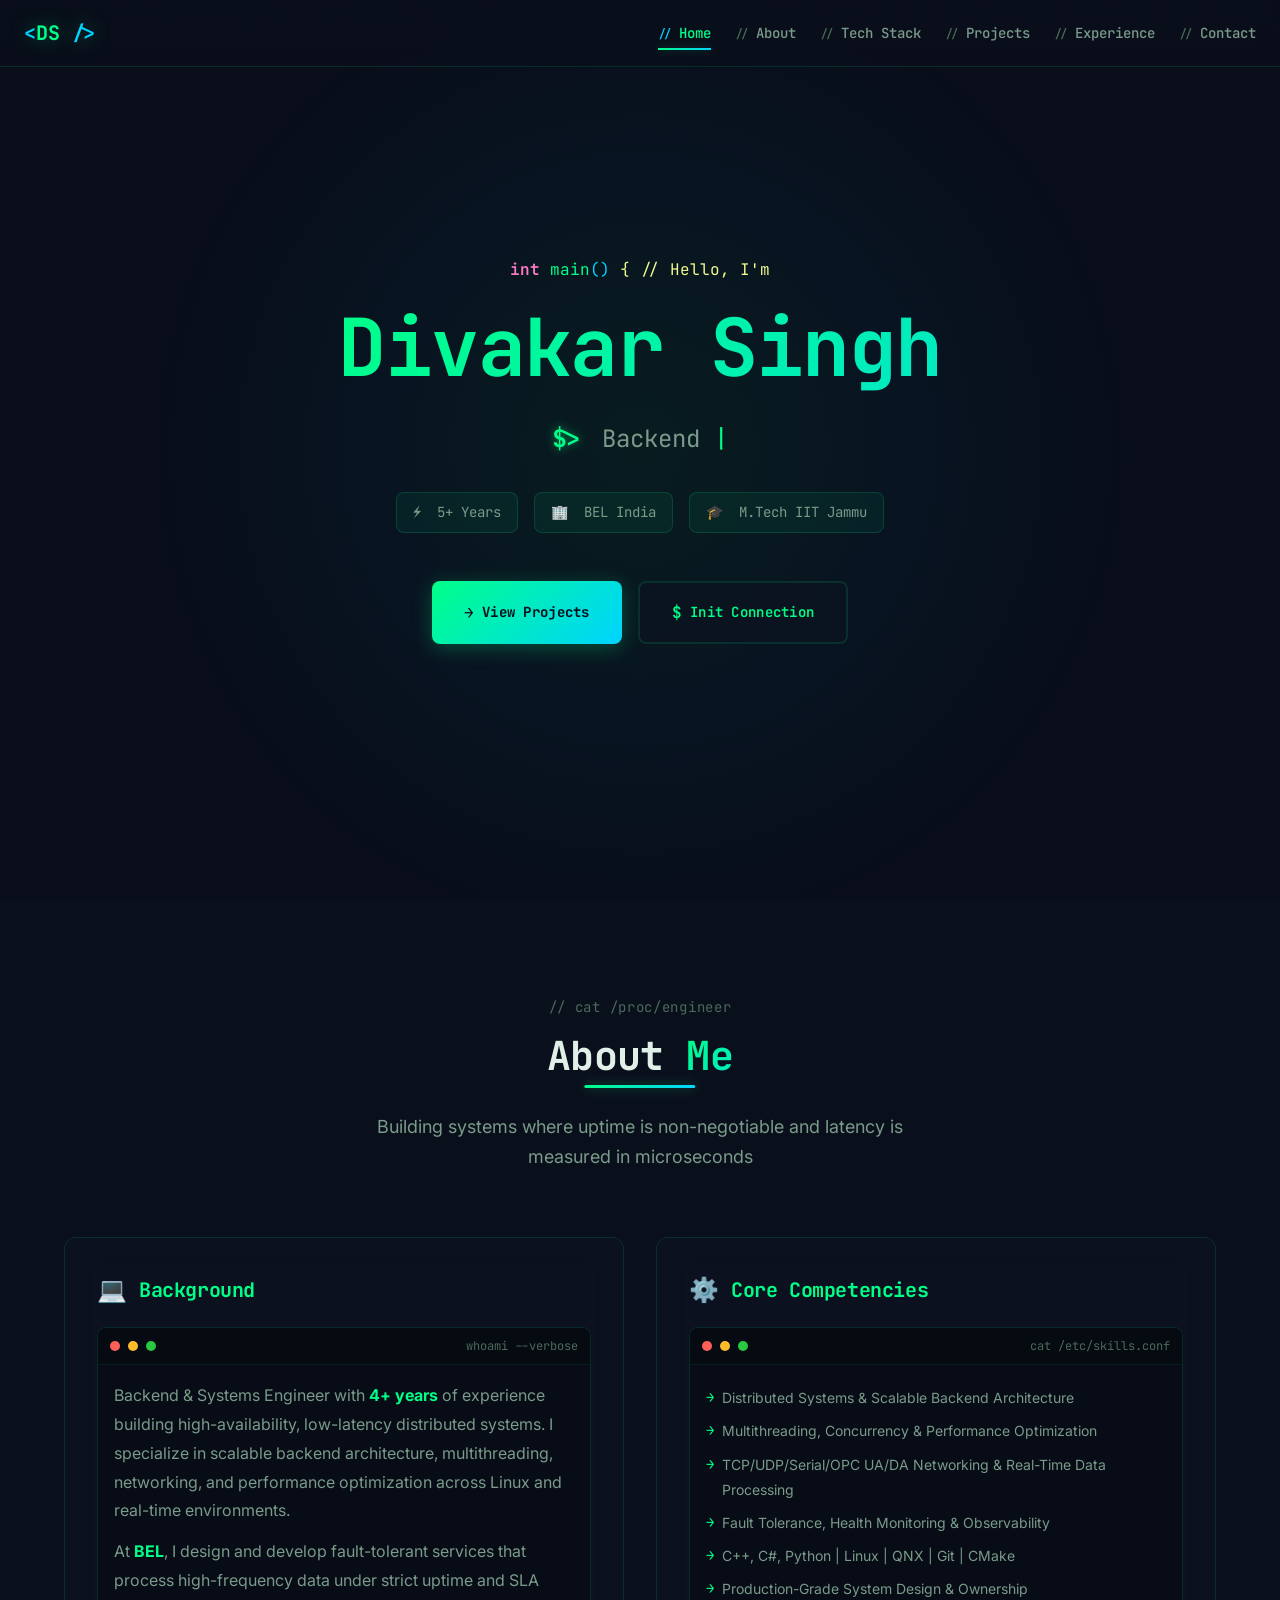
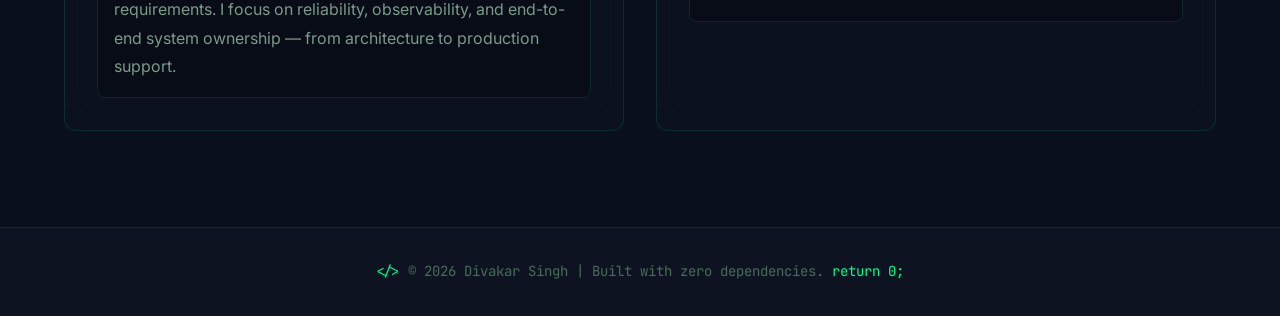
==== commit c6bb2ace: "Fix: Updated background card icon to display correctly as a laptop emoji." ====
--- a/index.html
+++ b/index.html
@@ -100,7 +100,7 @@
             <div class="grid grid-2">
                 <div class="card glass-card slide-in-left">
                     <div class="card-header">
-                        <span class="card-icon">�‍💻</span>
+                        <span class="card-icon">💻</span>
                         <h3>Background</h3>
                     </div>
                     <div class="card-terminal">
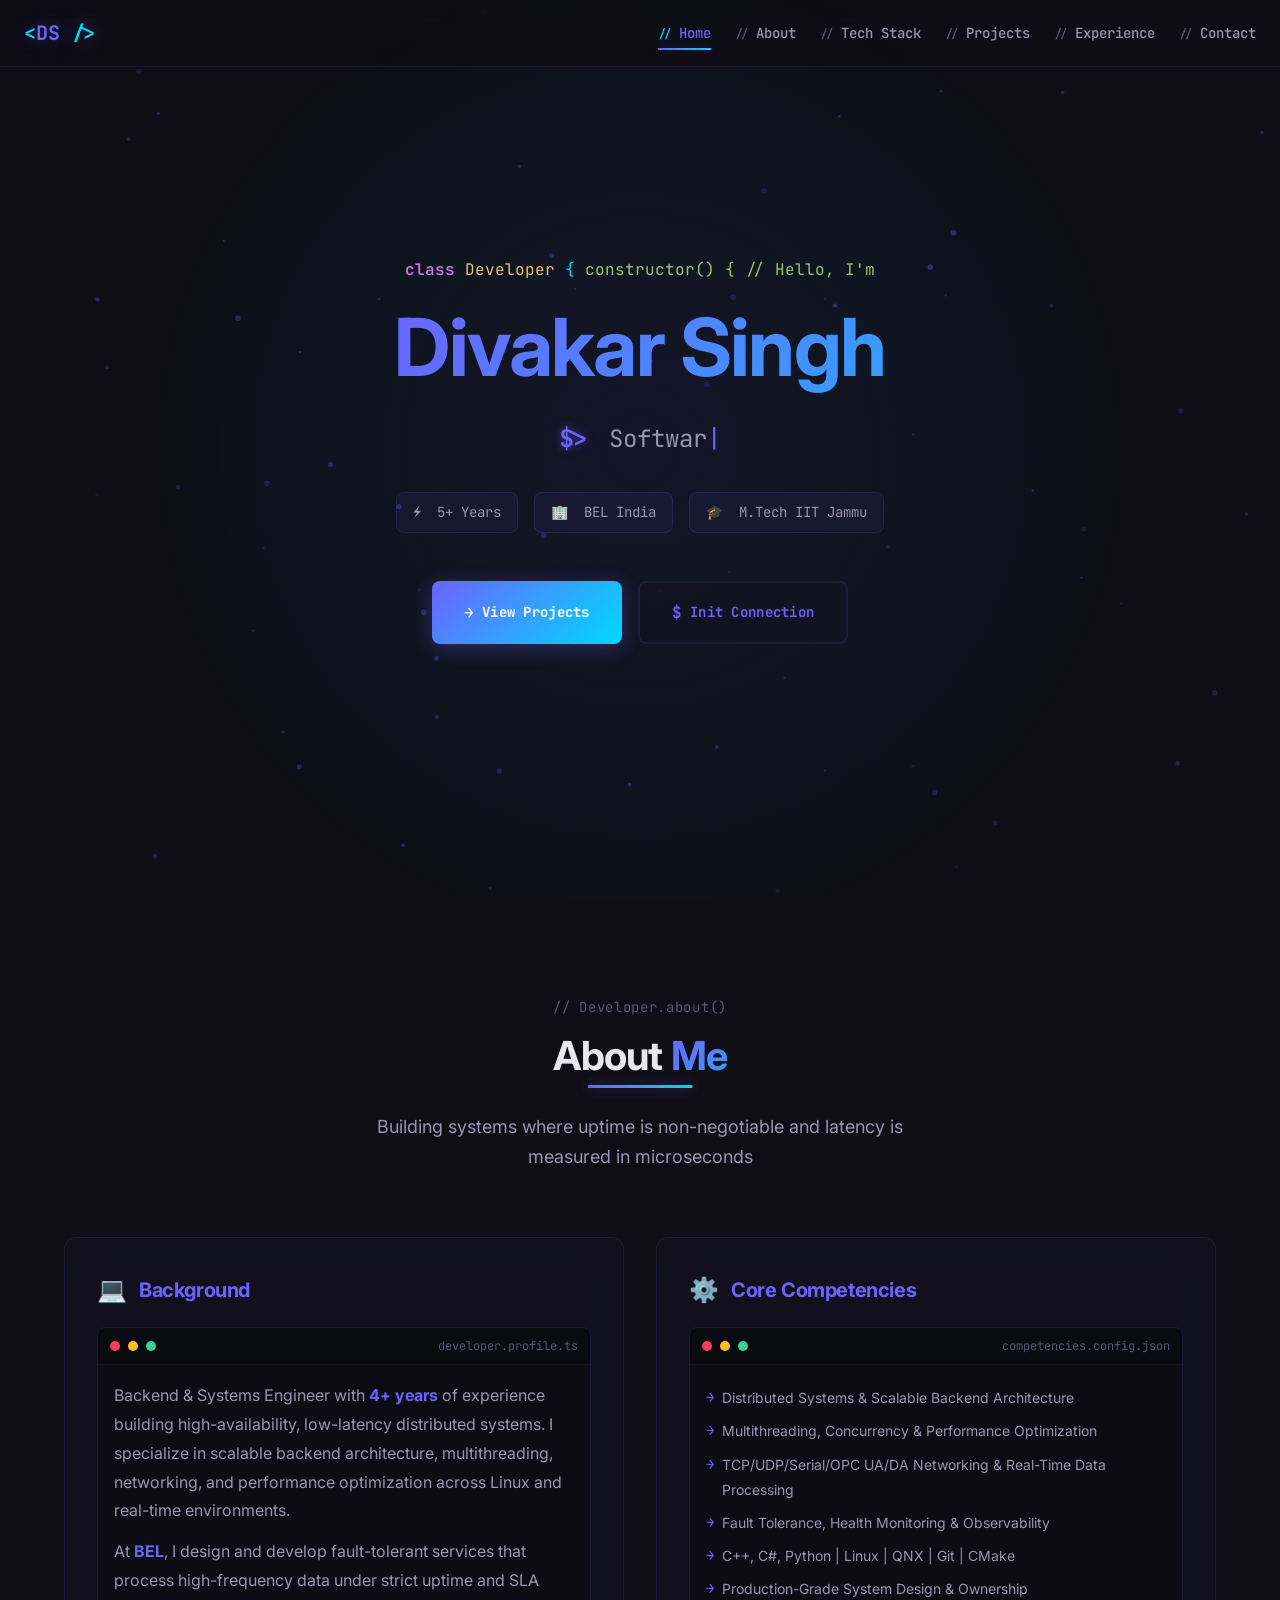
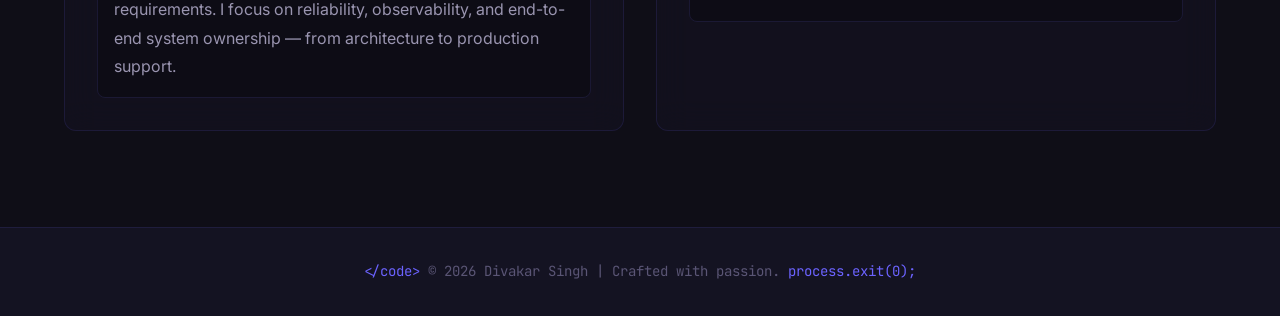
==== commit 0729dac9: "feat: Implement a new particle network background effect and update the portfolio's visual theme and" ====
--- a/index.html
+++ b/index.html
@@ -59,9 +59,9 @@
         <div class="container">
             <div class="hero-content">
                 <p class="hero-greeting">
-                    <span class="code-keyword">int</span> <span class="code-var">main</span><span
-                        class="code-operator">()</span> <span class="code-string">{ // Hello, I'm</span><span
-                        class="code-punctuation"></span>
+                    <span class="code-keyword">class</span> <span class="code-var">Developer</span> <span
+                        class="code-operator">{</span> <span class="code-string">constructor() { // Hello,
+                        I'm</span><span class="code-punctuation"></span>
                 </p>
                 <h1 class="hero-title">
                     <span class="gradient-text">Divakar Singh</span>
@@ -91,7 +91,7 @@
     <section id="about" class="section">
         <div class="container">
             <div class="section-header">
-                <p class="section-comment">// cat /proc/engineer</p>
+                <p class="section-comment">// Developer.about()</p>
                 <h2 class="section-title">About <span class="gradient-text">Me</span></h2>
                 <p class="section-subtitle">Building systems where uptime is non-negotiable and latency is measured in
                     microseconds</p>
@@ -108,7 +108,7 @@
                             <span class="terminal-dot red"></span>
                             <span class="terminal-dot yellow"></span>
                             <span class="terminal-dot green"></span>
-                            <span class="terminal-title">whoami --verbose</span>
+                            <span class="terminal-title">developer.profile.ts</span>
                         </div>
                         <div class="terminal-body">
                             <p>
@@ -137,7 +137,7 @@
                             <span class="terminal-dot red"></span>
                             <span class="terminal-dot yellow"></span>
                             <span class="terminal-dot green"></span>
-                            <span class="terminal-title">cat /etc/skills.conf</span>
+                            <span class="terminal-title">competencies.config.json</span>
                         </div>
                         <div class="terminal-body">
                             <ul class="competency-list">
@@ -164,8 +164,8 @@
     <footer class="footer">
         <div class="container">
             <p class="footer-text">
-                <span class="footer-code">&lt;/&gt;</span> © 2026 Divakar Singh | Built with zero dependencies.
-                <span class="footer-code">return 0;</span>
+                <span class="footer-code">&lt;/code&gt;</span> © 2026 Divakar Singh | Crafted with passion.
+                <span class="footer-code">process.exit(0);</span>
             </p>
         </div>
     </footer>
--- a/styles.css
+++ b/styles.css
@@ -1,32 +1,32 @@
 /* ===========================
-   CS Technical Theme — Design System
+   Software Developer Theme — Design System
    =========================== */
 :root {
-  /* Color Palette — Matrix / Terminal Inspired */
-  --color-bg-primary: #0a0f1c;
-  --color-bg-secondary: #0d1321;
-  --color-bg-elevated: #131a2b;
-  --color-bg-card: rgba(13, 19, 33, 0.7);
-
-  --color-accent-primary: #00ff88;
-  --color-accent-secondary: #00d4ff;
-  --color-accent-tertiary: #00ffcc;
-  --color-accent-warning: #ffaa00;
-  --color-accent-error: #ff4444;
-
-  --color-text-primary: #e0f0e8;
-  --color-text-secondary: #7a9b8a;
-  --color-text-muted: #4a6a5a;
-
-  --gradient-primary: linear-gradient(135deg, #00ff88 0%, #00d4ff 100%);
-  --gradient-accent: linear-gradient(135deg, #00ffcc 0%, #00ff88 100%);
-  --gradient-subtle: linear-gradient(135deg, #131a2b, #0d1321);
-  --gradient-hero: linear-gradient(135deg, rgba(0, 255, 136, 0.05) 0%, rgba(0, 212, 255, 0.05) 100%);
+  /* Color Palette — Modern Developer / IDE Inspired */
+  --color-bg-primary: #0f0e17;
+  --color-bg-secondary: #141322;
+  --color-bg-elevated: #1a1830;
+  --color-bg-card: rgba(20, 19, 34, 0.7);
+
+  --color-accent-primary: #6C63FF;
+  --color-accent-secondary: #00D9FF;
+  --color-accent-tertiary: #a78bfa;
+  --color-accent-warning: #fbbf24;
+  --color-accent-error: #f43f5e;
+
+  --color-text-primary: #e8e6f0;
+  --color-text-secondary: #9a95b0;
+  --color-text-muted: #5a5575;
+
+  --gradient-primary: linear-gradient(135deg, #6C63FF 0%, #00D9FF 100%);
+  --gradient-accent: linear-gradient(135deg, #a78bfa 0%, #6C63FF 100%);
+  --gradient-subtle: linear-gradient(135deg, #1a1830, #141322);
+  --gradient-hero: linear-gradient(135deg, rgba(108, 99, 255, 0.06) 0%, rgba(0, 217, 255, 0.04) 100%);
   --gradient-scanline: repeating-linear-gradient(0deg,
       transparent,
       transparent 2px,
-      rgba(0, 255, 136, 0.015) 2px,
-      rgba(0, 255, 136, 0.015) 4px);
+      rgba(108, 99, 255, 0.012) 2px,
+      rgba(108, 99, 255, 0.012) 4px);
 
   /* Typography */
   --font-primary: 'Inter', -apple-system, BlinkMacSystemFont, 'Segoe UI', sans-serif;
@@ -64,12 +64,12 @@
   --shadow-sm: 0 2px 8px rgba(0, 0, 0, 0.4);
   --shadow-md: 0 4px 16px rgba(0, 0, 0, 0.5);
   --shadow-lg: 0 8px 32px rgba(0, 0, 0, 0.6);
-  --shadow-glow: 0 0 30px rgba(0, 255, 136, 0.15);
-  --shadow-glow-strong: 0 0 50px rgba(0, 255, 136, 0.3);
-  --shadow-glow-cyan: 0 0 30px rgba(0, 212, 255, 0.15);
-
-  --glass-bg: rgba(13, 19, 33, 0.6);
-  --glass-border: rgba(0, 255, 136, 0.12);
+  --shadow-glow: 0 0 30px rgba(108, 99, 255, 0.15);
+  --shadow-glow-strong: 0 0 50px rgba(108, 99, 255, 0.3);
+  --shadow-glow-cyan: 0 0 30px rgba(0, 217, 255, 0.15);
+
+  --glass-bg: rgba(20, 19, 34, 0.6);
+  --glass-border: rgba(108, 99, 255, 0.12);
 
   /* Transitions */
   --transition-fast: 150ms cubic-bezier(0.4, 0, 0.2, 1);
@@ -103,11 +103,11 @@
 
 ::selection {
   background: var(--color-accent-primary);
-  color: var(--color-bg-primary);
-}
-
-/* ===========================
-   Matrix Canvas Background
+  color: #fff;
+}
+
+/* ===========================
+   Particle / Node Canvas Background
    =========================== */
 #matrix-bg {
   position: fixed;
@@ -117,7 +117,7 @@
   height: 100%;
   z-index: 0;
   pointer-events: none;
-  opacity: 0.4;
+  opacity: 0.5;
 }
 
 /* ===========================
@@ -129,7 +129,7 @@
 h4,
 h5,
 h6 {
-  font-family: var(--font-mono);
+  font-family: var(--font-primary);
   font-weight: 700;
   line-height: 1.2;
   letter-spacing: -0.02em;
@@ -213,7 +213,7 @@
   height: 3px;
   background: var(--gradient-primary);
   border-radius: var(--radius-full);
-  box-shadow: 0 0 12px rgba(0, 255, 136, 0.4);
+  box-shadow: 0 0 12px rgba(108, 99, 255, 0.4);
 }
 
 .section-subtitle {
@@ -232,7 +232,7 @@
   left: 0;
   right: 0;
   z-index: 1000;
-  background: rgba(10, 15, 28, 0.85);
+  background: rgba(15, 14, 23, 0.85);
   backdrop-filter: blur(20px);
   -webkit-backdrop-filter: blur(20px);
   border-bottom: 1px solid var(--glass-border);
@@ -254,12 +254,12 @@
   font-weight: 700;
   color: var(--color-accent-primary);
   text-decoration: none;
-  text-shadow: 0 0 20px rgba(0, 255, 136, 0.4);
+  text-shadow: 0 0 20px rgba(108, 99, 255, 0.4);
   transition: all var(--transition-base);
 }
 
 .nav-logo:hover {
-  text-shadow: 0 0 30px rgba(0, 255, 136, 0.7);
+  text-shadow: 0 0 30px rgba(108, 99, 255, 0.7);
 }
 
 .logo-bracket {
@@ -298,7 +298,7 @@
   height: 2px;
   background: var(--gradient-primary);
   transition: width var(--transition-base);
-  box-shadow: 0 0 8px rgba(0, 255, 136, 0.3);
+  box-shadow: 0 0 8px rgba(108, 99, 255, 0.3);
 }
 
 .nav-link:hover,
@@ -336,7 +336,7 @@
 
 .nav-toggle:hover {
   border-color: var(--color-accent-primary);
-  box-shadow: 0 0 15px rgba(0, 255, 136, 0.2);
+  box-shadow: 0 0 15px rgba(108, 99, 255, 0.2);
 }
 
 .hamburger-line {
@@ -381,7 +381,7 @@
   transform: translate(-50%, -50%);
   width: 1000px;
   height: 1000px;
-  background: radial-gradient(circle, rgba(0, 255, 136, 0.06) 0%, rgba(0, 212, 255, 0.03) 40%, transparent 70%);
+  background: radial-gradient(circle, rgba(108, 99, 255, 0.08) 0%, rgba(0, 217, 255, 0.04) 40%, transparent 70%);
   animation: pulse 8s ease-in-out infinite;
 }
 
@@ -426,12 +426,12 @@
 }
 
 .code-keyword {
-  color: #ff79c6;
+  color: #c678dd;
   font-weight: 600;
 }
 
 .code-var {
-  color: var(--color-accent-primary);
+  color: #e5c07b;
 }
 
 .code-operator {
@@ -439,7 +439,7 @@
 }
 
 .code-string {
-  color: #f1fa8c;
+  color: #98c379;
 }
 
 .code-punctuation {
@@ -465,7 +465,7 @@
   color: var(--color-accent-primary);
   font-weight: 700;
   margin-right: var(--space-2);
-  text-shadow: 0 0 10px rgba(0, 255, 136, 0.5);
+  text-shadow: 0 0 10px rgba(108, 99, 255, 0.5);
 }
 
 .typing-cursor {
@@ -499,8 +499,8 @@
   font-family: var(--font-mono);
   font-size: var(--font-size-sm);
   padding: var(--space-2) var(--space-4);
-  background: rgba(0, 255, 136, 0.06);
-  border: 1px solid rgba(0, 255, 136, 0.15);
+  background: rgba(108, 99, 255, 0.06);
+  border: 1px solid rgba(108, 99, 255, 0.15);
   border-radius: var(--radius-md);
   color: var(--color-text-secondary);
   transition: all var(--transition-base);
@@ -508,7 +508,7 @@
 
 .meta-tag:hover {
   border-color: var(--color-accent-primary);
-  box-shadow: 0 0 15px rgba(0, 255, 136, 0.15);
+  box-shadow: 0 0 15px rgba(108, 99, 255, 0.15);
   color: var(--color-accent-primary);
 }
 
@@ -574,13 +574,13 @@
 
 .btn-primary {
   background: var(--gradient-primary);
-  color: var(--color-bg-primary);
+  color: #fff;
   font-weight: 700;
-  box-shadow: 0 4px 20px rgba(0, 255, 136, 0.25);
+  box-shadow: 0 4px 20px rgba(108, 99, 255, 0.3);
 }
 
 .btn-primary:hover {
-  box-shadow: 0 6px 30px rgba(0, 255, 136, 0.45);
+  box-shadow: 0 6px 30px rgba(108, 99, 255, 0.5);
   transform: translateY(-2px);
 }
 
@@ -593,8 +593,8 @@
 
 .btn-secondary:hover {
   border-color: var(--color-accent-primary);
-  background: rgba(0, 255, 136, 0.08);
-  box-shadow: 0 0 25px rgba(0, 255, 136, 0.15);
+  background: rgba(108, 99, 255, 0.08);
+  box-shadow: 0 0 25px rgba(108, 99, 255, 0.15);
 }
 
 /* ===========================
@@ -639,13 +639,13 @@
   background: var(--gradient-primary);
   opacity: 0;
   transition: opacity var(--transition-base);
-  box-shadow: 0 0 15px rgba(0, 255, 136, 0.4);
+  box-shadow: 0 0 15px rgba(108, 99, 255, 0.4);
 }
 
 .card:hover {
   transform: translateY(-6px);
   box-shadow: var(--shadow-glow);
-  border-color: rgba(0, 255, 136, 0.3);
+  border-color: rgba(108, 99, 255, 0.3);
 }
 
 .card:hover::before {
@@ -669,11 +669,11 @@
   font-size: 1.5rem;
 }
 
-/* Terminal Window Styling */
+/* IDE Panel Styling (replaces Terminal Window) */
 .card-terminal {
   border-radius: var(--radius-md);
   overflow: hidden;
-  border: 1px solid rgba(0, 255, 136, 0.1);
+  border: 1px solid rgba(108, 99, 255, 0.1);
 }
 
 .terminal-bar {
@@ -682,7 +682,7 @@
   gap: var(--space-2);
   padding: var(--space-2) var(--space-3);
   background: rgba(0, 0, 0, 0.4);
-  border-bottom: 1px solid rgba(0, 255, 136, 0.08);
+  border-bottom: 1px solid rgba(108, 99, 255, 0.08);
 }
 
 .terminal-dot {
@@ -692,15 +692,15 @@
 }
 
 .terminal-dot.red {
-  background: #ff5f57;
+  background: #f43f5e;
 }
 
 .terminal-dot.yellow {
-  background: #ffbd2e;
+  background: #fbbf24;
 }
 
 .terminal-dot.green {
-  background: #28c840;
+  background: #34d399;
 }
 
 .terminal-title {
@@ -786,7 +786,7 @@
 }
 
 .skill-category:hover {
-  border-color: rgba(0, 255, 136, 0.25);
+  border-color: rgba(108, 99, 255, 0.25);
   box-shadow: var(--shadow-glow);
 }
 
@@ -811,8 +811,8 @@
 
 .skill-tag {
   padding: var(--space-2) var(--space-3);
-  background: rgba(0, 255, 136, 0.05);
-  border: 1px solid rgba(0, 255, 136, 0.15);
+  background: rgba(108, 99, 255, 0.06);
+  border: 1px solid rgba(108, 99, 255, 0.15);
   border-radius: var(--radius-sm);
   font-family: var(--font-mono);
   font-size: var(--font-size-xs);
@@ -824,12 +824,12 @@
 }
 
 .skill-tag:hover {
-  background: rgba(0, 255, 136, 0.15);
+  background: rgba(108, 99, 255, 0.18);
   border-color: var(--color-accent-primary);
   transform: translateY(-2px);
-  box-shadow: 0 4px 12px rgba(0, 255, 136, 0.2);
+  box-shadow: 0 4px 12px rgba(108, 99, 255, 0.25);
   color: #fff;
-  text-shadow: 0 0 10px rgba(0, 255, 136, 0.5);
+  text-shadow: 0 0 10px rgba(108, 99, 255, 0.5);
 }
 
 /* ===========================
@@ -843,7 +843,7 @@
 .project-card:hover {
   transform: translateY(-8px);
   box-shadow: var(--shadow-glow);
-  border-color: rgba(0, 255, 136, 0.4);
+  border-color: rgba(108, 99, 255, 0.4);
 }
 
 .project-image {
@@ -860,7 +860,7 @@
   font-size: 4rem;
   position: relative;
   z-index: 1;
-  filter: drop-shadow(0 0 20px rgba(0, 255, 136, 0.3));
+  filter: drop-shadow(0 0 20px rgba(108, 99, 255, 0.3));
 }
 
 .project-number {
@@ -869,25 +869,33 @@
   right: var(--space-4);
   font-family: var(--font-mono);
   font-size: var(--font-size-xs);
-  color: rgba(0, 255, 136, 0.4);
+  color: rgba(108, 99, 255, 0.5);
   font-weight: 700;
   letter-spacing: 0.1em;
 }
 
 .project-card:nth-child(1) .project-image {
-  background: linear-gradient(135deg, #001a2e, #003d5c);
+  background: linear-gradient(135deg, #1a1040, #2d1b69);
 }
 
 .project-card:nth-child(2) .project-image {
-  background: linear-gradient(135deg, #002b1a, #00664d);
+  background: linear-gradient(135deg, #0d1f33, #153a5c);
 }
 
 .project-card:nth-child(3) .project-image {
-  background: linear-gradient(135deg, #1a0033, #33006b);
+  background: linear-gradient(135deg, #1a0a33, #33107a);
 }
 
 .project-card:nth-child(4) .project-image {
-  background: linear-gradient(135deg, #001f33, #004466);
+  background: linear-gradient(135deg, #0a1a2e, #1a3050);
+}
+
+.project-card:nth-child(5) .project-image {
+  background: linear-gradient(135deg, #1a1530, #2a204d);
+}
+
+.project-card:nth-child(6) .project-image {
+  background: linear-gradient(135deg, #101a30, #1d305a);
 }
 
 .project-image::before {
@@ -937,8 +945,8 @@
 
 .tech-tag {
   padding: var(--space-1) var(--space-3);
-  background: rgba(0, 212, 255, 0.06);
-  border: 1px solid rgba(0, 212, 255, 0.2);
+  background: rgba(0, 217, 255, 0.06);
+  border: 1px solid rgba(0, 217, 255, 0.2);
   border-radius: var(--radius-sm);
   font-family: var(--font-mono);
   font-size: var(--font-size-xs);
@@ -961,7 +969,7 @@
 
 .project-link:hover {
   color: var(--color-accent-secondary);
-  text-shadow: 0 0 10px rgba(0, 212, 255, 0.4);
+  text-shadow: 0 0 10px rgba(0, 217, 255, 0.4);
 }
 
 /* ===========================
@@ -981,7 +989,7 @@
   bottom: 0;
   width: 2px;
   background: var(--gradient-primary);
-  box-shadow: 0 0 10px rgba(0, 255, 136, 0.2);
+  box-shadow: 0 0 10px rgba(108, 99, 255, 0.2);
 }
 
 .timeline-item {
@@ -1001,7 +1009,7 @@
   box-shadow:
     0 0 0 4px var(--color-bg-primary),
     0 0 0 6px var(--color-accent-primary),
-    0 0 20px rgba(0, 255, 136, 0.4);
+    0 0 20px rgba(108, 99, 255, 0.4);
   z-index: 1;
 }
 
@@ -1010,7 +1018,7 @@
 }
 
 .timeline-content:hover {
-  border-color: rgba(0, 255, 136, 0.3);
+  border-color: rgba(108, 99, 255, 0.3);
   box-shadow: var(--shadow-glow);
 }
 
@@ -1020,7 +1028,7 @@
   font-weight: 600;
   margin-bottom: var(--space-2);
   font-size: var(--font-size-sm);
-  text-shadow: 0 0 10px rgba(0, 255, 136, 0.3);
+  text-shadow: 0 0 10px rgba(108, 99, 255, 0.3);
 }
 
 .timeline-title {
@@ -1117,10 +1125,10 @@
 }
 
 .social-link:hover {
-  background: rgba(0, 255, 136, 0.1);
+  background: rgba(108, 99, 255, 0.1);
   border-color: var(--color-accent-primary);
   transform: translateY(-6px);
-  box-shadow: 0 8px 24px rgba(0, 255, 136, 0.3);
+  box-shadow: 0 8px 24px rgba(108, 99, 255, 0.3);
   color: var(--color-accent-primary);
 }
 
@@ -1206,7 +1214,7 @@
     right: -100%;
     width: 300px;
     height: 100vh;
-    background: rgba(10, 15, 28, 0.98);
+    background: rgba(15, 14, 23, 0.98);
     backdrop-filter: blur(20px);
     -webkit-backdrop-filter: blur(20px);
     flex-direction: column;
